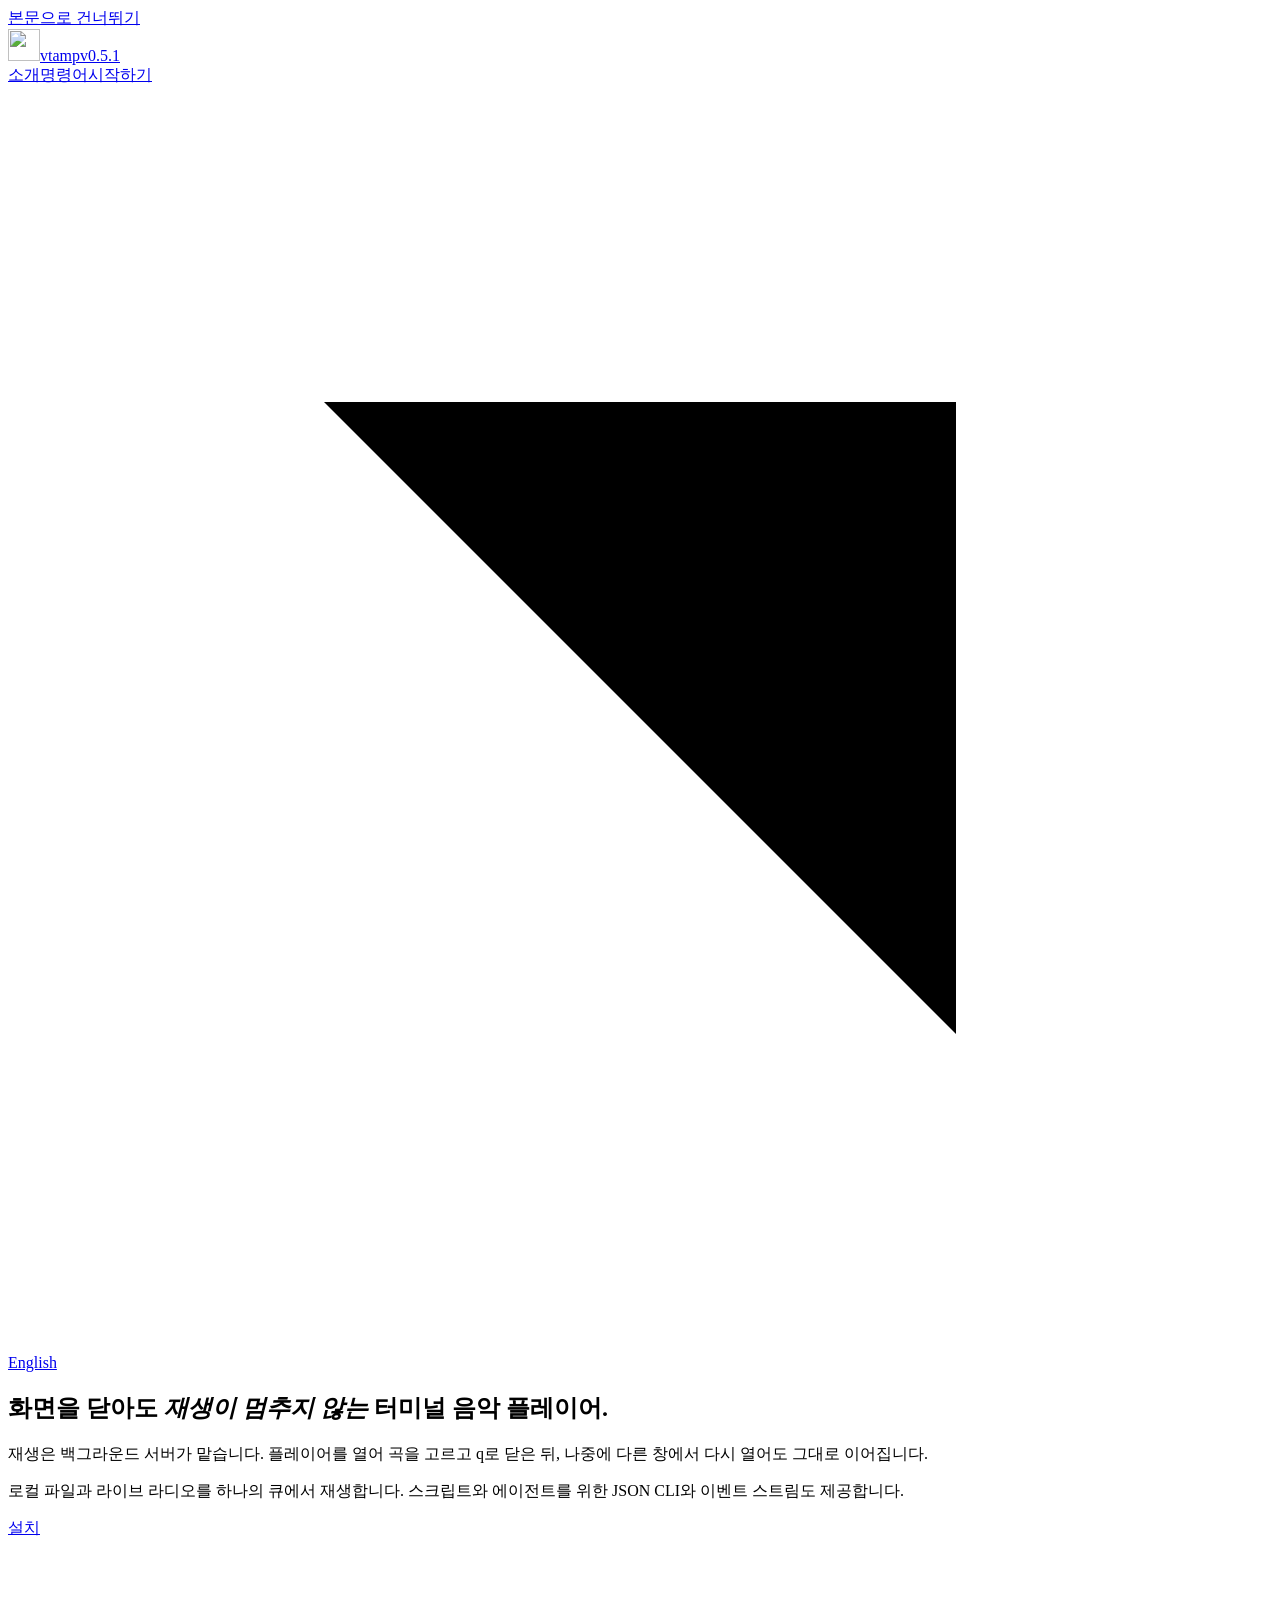
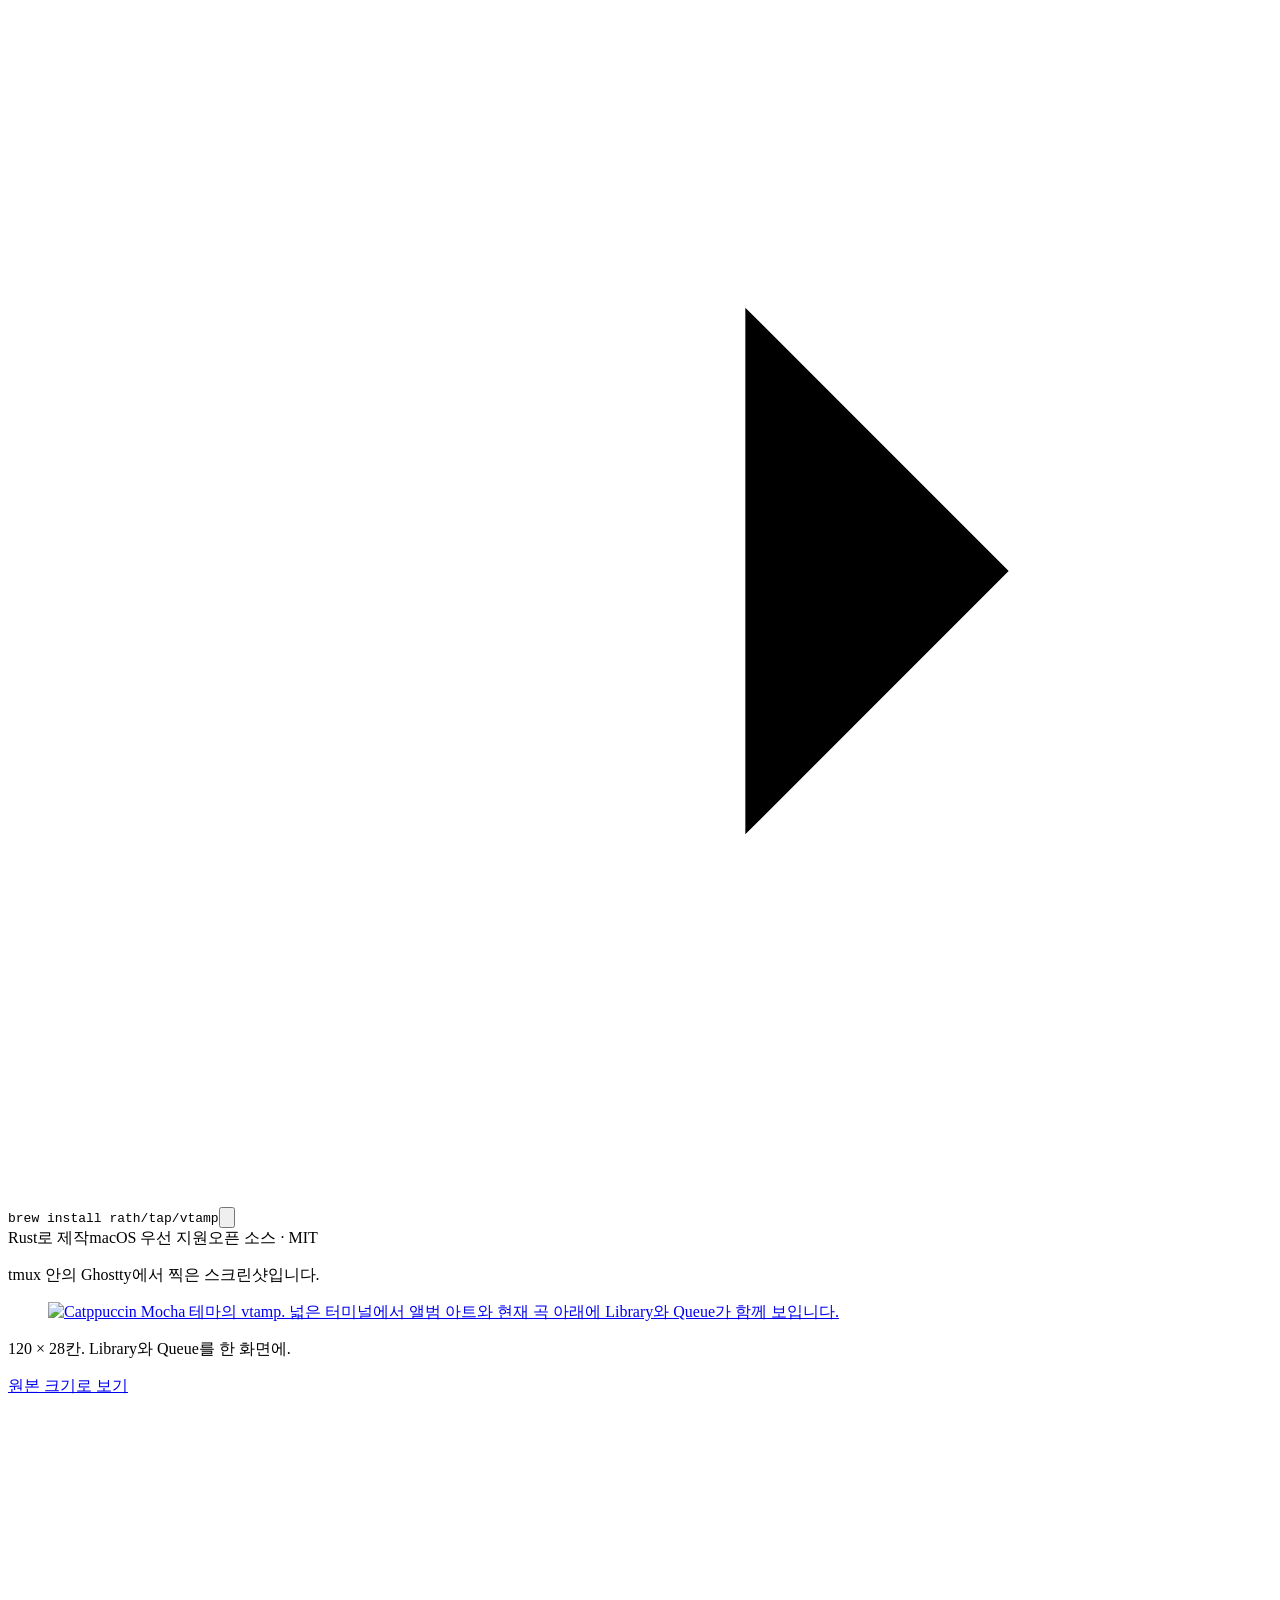
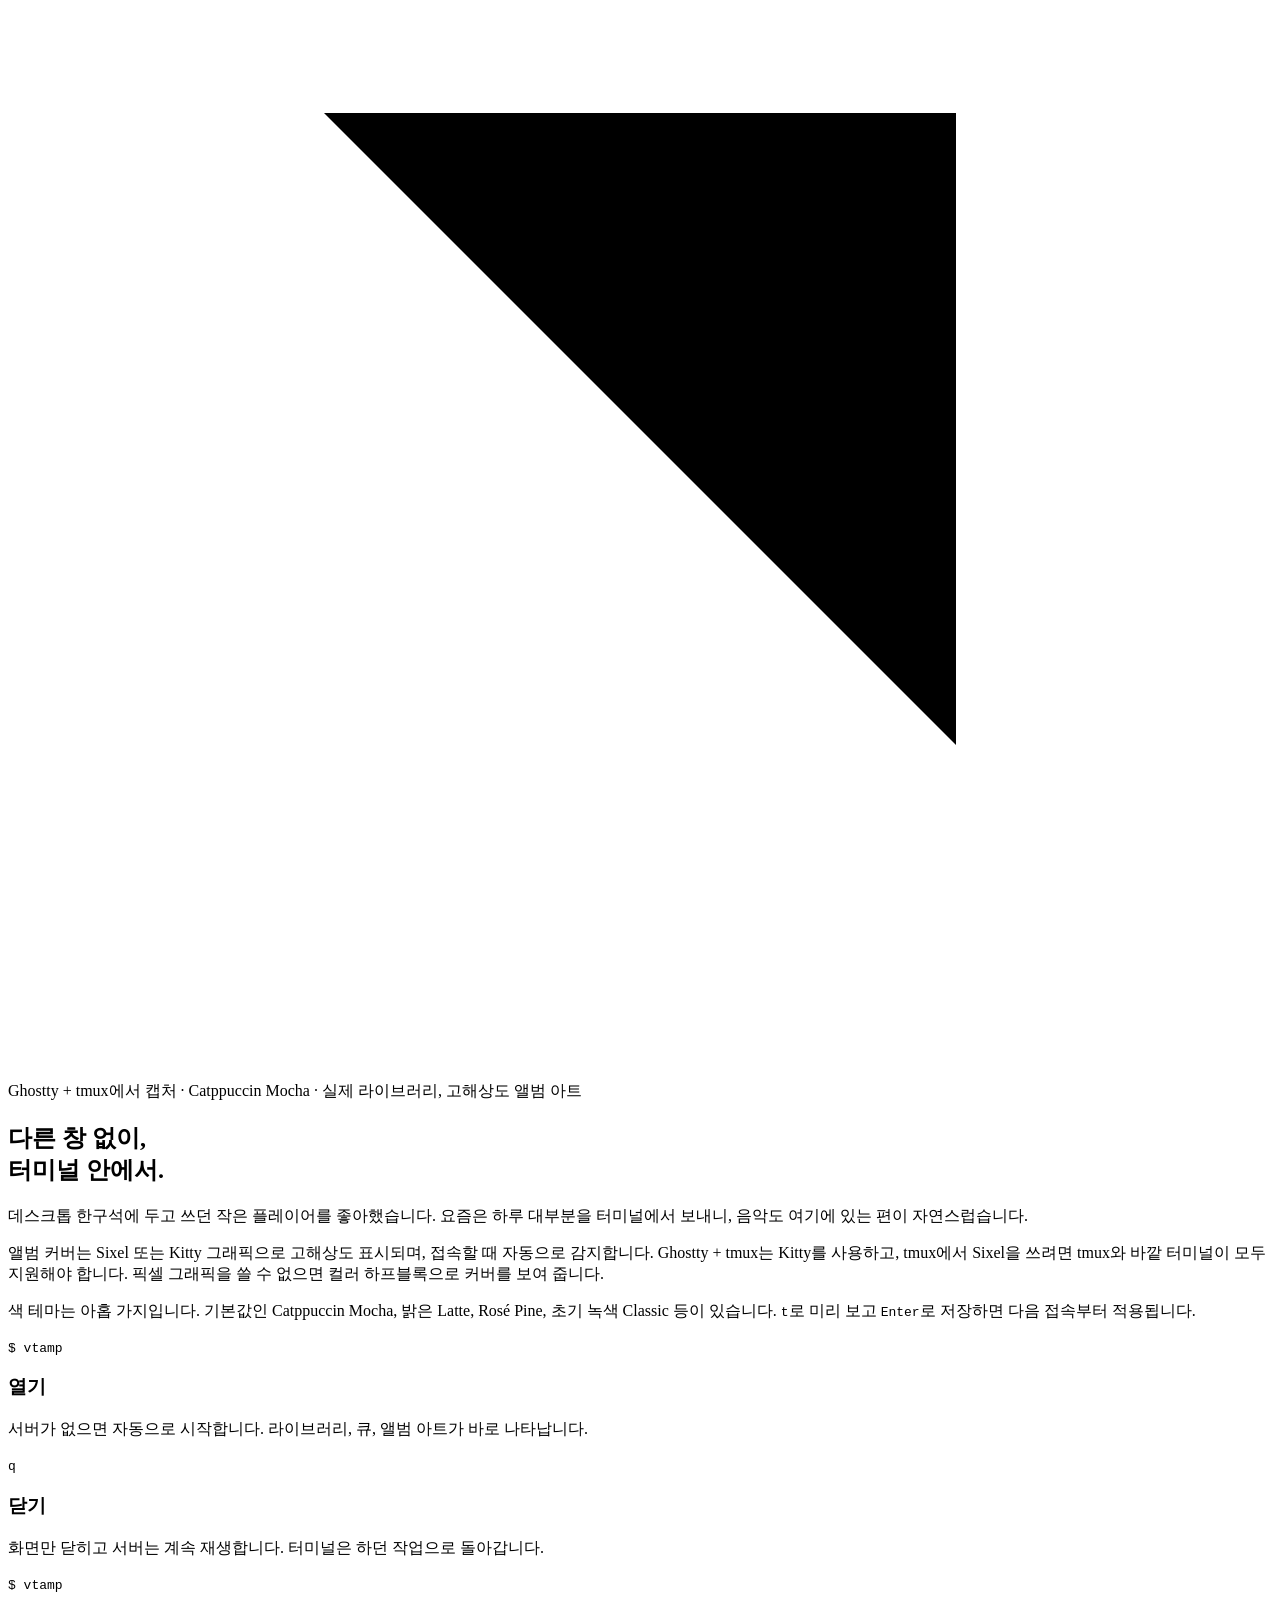
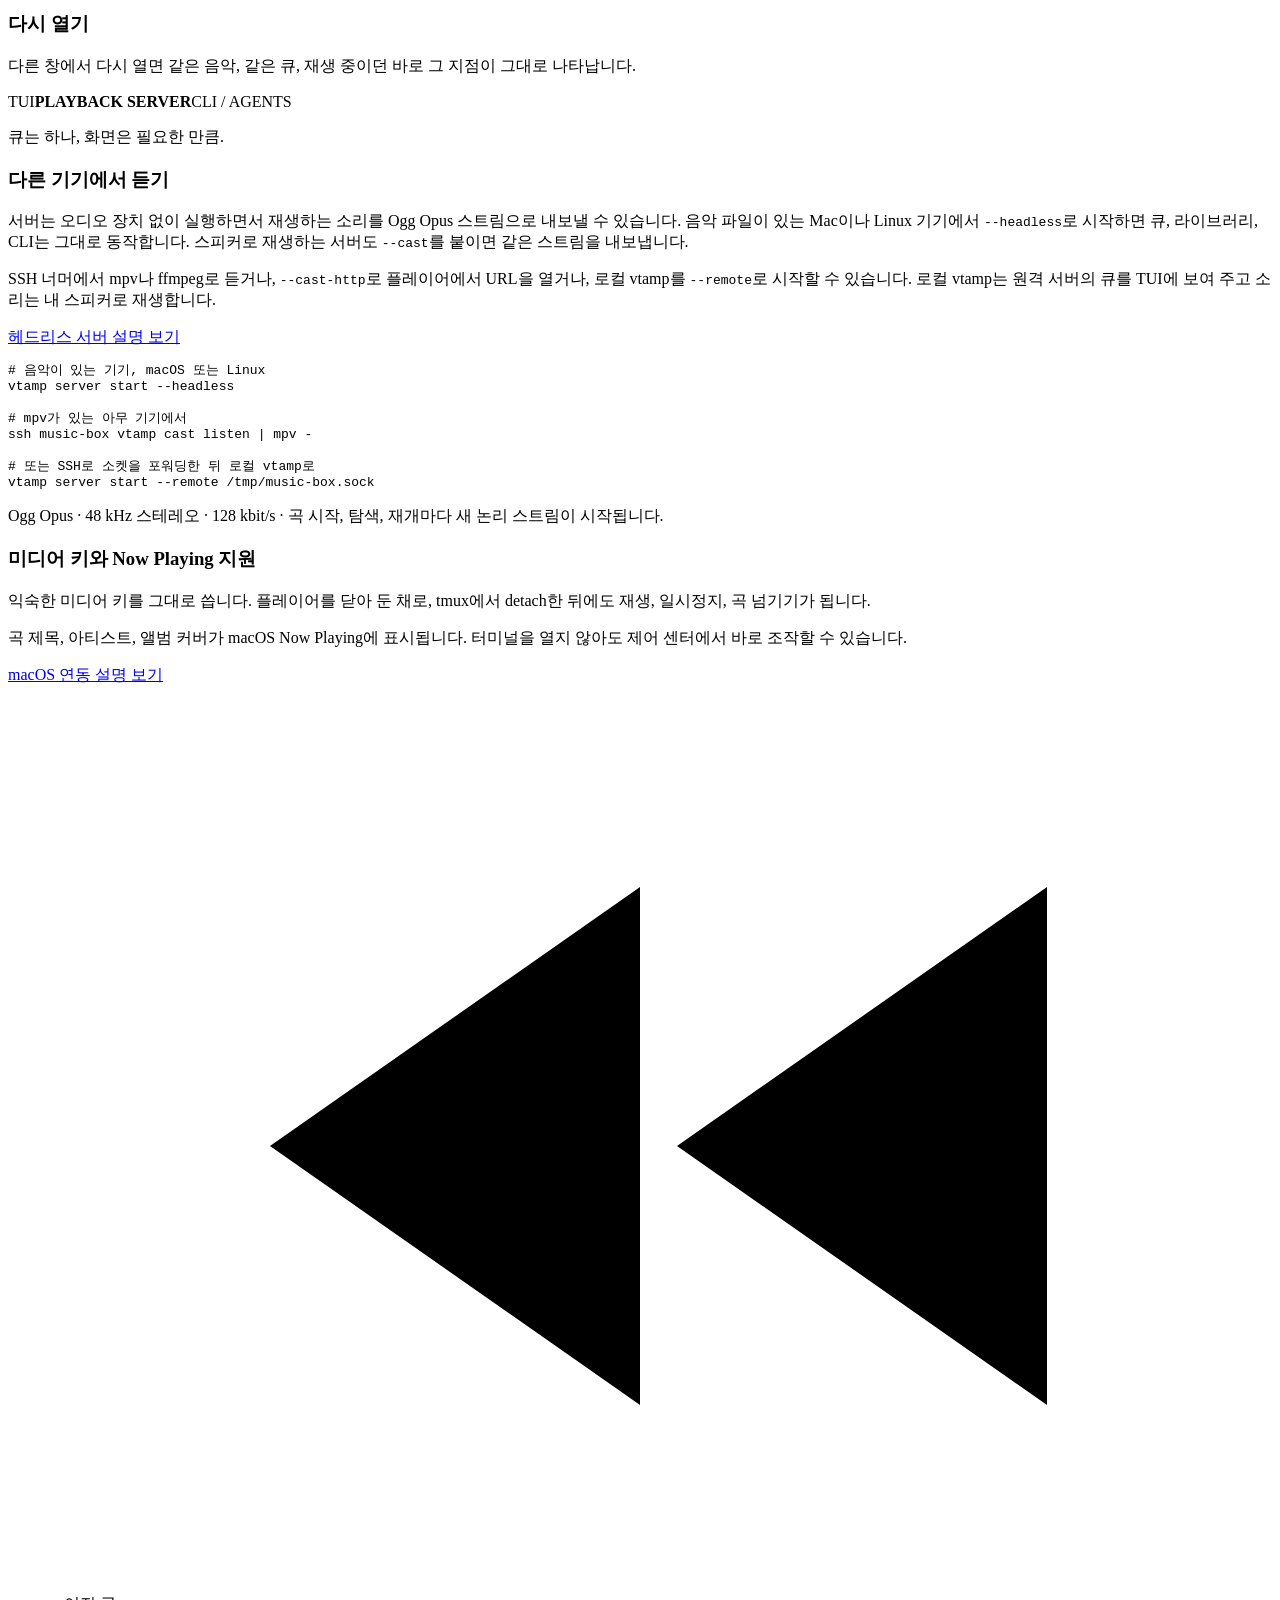
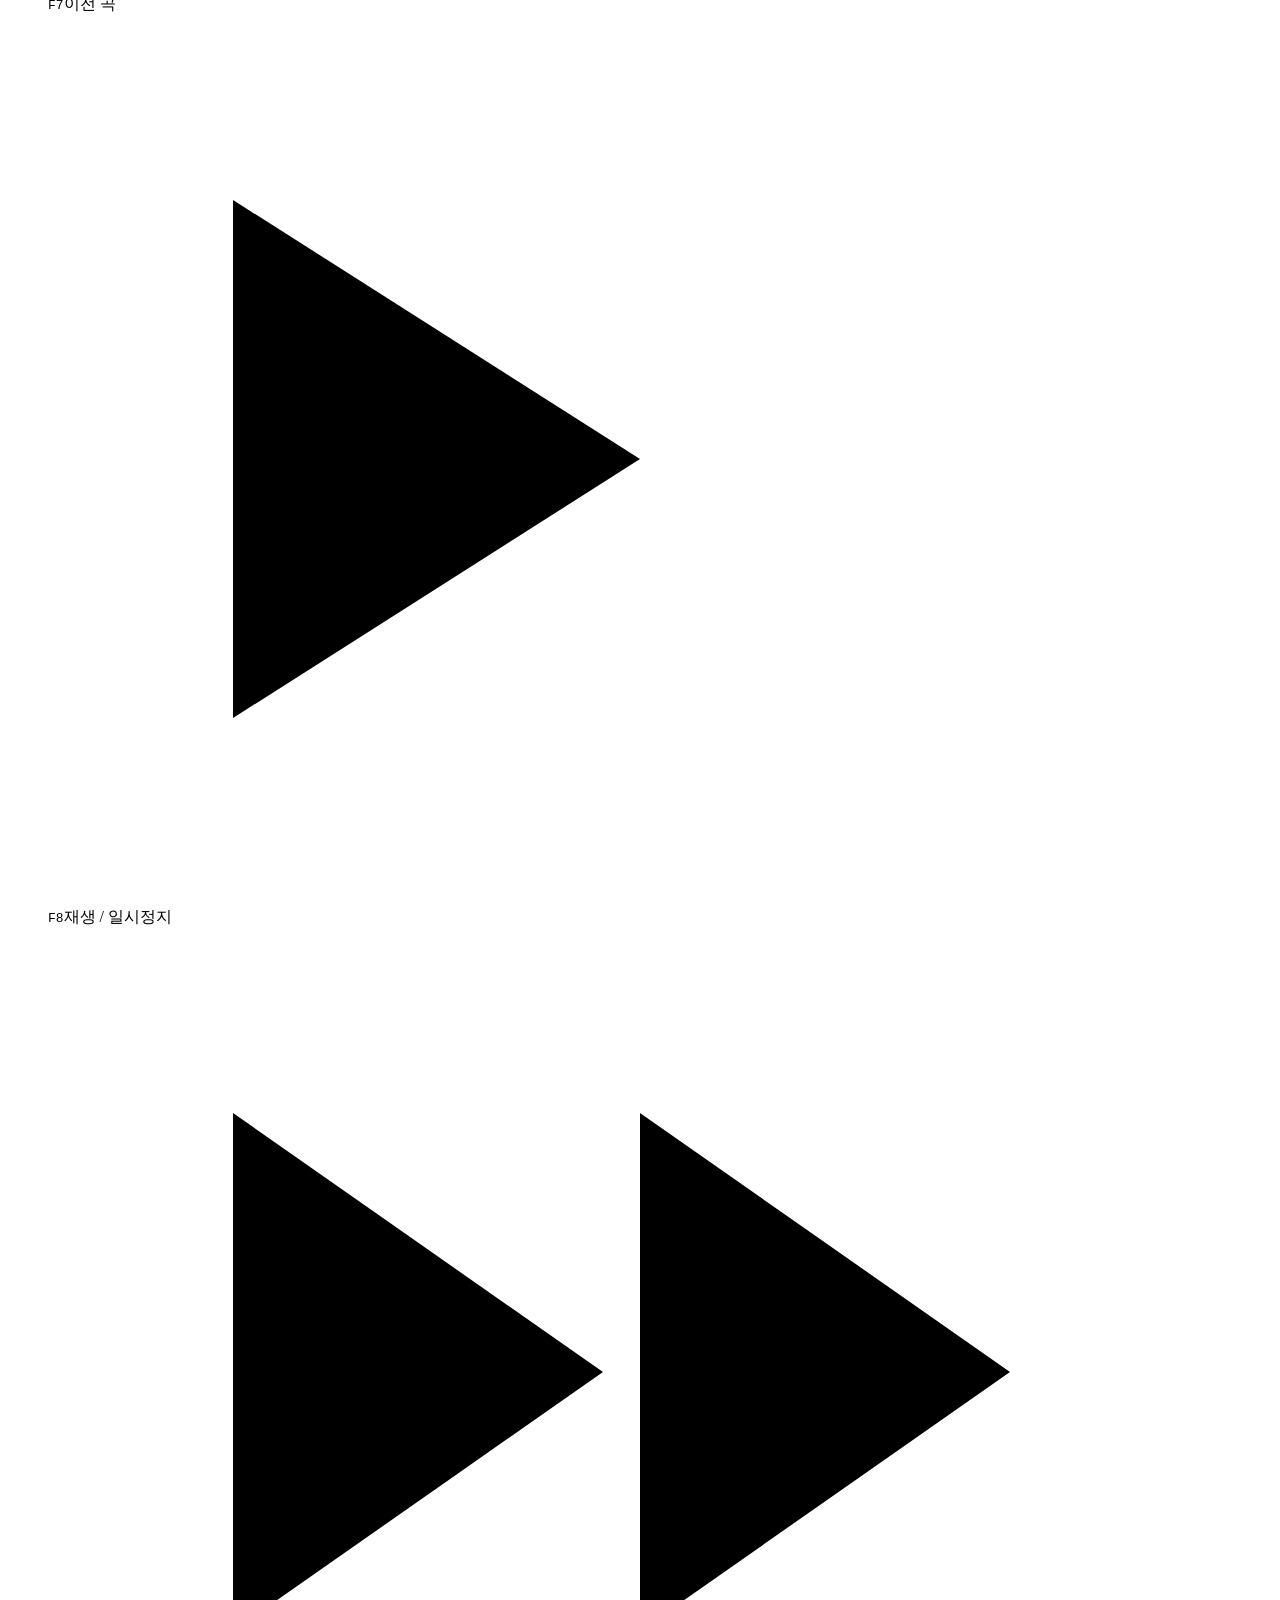
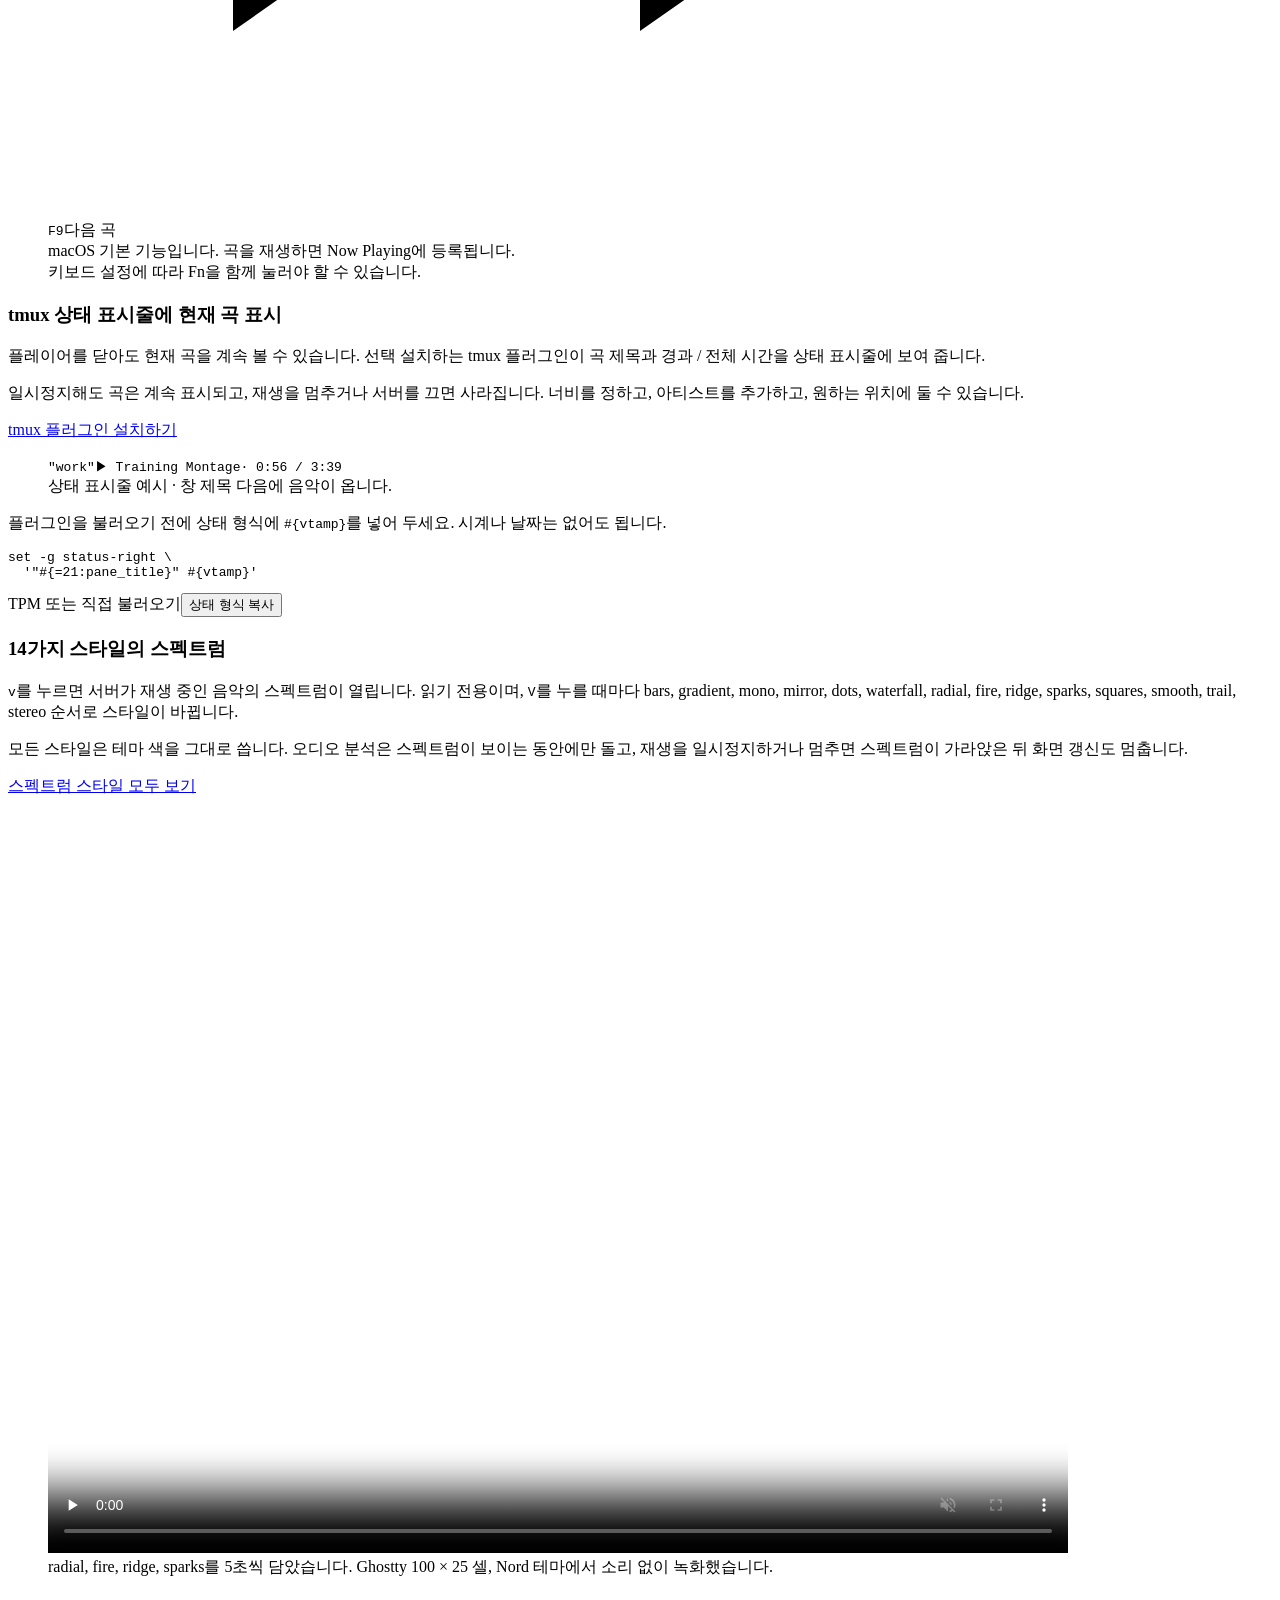
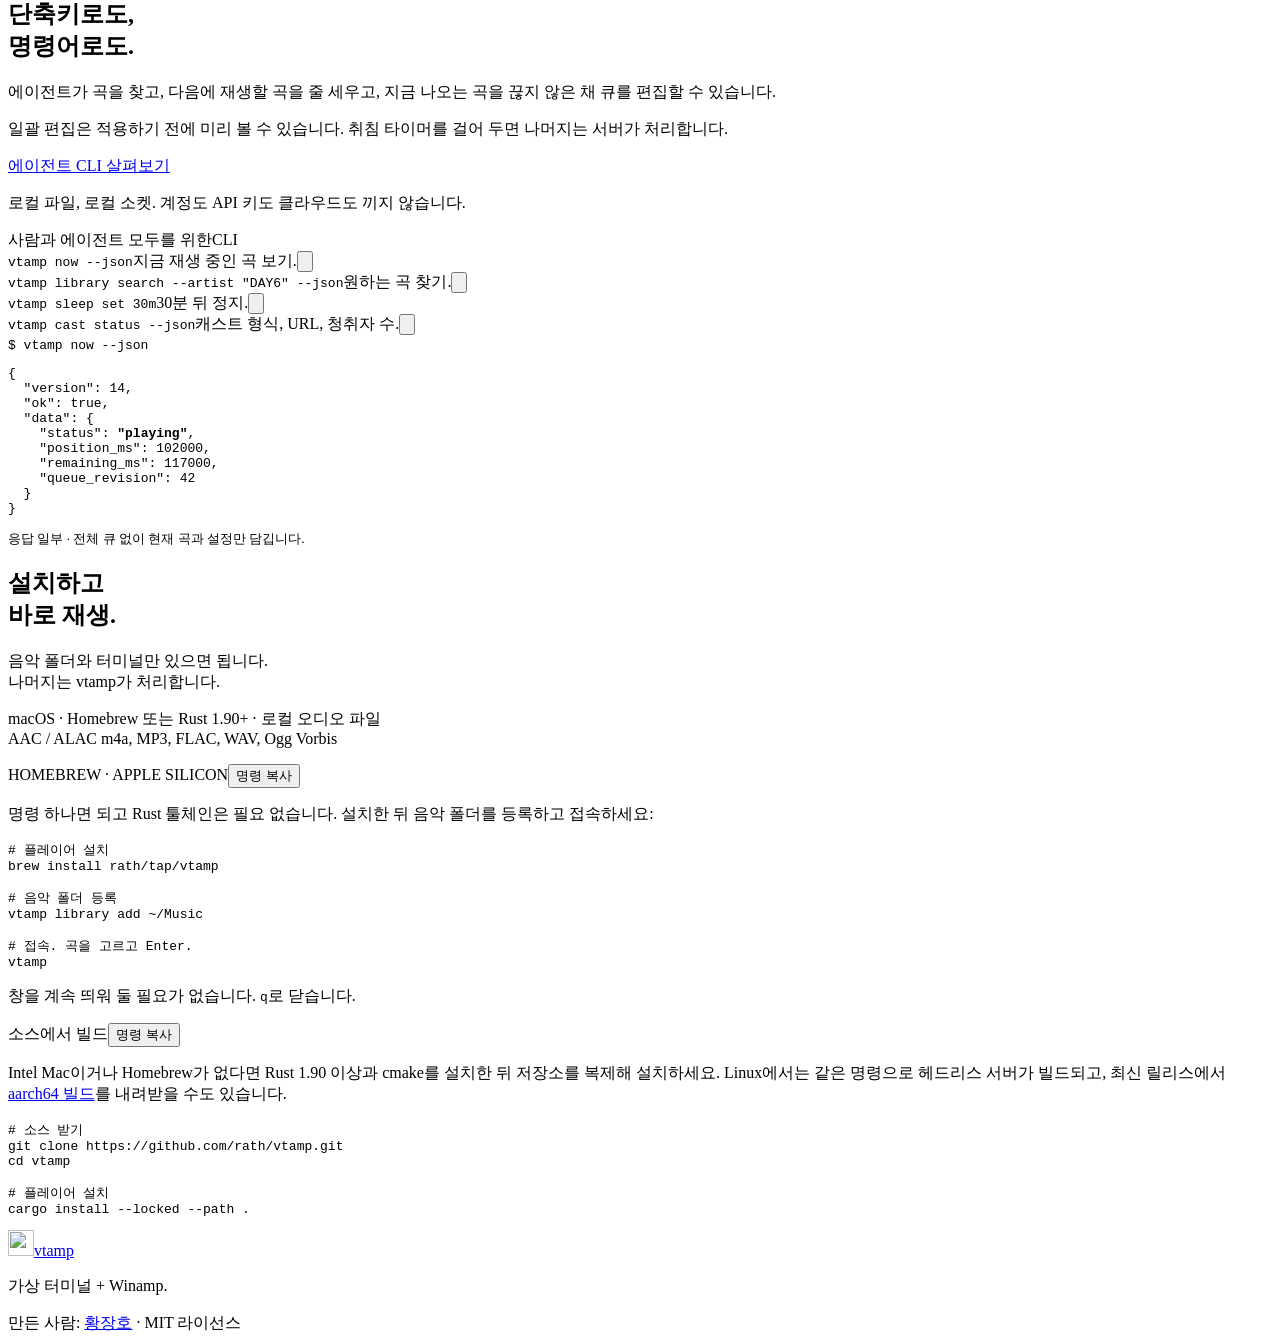
==== site/ko/index.html @ 2ec2e431 "chore(release): prepare vtamp 0.5.1 - Bump the crate, the site badges, and the JSON-LD softwareVersi" ====
<!doctype html>
<html lang="ko">
<head>
<meta charset="utf-8"><meta name="viewport" content="width=device-width, initial-scale=1"><meta name="theme-color" content="#171c18">
<meta name="description" content="vtamp는 터미널 음악 플레이어입니다. 화면을 닫아도 백그라운드 서버가 재생을 이어 가고, 로컬 음악과 라이브 라디오를 한 큐에서 재생하며, 스크립트와 에이전트를 위한 JSON CLI를 제공합니다. Rust로 만들었고 macOS를 먼저 지원합니다.">
<title>vtamp · 화면을 닫아도 재생이 멈추지 않는 터미널 음악 플레이어</title>
<link rel="canonical" href="https://vtamp.told.me/ko/"><link rel="alternate" hreflang="ko" href="https://vtamp.told.me/ko/"><link rel="alternate" hreflang="en" href="https://vtamp.told.me/"><link rel="alternate" hreflang="x-default" href="https://vtamp.told.me/">
<meta property="og:type" content="website"><meta property="og:site_name" content="vtamp"><meta property="og:locale" content="ko_KR"><meta property="og:locale:alternate" content="en_US"><meta property="og:url" content="https://vtamp.told.me/ko/"><meta property="og:title" content="vtamp · 화면을 닫아도 재생이 멈추지 않는 터미널 음악 플레이어"><meta property="og:description" content="vtamp는 터미널 음악 플레이어입니다. 화면을 닫아도 백그라운드 서버가 재생을 이어 가고, 로컬 음악과 라이브 라디오를 한 큐에서 재생하며, 스크립트와 에이전트를 위한 JSON CLI를 제공합니다. Rust로 만들었고 macOS를 먼저 지원합니다."><meta property="og:image" content="https://vtamp.told.me/og-ko.png"><meta property="og:image:type" content="image/png"><meta property="og:image:width" content="1200"><meta property="og:image:height" content="630"><meta property="og:image:alt" content="vtamp: 화면을 닫아도 재생이 멈추지 않는 터미널 음악 플레이어. Homebrew 설치 명령 아래에 앨범 아트와 현재 곡이 보이는 터미널 스크린샷."><meta name="twitter:card" content="summary_large_image">
<script type="application/ld+json">{"@context":"https://schema.org","@type":"SoftwareApplication","name":"vtamp","url":"https://vtamp.told.me/ko/","inLanguage":"ko","description":"vtamp는 터미널 음악 플레이어입니다. 화면을 닫아도 백그라운드 서버가 재생을 이어 가고, 로컬 음악과 라이브 라디오를 한 큐에서 재생하며, 스크립트와 에이전트를 위한 JSON CLI를 제공합니다. Rust로 만들었고 macOS를 먼저 지원합니다.","applicationCategory":"MultimediaApplication","operatingSystem":"macOS","softwareVersion":"0.5.1","license":"https://github.com/rath/vtamp/blob/main/LICENSE","isAccessibleForFree":true,"offers":{"@type":"Offer","price":"0","priceCurrency":"USD"},"image":"https://vtamp.told.me/og-ko.png","screenshot":"https://vtamp.told.me/screenshots/wide.png","downloadUrl":"https://github.com/rath/vtamp/releases/latest","installUrl":"https://vtamp.told.me/ko/#install","sameAs":["https://github.com/rath/vtamp"],"author":{"@type":"Person","name":"황장호","url":"https://xrath.com"}}</script>
<link rel="icon" type="image/png" sizes="32x32" href="../favicon-32.png"><link rel="icon" type="image/png" sizes="64x64" href="../favicon-64.png"><link rel="apple-touch-icon" sizes="180x180" href="../apple-touch-icon.png"><link rel="preload" href="../fonts/Pretendard-Regular.subset.woff2" as="font" type="font/woff2" crossorigin><link rel="preload" href="../fonts/Pretendard-Medium.subset.woff2" as="font" type="font/woff2" crossorigin><link rel="stylesheet" href="../style.css">
<script type="application/json" id="strings">{"pauseLabel":"자동 전환 멈추기","playLabel":"자동 전환 시작하기","pause":"일시정지","play":"재생","loading":"스크린샷을 아직 불러오는 중입니다. 잠시 후 다시 시도해 주세요.","unavailable":"스크린샷을 불러올 수 없습니다","unavailableReload":"스크린샷을 불러올 수 없습니다. 페이지를 새로 고쳐 주세요.","copied":"명령을 복사했습니다.","copyFallback":"직접 선택해 복사하세요: ","videoPauseLabel":"스펙트럼 영상 일시정지","videoPlayLabel":"스펙트럼 영상 재생"}</script><script src="../app.js" defer></script>
</head>
<body>
<a class="skip-link" href="#main">본문으로 건너뛰기</a>
<header class="masthead wrap">
<a class="brand" href="#main" aria-label="vtamp 홈"><img src="../mark.png" alt="" width="32" height="32">vtamp<span class="version">v0.5.1</span></a>
<nav aria-label="주 메뉴"><a href="#how-it-works">소개</a><a href="#commands">명령어</a><a class="nav-install" href="#install">시작하기 <svg viewBox="0 0 24 24" aria-hidden="true"><path d="M6 18 18 6M6 6h12v12"/></svg></a><a class="nav-lang" href="../" hreflang="en" lang="en">English</a></nav>
</header>
<main id="main">
<section class="hero wrap" aria-labelledby="headline">
<h1 id="headline">화면을 닫아도 <em>재생이 멈추지 않는</em> 터미널 음악 플레이어.</h1>
<div class="hero-copy">
<p class="lede">재생은 백그라운드 서버가 맡습니다. 플레이어를 열어 곡을 고르고 q로 닫은 뒤, 나중에 다른 창에서 다시 열어도 그대로 이어집니다.</p>
<p class="intro">로컬 파일과 라이브 라디오를 하나의 큐에서 재생합니다. 스크립트와 에이전트를 위한 JSON CLI와 이벤트 스트림도 제공합니다.</p>
<a class="button primary" href="#install">설치 <svg viewBox="0 0 24 24" aria-hidden="true"><path d="M5 12h14m-5-5 5 5-5 5"/></svg></a>
<div class="hero-install"><code>brew install rath/tap/vtamp</code><button class="copy-icon" data-copy="brew install rath/tap/vtamp" aria-label="Homebrew 설치 명령 복사"><svg viewBox="0 0 24 24" aria-hidden="true"><rect x="8" y="8" width="11" height="12" rx="1"/><path d="M15 8V4H4v12h4"/></svg></button></div>
<div class="hero-facts"><span>Rust로 제작</span><span>macOS 우선 지원</span><span>오픈 소스 · MIT</span></div>
</div>
<div class="gallery" id="gallery" role="region" aria-roledescription="carousel" aria-label="Ghostty와 tmux에서 실행한 vtamp">
<div class="gallery-toolbar">
<p>tmux 안의 Ghostty에서 찍은 스크린샷입니다.</p>
<div class="gallery-controls" hidden>
<div class="gallery-selectors" role="group" aria-label="레이아웃 선택">
<button type="button" data-slide="0" aria-pressed="true" aria-controls="shot-wide">와이드</button>
<button type="button" data-slide="1" aria-pressed="false" aria-controls="shot-library">컴팩트 Library</button>
<button type="button" data-slide="2" aria-pressed="false" aria-controls="shot-queue">컴팩트 Queue</button>
</div>
<button type="button" id="gallery-rotation" aria-label="자동 전환 멈추기"><svg viewBox="0 0 24 24" aria-hidden="true"><path d="M8 5v14M16 5v14"/></svg><span>일시정지</span></button>
</div>
</div>
<div class="gallery-stage">
<figure id="shot-wide" class="gallery-slide" role="group" aria-roledescription="slide" aria-label="슬라이드 1/3: 와이드" data-caption="120 × 28칸. Library와 Queue를 한 화면에.">
<a href="../screenshots/wide.png" target="_blank" rel="noopener" aria-label="와이드 스크린샷을 원본 크기로 열기"><img src="../screenshots/wide.png" width="2072" height="1048" fetchpriority="high" alt="Catppuccin Mocha 테마의 vtamp. 넓은 터미널에서 앨범 아트와 현재 곡 아래에 Library와 Queue가 함께 보입니다."></a>
</figure>
<figure id="shot-library" class="gallery-slide" role="group" aria-roledescription="slide" aria-label="슬라이드 2/3: 컴팩트 Library" data-caption="100 × 24칸. 높이가 낮아도 커버와 Library가 들어갑니다." hidden>
<a href="../screenshots/compact-library.png" target="_blank" rel="noopener" aria-label="컴팩트 Library 스크린샷을 원본 크기로 열기"><img data-src="../screenshots/compact-library.png" width="1732" height="912" alt="높이가 낮은 터미널 창. 왼쪽에 고해상도 앨범 커버와 현재 곡, 오른쪽에 Library가 보입니다."></a>
</figure>
<figure id="shot-queue" class="gallery-slide" role="group" aria-roledescription="slide" aria-label="슬라이드 3/3: 컴팩트 Queue" data-caption="100 × 24칸. Tab을 누르면 Queue가 음악 옆에 나타납니다." hidden>
<a href="../screenshots/compact-queue.png" target="_blank" rel="noopener" aria-label="컴팩트 Queue 스크린샷을 원본 크기로 열기"><img data-src="../screenshots/compact-queue.png" width="1732" height="912" alt="같은 창에서 오른쪽에 Queue를 띄운 모습. 앨범 커버와 재생 정보는 왼쪽에 그대로 있습니다."></a>
</figure>
</div>
<div class="gallery-caption">
<p id="gallery-description">120 × 28칸. Library와 Queue를 한 화면에.</p>
<a id="gallery-original" href="../screenshots/wide.png" target="_blank" rel="noopener">원본 크기로 보기 <svg viewBox="0 0 24 24" aria-hidden="true"><path d="M6 18 18 6M6 6h12v12"/></svg></a>
</div>
<p class="gallery-note">Ghostty + tmux에서 캡처 · Catppuccin Mocha · 실제 라이브러리, 고해상도 앨범 아트</p>
<p class="sr-only" id="gallery-status" role="status"></p>
</div>
</section>
<section id="how-it-works" class="idea wrap" aria-labelledby="idea-heading">
<div class="idea-title"><h2 id="idea-heading">다른 창 없이,<br>터미널 안에서.</h2><div><p>데스크톱 한구석에 두고 쓰던 작은 플레이어를 좋아했습니다. 요즘은 하루 대부분을 터미널에서 보내니, 음악도 여기에 있는 편이 자연스럽습니다.</p><p>앨범 커버는 Sixel 또는 Kitty 그래픽으로 고해상도 표시되며, 접속할 때 자동으로 감지합니다. Ghostty + tmux는 Kitty를 사용하고, tmux에서 Sixel을 쓰려면 tmux와 바깥 터미널이 모두 지원해야 합니다. 픽셀 그래픽을 쓸 수 없으면 컬러 하프블록으로 커버를 보여 줍니다.</p><p>색 테마는 아홉 가지입니다. 기본값인 Catppuccin Mocha, 밝은 Latte, Rosé Pine, 초기 녹색 Classic 등이 있습니다. <kbd>t</kbd>로 미리 보고 <kbd>Enter</kbd>로 저장하면 다음 접속부터 적용됩니다.</p></div></div>
<div class="lifecycle">
<div class="lifecycle-step"><code>$ vtamp</code><h3>열기</h3><p>서버가 없으면 자동으로 시작합니다. 라이브러리, 큐, 앨범 아트가 바로 나타납니다.</p></div>
<div class="lifecycle-step"><code>q</code><h3>닫기</h3><p>화면만 닫히고 서버는 계속 재생합니다. 터미널은 하던 작업으로 돌아갑니다.</p></div>
<div class="lifecycle-step"><code>$ vtamp</code><h3>다시 열기</h3><p>다른 창에서 다시 열면 같은 음악, 같은 큐, 재생 중이던 바로 그 지점이 그대로 나타납니다.</p></div>
</div>
<div class="architecture"><span>TUI</span><span class="connector" aria-hidden="true"></span><strong>PLAYBACK SERVER</strong><span class="connector" aria-hidden="true"></span><span>CLI / AGENTS</span><p>큐는 하나, 화면은 필요한 만큼.</p></div>
<div class="cast-feature" aria-labelledby="cast-heading">
<div>
<h3 id="cast-heading">다른 기기에서 듣기</h3>
<p>서버는 오디오 장치 없이 실행하면서 재생하는 소리를 Ogg Opus 스트림으로 내보낼 수 있습니다. 음악 파일이 있는 Mac이나 Linux 기기에서 <code>--headless</code>로 시작하면 큐, 라이브러리, CLI는 그대로 동작합니다. 스피커로 재생하는 서버도 <code>--cast</code>를 붙이면 같은 스트림을 내보냅니다.</p>
<p>SSH 너머에서 mpv나 ffmpeg로 듣거나, <code>--cast-http</code>로 플레이어에서 URL을 열거나, 로컬 vtamp를 <code>--remote</code>로 시작할 수 있습니다. 로컬 vtamp는 원격 서버의 큐를 TUI에 보여 주고 소리는 내 스피커로 재생합니다.</p>
<a class="feature-guide" href="https://github.com/rath/vtamp#headless-server">헤드리스 서버 설명 보기</a>
</div>
<div class="cast-example">
<pre><code><span class="comment"># 음악이 있는 기기, macOS 또는 Linux</span>
vtamp server start --headless

<span class="comment"># mpv가 있는 아무 기기에서</span>
ssh music-box vtamp cast listen | mpv -

<span class="comment"># 또는 SSH로 소켓을 포워딩한 뒤 로컬 vtamp로</span>
vtamp server start --remote /tmp/music-box.sock</code></pre>
<p class="cast-example-foot">Ogg Opus · 48 kHz 스테레오 · 128 kbit/s · 곡 시작, 탐색, 재개마다 새 논리 스트림이 시작됩니다.</p>
</div>
</div>
<div class="media-feature" aria-labelledby="media-heading">
<div>
<h3 id="media-heading">미디어 키와 Now Playing 지원</h3>
<p>익숙한 미디어 키를 그대로 씁니다. 플레이어를 닫아 둔 채로, tmux에서 detach한 뒤에도 재생, 일시정지, 곡 넘기기가 됩니다.</p>
<p>곡 제목, 아티스트, 앨범 커버가 macOS Now Playing에 표시됩니다. 터미널을 열지 않아도 제어 센터에서 바로 조작할 수 있습니다.</p>
<a class="feature-guide" href="https://github.com/rath/vtamp#macos-media-keys-and-now-playing">macOS 연동 설명 보기</a>
</div>
<figure class="media-keyboard">
<div class="media-keys">
<div><kbd><svg viewBox="0 0 32 24" aria-hidden="true"><path d="M5 5v14M16 5 6 12l10 7V5Zm11 0-10 7 10 7V5Z"/></svg>F7</kbd><span>이전 곡</span></div>
<div><kbd><svg viewBox="0 0 32 24" aria-hidden="true"><path d="m5 5 11 7-11 7V5Zm17 0v14m5-14v14"/></svg>F8</kbd><span>재생 / 일시정지</span></div>
<div><kbd><svg viewBox="0 0 32 24" aria-hidden="true"><path d="M27 5v14M16 5l10 7-10 7V5ZM5 5l10 7-10 7V5Z"/></svg>F9</kbd><span>다음 곡</span></div>
</div>
<figcaption>macOS 기본 기능입니다. 곡을 재생하면 Now Playing에 등록됩니다.<br>키보드 설정에 따라 Fn을 함께 눌러야 할 수 있습니다.</figcaption>
</figure>
</div>
<div class="tmux-feature" aria-labelledby="tmux-heading">
<div>
<h3 id="tmux-heading">tmux 상태 표시줄에 현재 곡 표시</h3>
<p>플레이어를 닫아도 현재 곡을 계속 볼 수 있습니다. 선택 설치하는 tmux 플러그인이 곡 제목과 경과 / 전체 시간을 상태 표시줄에 보여 줍니다.</p>
<p>일시정지해도 곡은 계속 표시되고, 재생을 멈추거나 서버를 끄면 사라집니다. 너비를 정하고, 아티스트를 추가하고, 원하는 위치에 둘 수 있습니다.</p>
<a class="tmux-guide" href="https://github.com/rath/vtamp#tmux-status-bar">tmux 플러그인 설치하기</a>
</div>
<div class="tmux-example">
<figure>
<div class="tmux-status" aria-label="예시: 창 제목 work, Training Montage 재생 중, 3분 39초 중 56초"><code class="tmux-pane">&quot;work&quot;</code><code class="tmux-track">▶ Training Montage</code><code class="tmux-time">· 0:56 / 3:39</code></div>
<figcaption>상태 표시줄 예시 · 창 제목 다음에 음악이 옵니다.</figcaption>
</figure>
<p>플러그인을 불러오기 전에 상태 형식에 <code>#{vtamp}</code>를 넣어 두세요. 시계나 날짜는 없어도 됩니다.</p>
<pre><code>set -g status-right \
  '&quot;#{=21:pane_title}&quot; #{vtamp}'</code></pre>
<div class="tmux-example-foot"><span>TPM 또는 직접 불러오기</span><button type="button" class="copy-text" data-copy="set -g status-right '&quot;#{=21:pane_title}&quot; #{vtamp}'" aria-label="tmux 상태 형식 복사">상태 형식 복사</button></div>
</div>
</div>
<div class="spectrum-feature" aria-labelledby="spectrum-heading">
<div>
<h3 id="spectrum-heading">14가지 스타일의 스펙트럼</h3>
<p><code>v</code>를 누르면 서버가 재생 중인 음악의 스펙트럼이 열립니다. 읽기 전용이며, <code>V</code>를 누를 때마다 bars, gradient, mono, mirror, dots, waterfall, radial, fire, ridge, sparks, squares, smooth, trail, stereo 순서로 스타일이 바뀝니다.</p>
<p>모든 스타일은 테마 색을 그대로 씁니다. 오디오 분석은 스펙트럼이 보이는 동안에만 돌고, 재생을 일시정지하거나 멈추면 스펙트럼이 가라앉은 뒤 화면 갱신도 멈춥니다.</p>
<a class="feature-guide" href="https://github.com/rath/vtamp#see-the-music">스펙트럼 스타일 모두 보기</a>
</div>
<figure class="spectrum-example">
<video id="spectrum-video" width="1020" height="740" poster="../media/spectrum-styles.webp" preload="none" muted loop playsinline controls aria-label="스펙트럼 패널이 radial에서 fire, ridge, sparks로 바뀌는 녹화 영상"><source src="../media/spectrum-styles.mp4" type="video/mp4"></video>
<button type="button" id="spectrum-toggle" aria-label="스펙트럼 영상 일시정지" hidden><svg viewBox="0 0 24 24" aria-hidden="true"><path d="M8 5v14M16 5v14"/></svg><span>일시정지</span></button>
<figcaption>radial, fire, ridge, sparks를 5초씩 담았습니다. Ghostty 100 × 25 셀, Nord 테마에서 소리 없이 녹화했습니다.</figcaption>
</figure>
</div>
</section>
<section id="commands" class="commands wrap" aria-labelledby="commands-heading">
<div class="commands-copy"><h2 id="commands-heading">단축키로도,<br>명령어로도.</h2><p>에이전트가 곡을 찾고, 다음에 재생할 곡을 줄 세우고, 지금 나오는 곡을 끊지 않은 채 큐를 편집할 수 있습니다.</p><p>일괄 편집은 적용하기 전에 미리 볼 수 있습니다. 취침 타이머를 걸어 두면 나머지는 서버가 처리합니다.</p><a class="feature-guide" href="https://github.com/rath/vtamp#for-scripts-and-agents">에이전트 CLI 살펴보기</a><p class="aside">로컬 파일, 로컬 소켓. 계정도 API 키도 클라우드도 끼지 않습니다.</p></div>
<div class="command-sheet">
<div class="sheet-heading"><span>사람과 에이전트 모두를 위한</span><span>CLI</span></div>
<div class="command-row"><code>vtamp now --json</code><span>지금 재생 중인 곡 보기.</span><button class="copy-icon" data-copy="vtamp now --json" aria-label="vtamp now --json 복사"><svg viewBox="0 0 24 24" aria-hidden="true"><rect x="8" y="8" width="11" height="12" rx="1"/><path d="M15 8V4H4v12h4"/></svg></button></div>
<div class="command-row"><code>vtamp library search --artist &quot;DAY6&quot; --json</code><span>원하는 곡 찾기.</span><button class="copy-icon" data-copy="vtamp library search --artist &quot;DAY6&quot; --json" aria-label="vtamp library search --artist &quot;DAY6&quot; --json 복사"><svg viewBox="0 0 24 24" aria-hidden="true"><rect x="8" y="8" width="11" height="12" rx="1"/><path d="M15 8V4H4v12h4"/></svg></button></div>
<div class="command-row"><code>vtamp sleep set 30m</code><span>30분 뒤 정지.</span><button class="copy-icon" data-copy="vtamp sleep set 30m" aria-label="vtamp sleep set 30m 복사"><svg viewBox="0 0 24 24" aria-hidden="true"><rect x="8" y="8" width="11" height="12" rx="1"/><path d="M15 8V4H4v12h4"/></svg></button></div>
<div class="command-row"><code>vtamp cast status --json</code><span>캐스트 형식, URL, 청취자 수.</span><button class="copy-icon" data-copy="vtamp cast status --json" aria-label="vtamp cast status --json 복사"><svg viewBox="0 0 24 24" aria-hidden="true"><rect x="8" y="8" width="11" height="12" rx="1"/><path d="M15 8V4H4v12h4"/></svg></button></div>
<div class="json-example"><code>$ vtamp now --json</code><pre aria-label="축약한 JSON 응답 예시">{
  <span>"version"</span>: 14,
  <span>"ok"</span>: true,
  <span>"data"</span>: {
    <span>"status"</span>: <b>"playing"</b>,
    <span>"position_ms"</span>: 102000,
    <span>"remaining_ms"</span>: 117000,
    <span>"queue_revision"</span>: 42
  }
}</pre><small>응답 일부 · 전체 큐 없이 현재 곡과 설정만 담깁니다.</small></div>
</div>
</section>
<section id="install" class="install wrap" aria-labelledby="install-heading">
<div><h2 id="install-heading">설치하고<br>바로 재생.</h2><p>음악 폴더와 터미널만 있으면 됩니다.<br>나머지는 vtamp가 처리합니다.</p><p class="requirements">macOS · Homebrew 또는 Rust 1.90+ · 로컬 오디오 파일<br>AAC / ALAC m4a, MP3, FLAC, WAV, Ogg Vorbis</p></div>
<div class="install-options">
<div class="install-code"><div class="install-heading"><span>HOMEBREW · APPLE SILICON</span><button class="copy-text" data-copy="brew install rath/tap/vtamp" aria-label="Homebrew 설치 명령 복사">명령 복사</button></div><p>명령 하나면 되고 Rust 툴체인은 필요 없습니다. 설치한 뒤 음악 폴더를 등록하고 접속하세요:</p><pre><code><span class="comment"># 플레이어 설치</span>
brew install rath/tap/vtamp

<span class="comment"># 음악 폴더 등록</span>
vtamp library add ~/Music

<span class="comment"># 접속. 곡을 고르고 Enter.</span>
vtamp</code></pre><p class="install-foot">창을 계속 띄워 둘 필요가 없습니다. <kbd>q</kbd>로 닫습니다.</p></div>
<div class="install-code"><div class="install-heading"><span>소스에서 빌드</span><button class="copy-text" data-copy="git clone https://github.com/rath/vtamp.git&#10;cd vtamp&#10;cargo install --locked --path ." aria-label="소스 빌드 명령 복사">명령 복사</button></div><p>Intel Mac이거나 Homebrew가 없다면 Rust 1.90 이상과 cmake를 설치한 뒤 저장소를 복제해 설치하세요. Linux에서는 같은 명령으로 헤드리스 서버가 빌드되고, 최신 릴리스에서 <a href="https://github.com/rath/vtamp/releases/latest">aarch64 빌드</a>를 내려받을 수도 있습니다.</p><pre><code><span class="comment"># 소스 받기</span>
git clone https://github.com/rath/vtamp.git
cd vtamp

<span class="comment"># 플레이어 설치</span>
cargo install --locked --path .</code></pre></div>
</div>
</section>
</main>
<footer class="footer wrap"><a class="brand" href="#main"><img src="../mark.png" alt="" width="26" height="26">vtamp</a><p>가상 터미널 + Winamp.</p><span>만든 사람: <a href="https://xrath.com">황장호</a> · MIT 라이선스</span></footer>
<div class="copy-feedback" id="copy-feedback" role="status" aria-live="polite"></div>
</body>
</html>
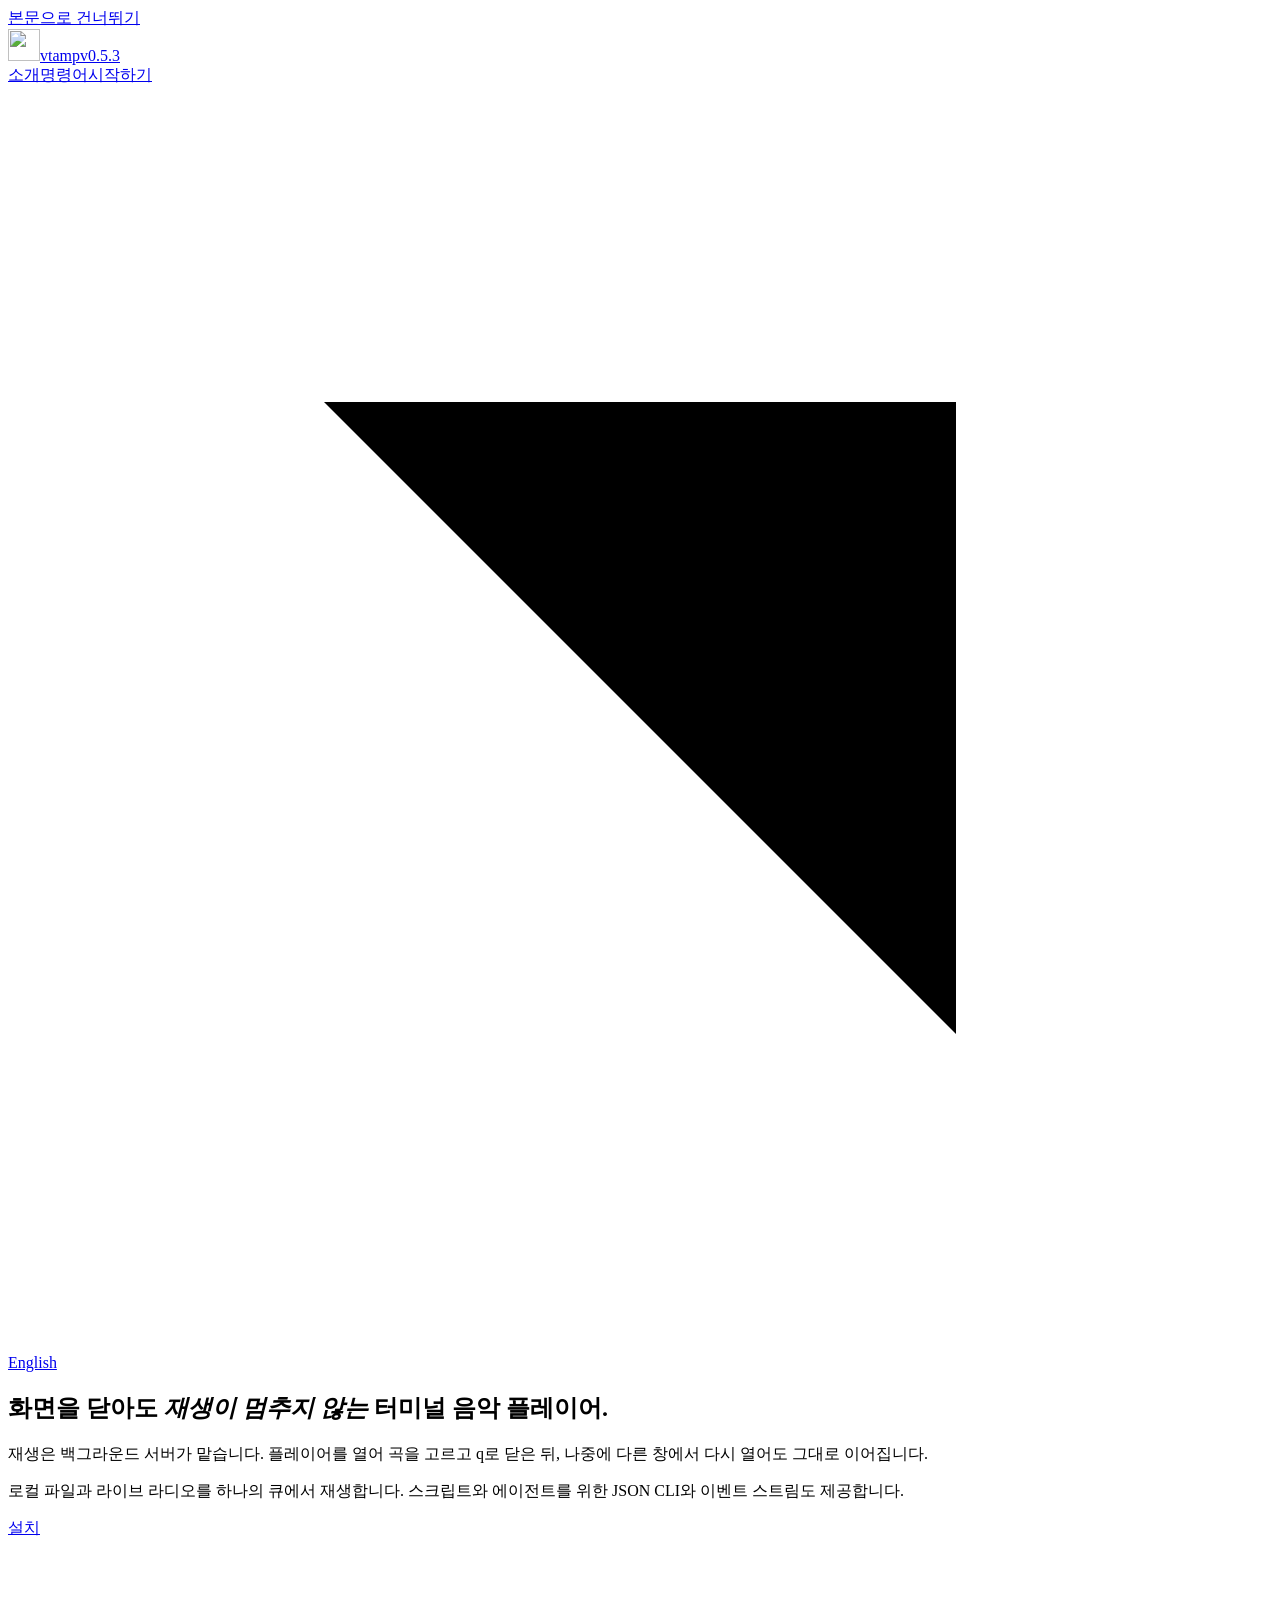
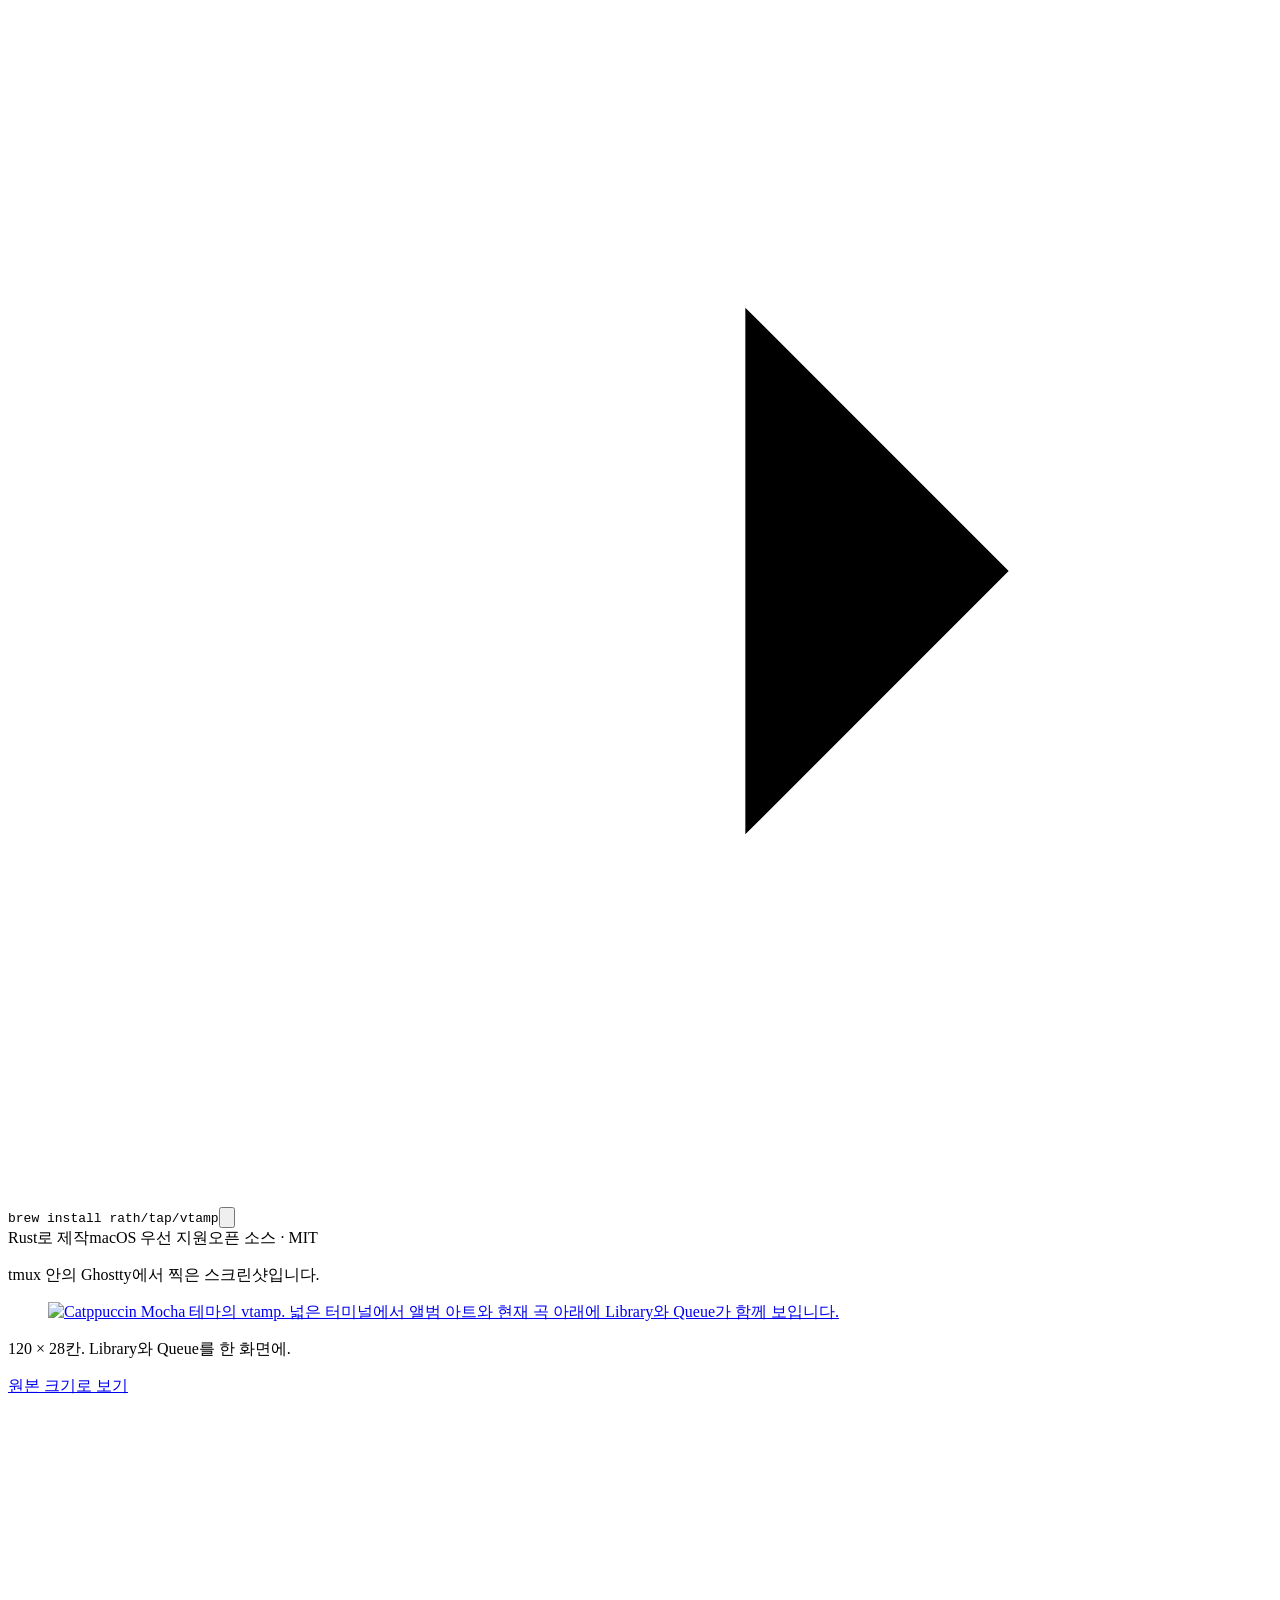
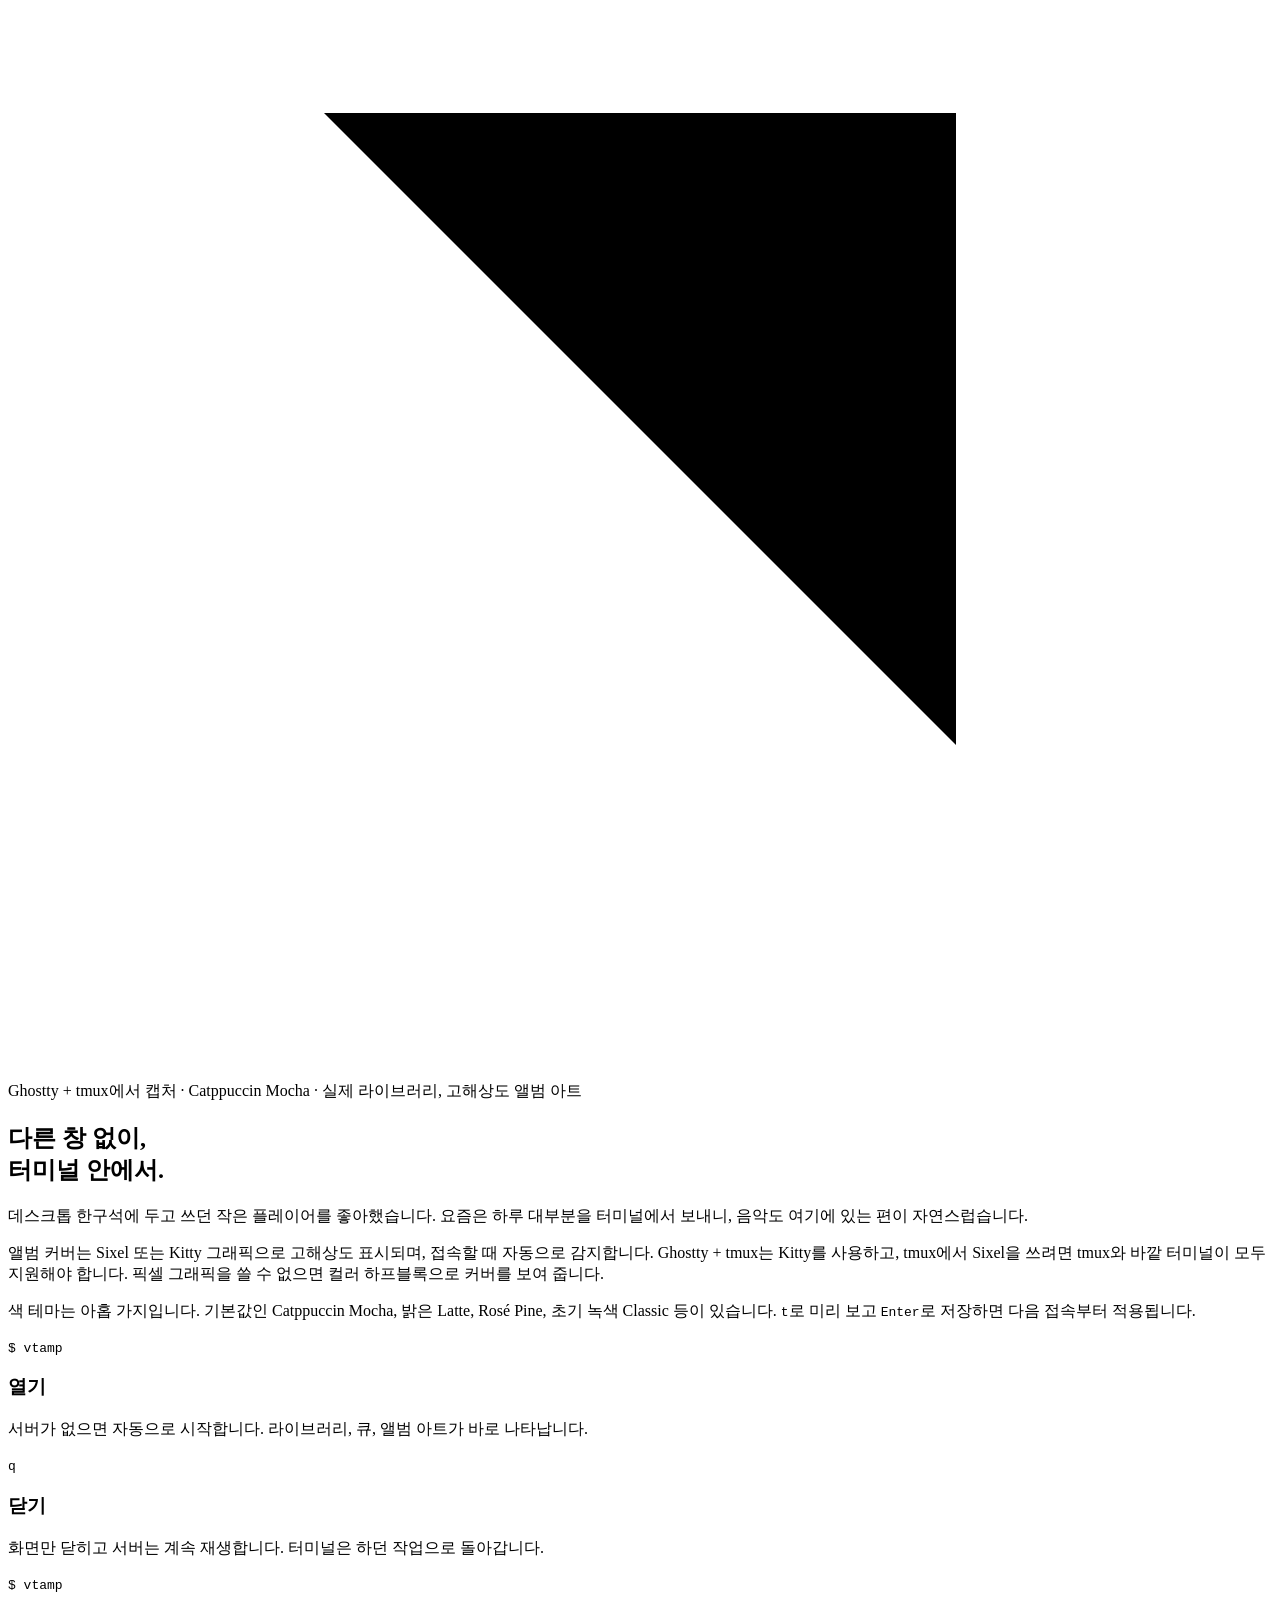
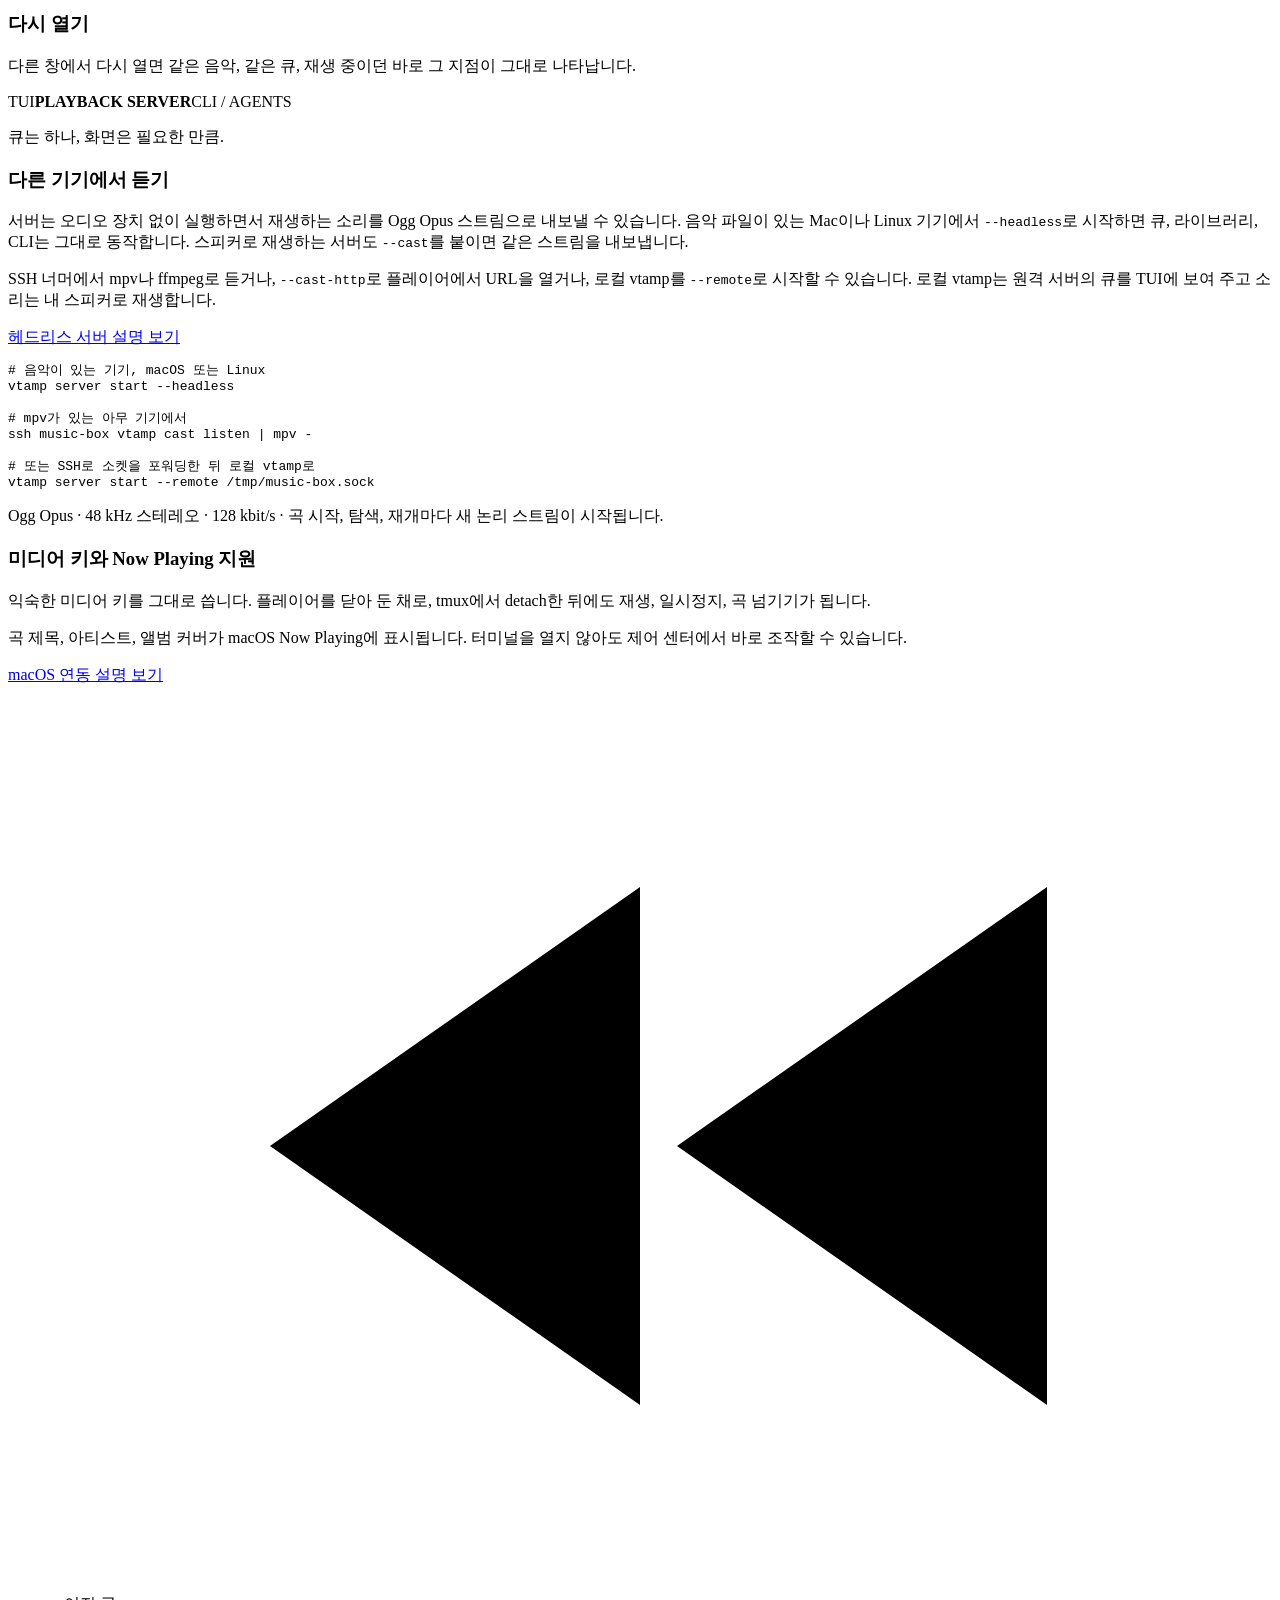
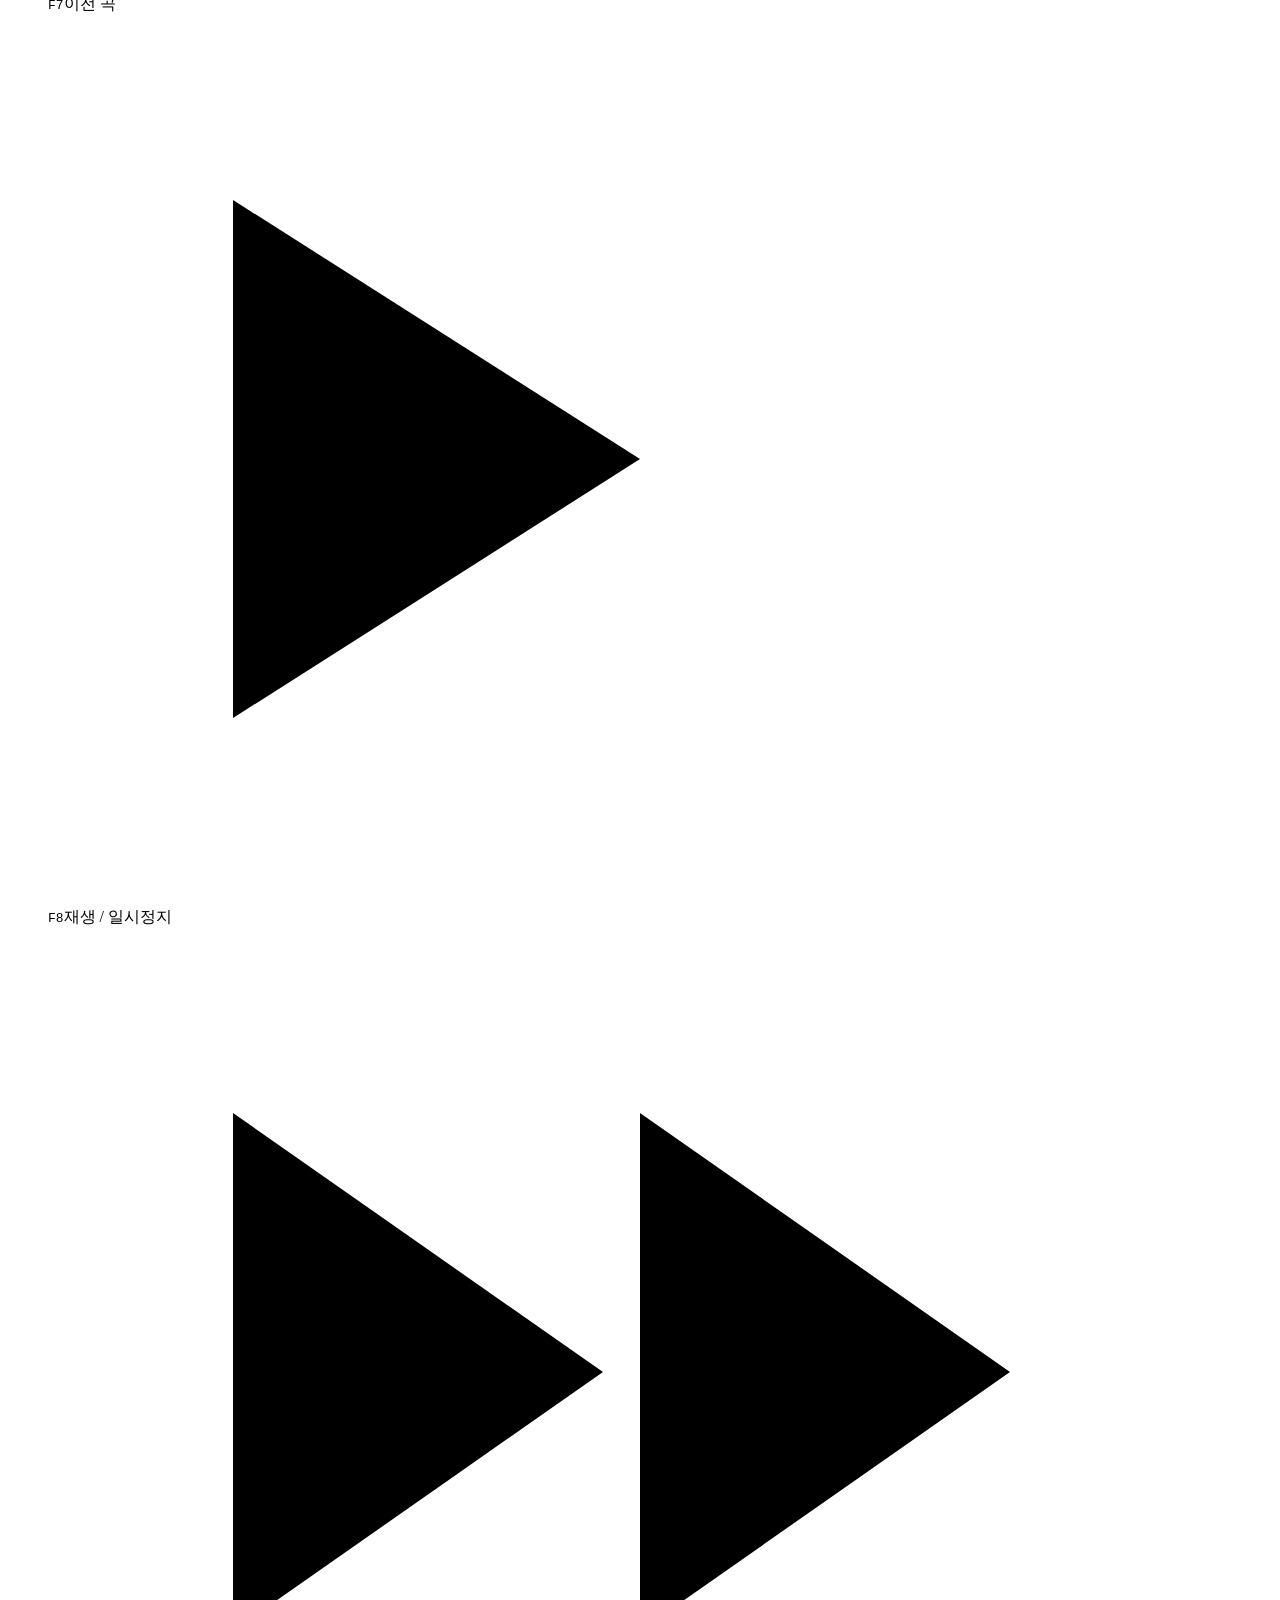
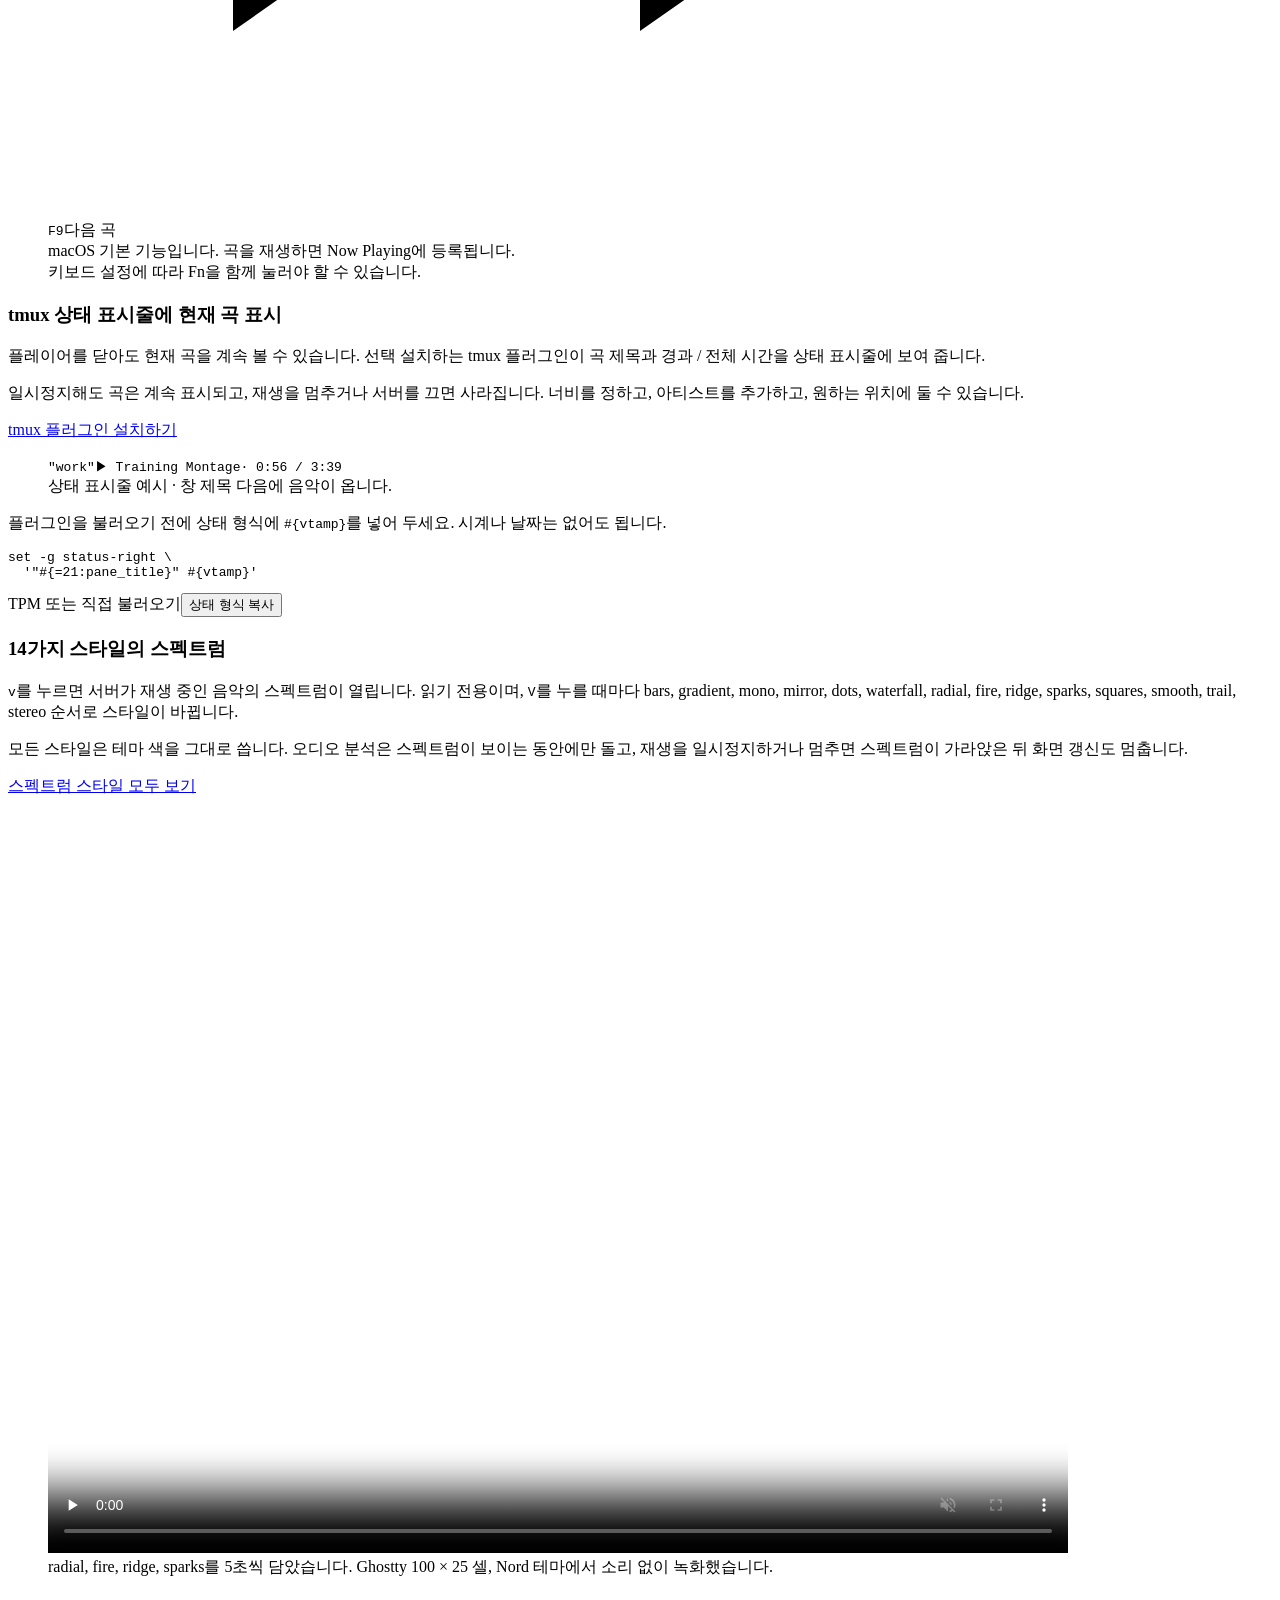
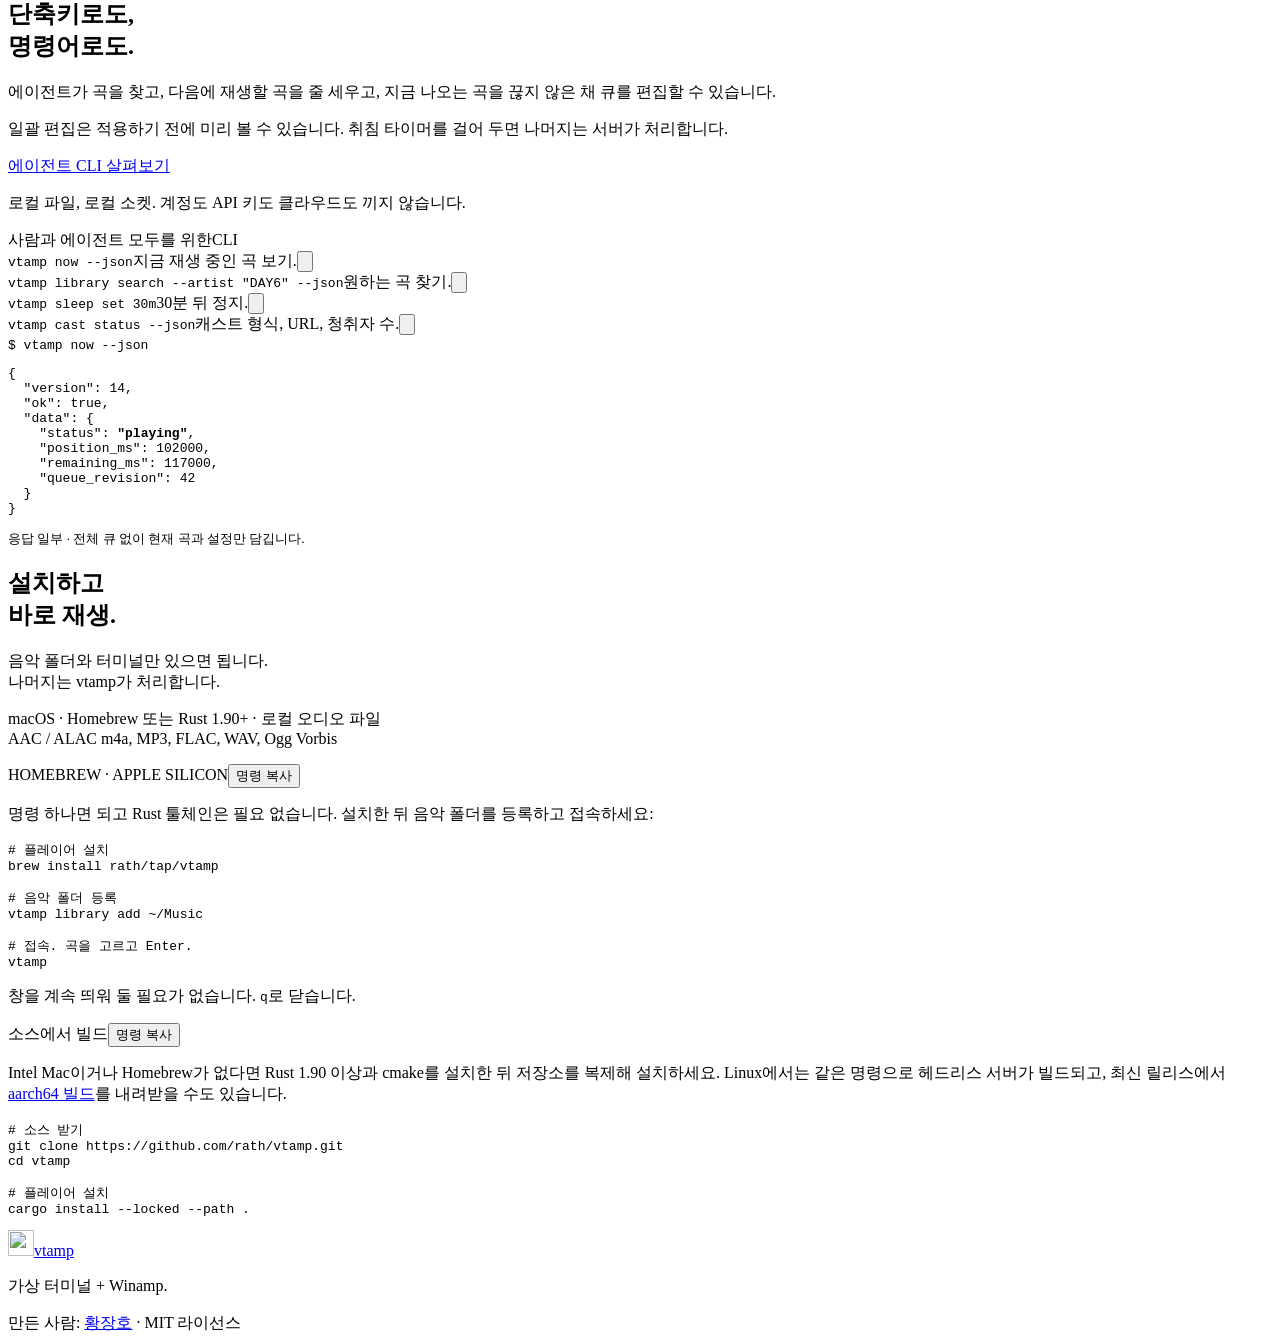
==== commit d1df6470: "chore(release): prepare vtamp 0.5.3 - Bump the crate, lockfile, site badges, and JSON-LD versions to" ====
--- a/site/ko/index.html
+++ b/site/ko/index.html
@@ -6,14 +6,14 @@
 <title>vtamp · 화면을 닫아도 재생이 멈추지 않는 터미널 음악 플레이어</title>
 <link rel="canonical" href="https://vtamp.told.me/ko/"><link rel="alternate" hreflang="ko" href="https://vtamp.told.me/ko/"><link rel="alternate" hreflang="en" href="https://vtamp.told.me/"><link rel="alternate" hreflang="x-default" href="https://vtamp.told.me/">
 <meta property="og:type" content="website"><meta property="og:site_name" content="vtamp"><meta property="og:locale" content="ko_KR"><meta property="og:locale:alternate" content="en_US"><meta property="og:url" content="https://vtamp.told.me/ko/"><meta property="og:title" content="vtamp · 화면을 닫아도 재생이 멈추지 않는 터미널 음악 플레이어"><meta property="og:description" content="vtamp는 터미널 음악 플레이어입니다. 화면을 닫아도 백그라운드 서버가 재생을 이어 가고, 로컬 음악과 라이브 라디오를 한 큐에서 재생하며, 스크립트와 에이전트를 위한 JSON CLI를 제공합니다. Rust로 만들었고 macOS를 먼저 지원합니다."><meta property="og:image" content="https://vtamp.told.me/og-ko.png"><meta property="og:image:type" content="image/png"><meta property="og:image:width" content="1200"><meta property="og:image:height" content="630"><meta property="og:image:alt" content="vtamp: 화면을 닫아도 재생이 멈추지 않는 터미널 음악 플레이어. Homebrew 설치 명령 아래에 앨범 아트와 현재 곡이 보이는 터미널 스크린샷."><meta name="twitter:card" content="summary_large_image">
-<script type="application/ld+json">{"@context":"https://schema.org","@type":"SoftwareApplication","name":"vtamp","url":"https://vtamp.told.me/ko/","inLanguage":"ko","description":"vtamp는 터미널 음악 플레이어입니다. 화면을 닫아도 백그라운드 서버가 재생을 이어 가고, 로컬 음악과 라이브 라디오를 한 큐에서 재생하며, 스크립트와 에이전트를 위한 JSON CLI를 제공합니다. Rust로 만들었고 macOS를 먼저 지원합니다.","applicationCategory":"MultimediaApplication","operatingSystem":"macOS","softwareVersion":"0.5.1","license":"https://github.com/rath/vtamp/blob/main/LICENSE","isAccessibleForFree":true,"offers":{"@type":"Offer","price":"0","priceCurrency":"USD"},"image":"https://vtamp.told.me/og-ko.png","screenshot":"https://vtamp.told.me/screenshots/wide.png","downloadUrl":"https://github.com/rath/vtamp/releases/latest","installUrl":"https://vtamp.told.me/ko/#install","sameAs":["https://github.com/rath/vtamp"],"author":{"@type":"Person","name":"황장호","url":"https://xrath.com"}}</script>
+<script type="application/ld+json">{"@context":"https://schema.org","@type":"SoftwareApplication","name":"vtamp","url":"https://vtamp.told.me/ko/","inLanguage":"ko","description":"vtamp는 터미널 음악 플레이어입니다. 화면을 닫아도 백그라운드 서버가 재생을 이어 가고, 로컬 음악과 라이브 라디오를 한 큐에서 재생하며, 스크립트와 에이전트를 위한 JSON CLI를 제공합니다. Rust로 만들었고 macOS를 먼저 지원합니다.","applicationCategory":"MultimediaApplication","operatingSystem":"macOS","softwareVersion":"0.5.3","license":"https://github.com/rath/vtamp/blob/main/LICENSE","isAccessibleForFree":true,"offers":{"@type":"Offer","price":"0","priceCurrency":"USD"},"image":"https://vtamp.told.me/og-ko.png","screenshot":"https://vtamp.told.me/screenshots/wide.png","downloadUrl":"https://github.com/rath/vtamp/releases/latest","installUrl":"https://vtamp.told.me/ko/#install","sameAs":["https://github.com/rath/vtamp"],"author":{"@type":"Person","name":"황장호","url":"https://xrath.com"}}</script>
 <link rel="icon" type="image/png" sizes="32x32" href="../favicon-32.png"><link rel="icon" type="image/png" sizes="64x64" href="../favicon-64.png"><link rel="apple-touch-icon" sizes="180x180" href="../apple-touch-icon.png"><link rel="preload" href="../fonts/Pretendard-Regular.subset.woff2" as="font" type="font/woff2" crossorigin><link rel="preload" href="../fonts/Pretendard-Medium.subset.woff2" as="font" type="font/woff2" crossorigin><link rel="stylesheet" href="../style.css">
 <script type="application/json" id="strings">{"pauseLabel":"자동 전환 멈추기","playLabel":"자동 전환 시작하기","pause":"일시정지","play":"재생","loading":"스크린샷을 아직 불러오는 중입니다. 잠시 후 다시 시도해 주세요.","unavailable":"스크린샷을 불러올 수 없습니다","unavailableReload":"스크린샷을 불러올 수 없습니다. 페이지를 새로 고쳐 주세요.","copied":"명령을 복사했습니다.","copyFallback":"직접 선택해 복사하세요: ","videoPauseLabel":"스펙트럼 영상 일시정지","videoPlayLabel":"스펙트럼 영상 재생"}</script><script src="../app.js" defer></script>
 </head>
 <body>
 <a class="skip-link" href="#main">본문으로 건너뛰기</a>
 <header class="masthead wrap">
-<a class="brand" href="#main" aria-label="vtamp 홈"><img src="../mark.png" alt="" width="32" height="32">vtamp<span class="version">v0.5.1</span></a>
+<a class="brand" href="#main" aria-label="vtamp 홈"><img src="../mark.png" alt="" width="32" height="32">vtamp<span class="version">v0.5.3</span></a>
 <nav aria-label="주 메뉴"><a href="#how-it-works">소개</a><a href="#commands">명령어</a><a class="nav-install" href="#install">시작하기 <svg viewBox="0 0 24 24" aria-hidden="true"><path d="M6 18 18 6M6 6h12v12"/></svg></a><a class="nav-lang" href="../" hreflang="en" lang="en">English</a></nav>
 </header>
 <main id="main">
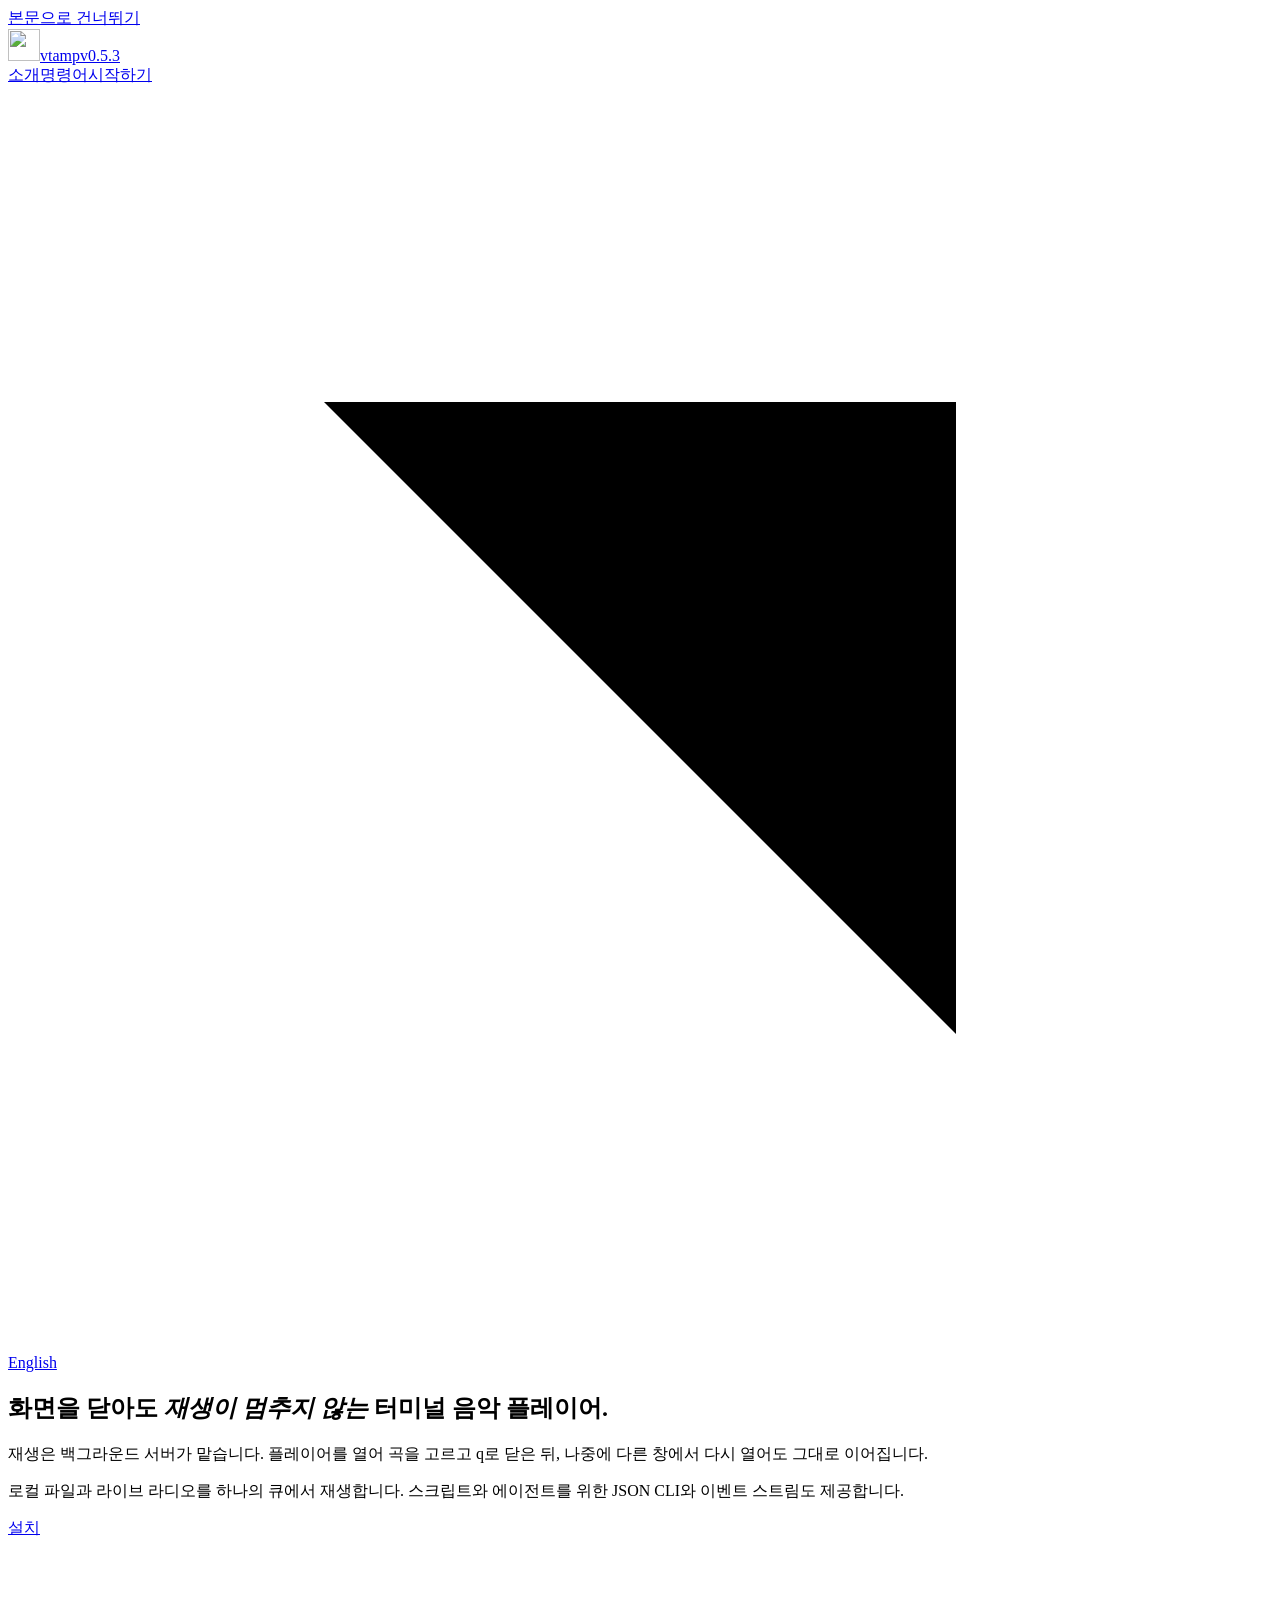
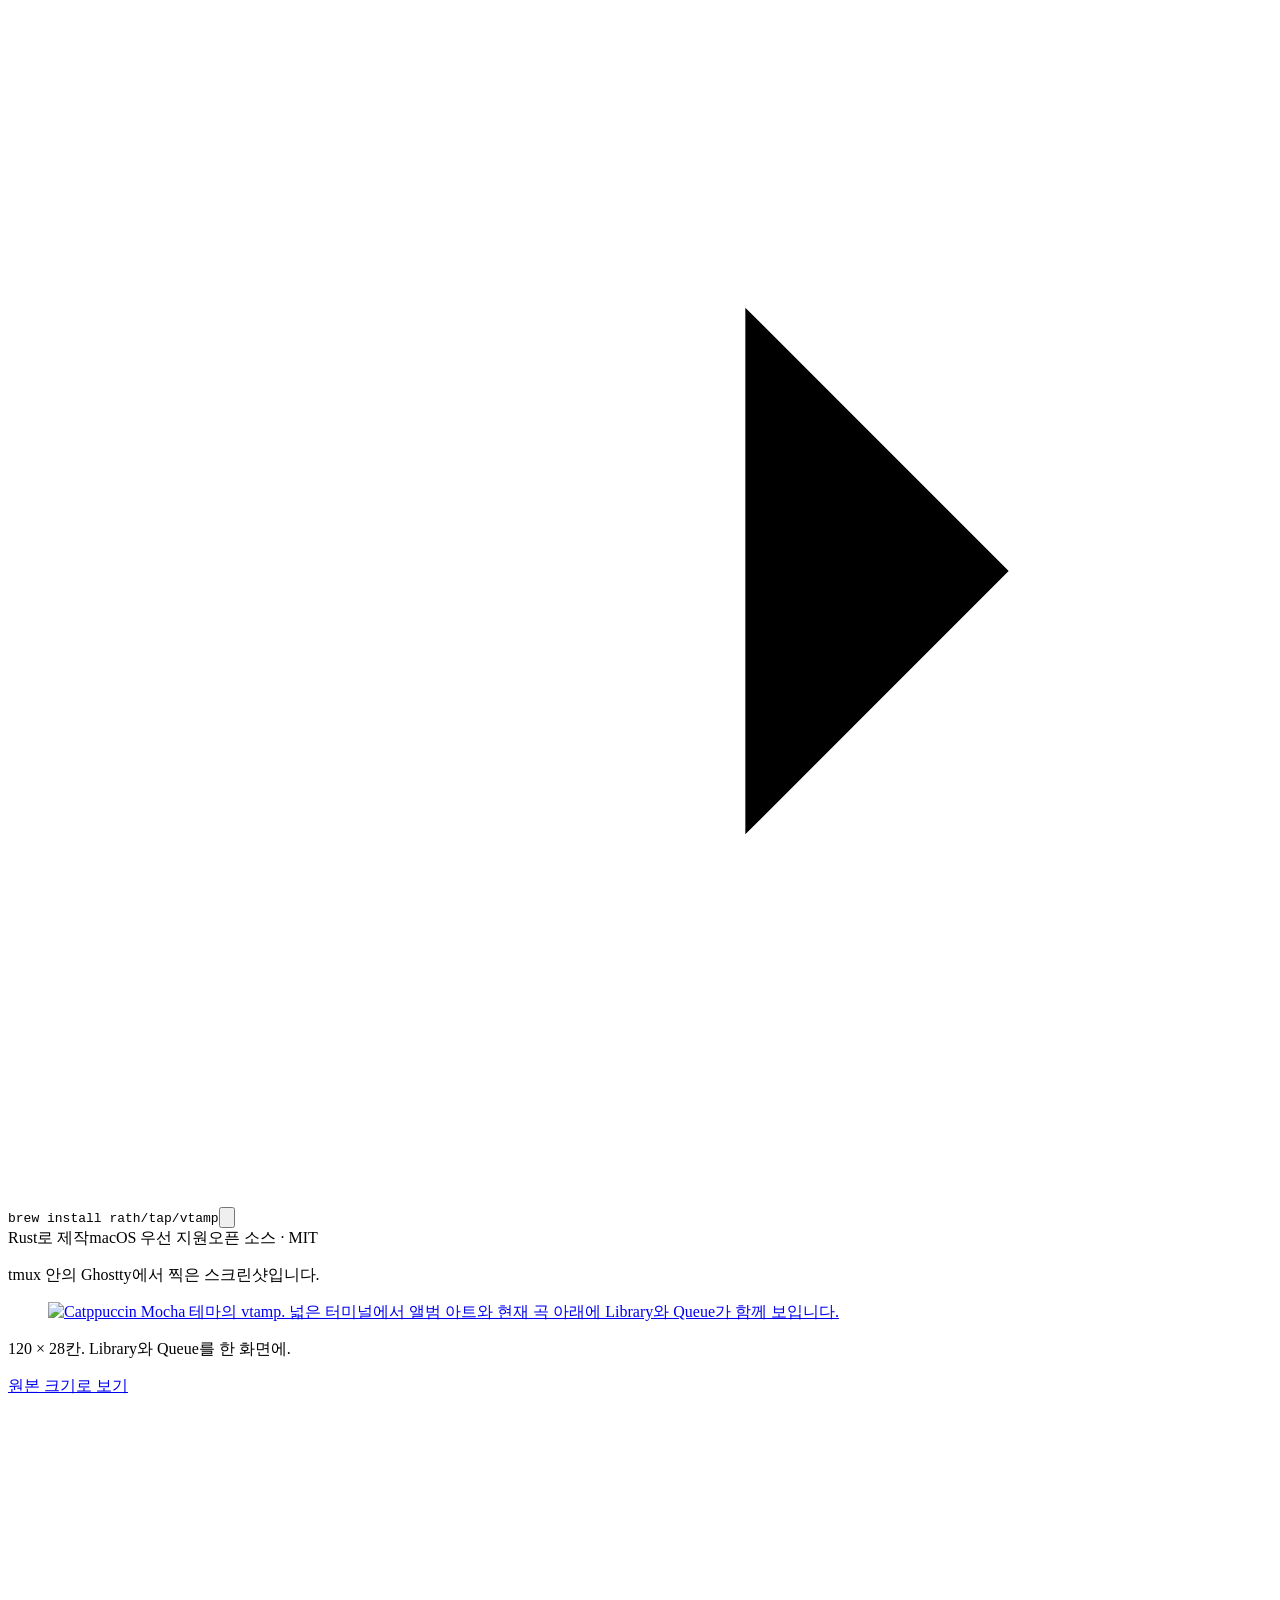
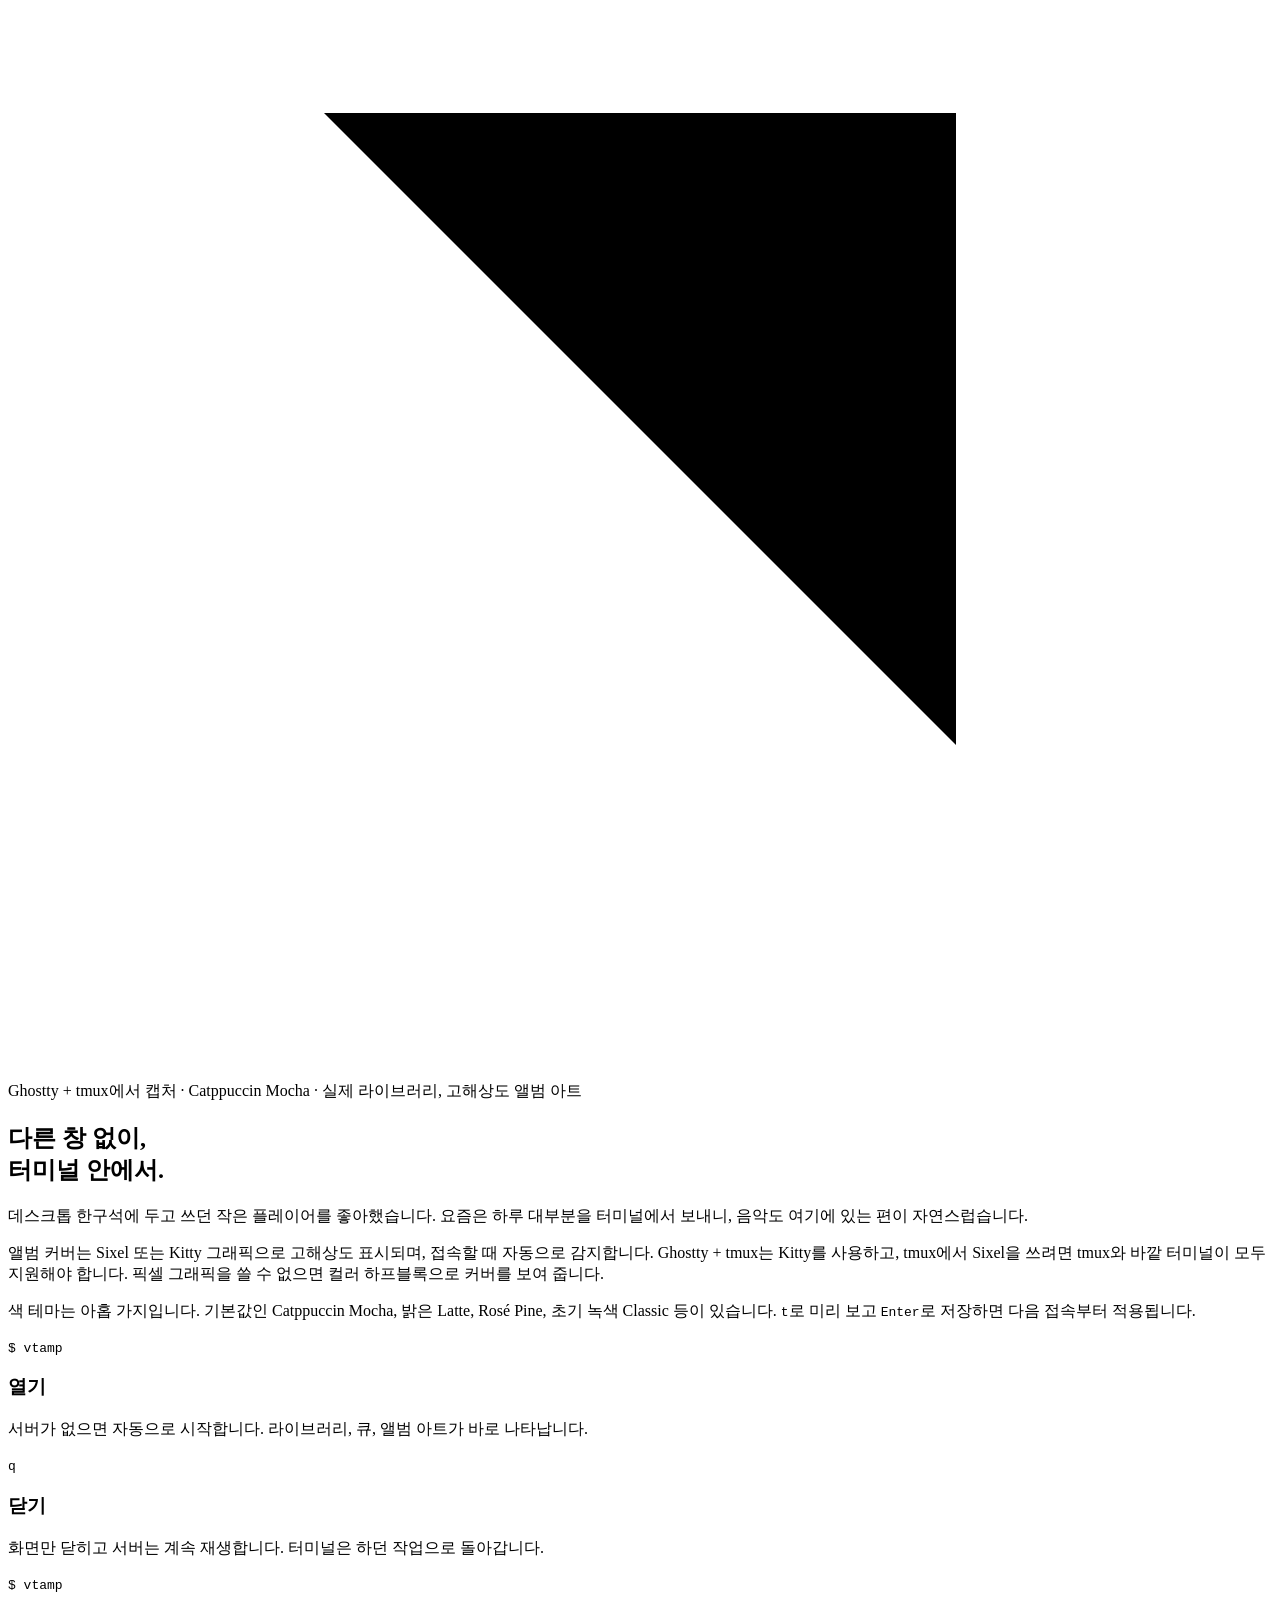
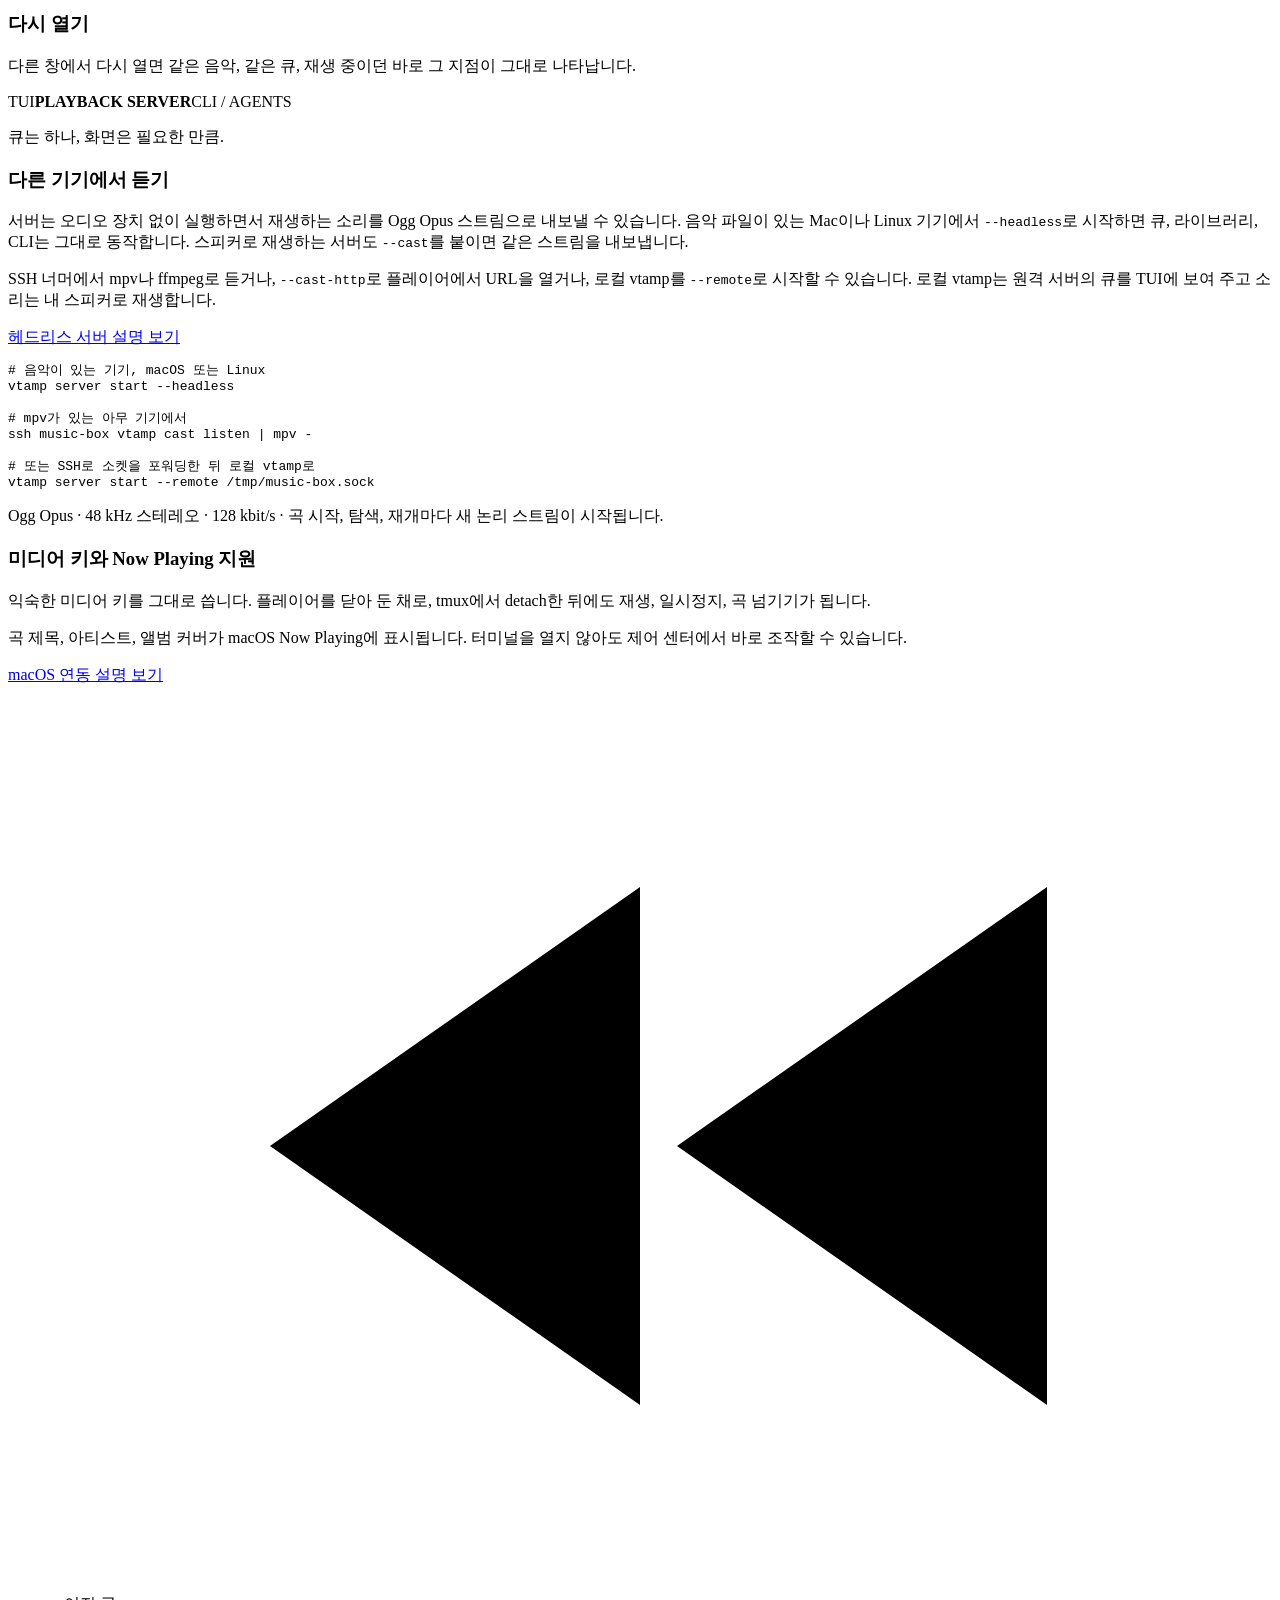
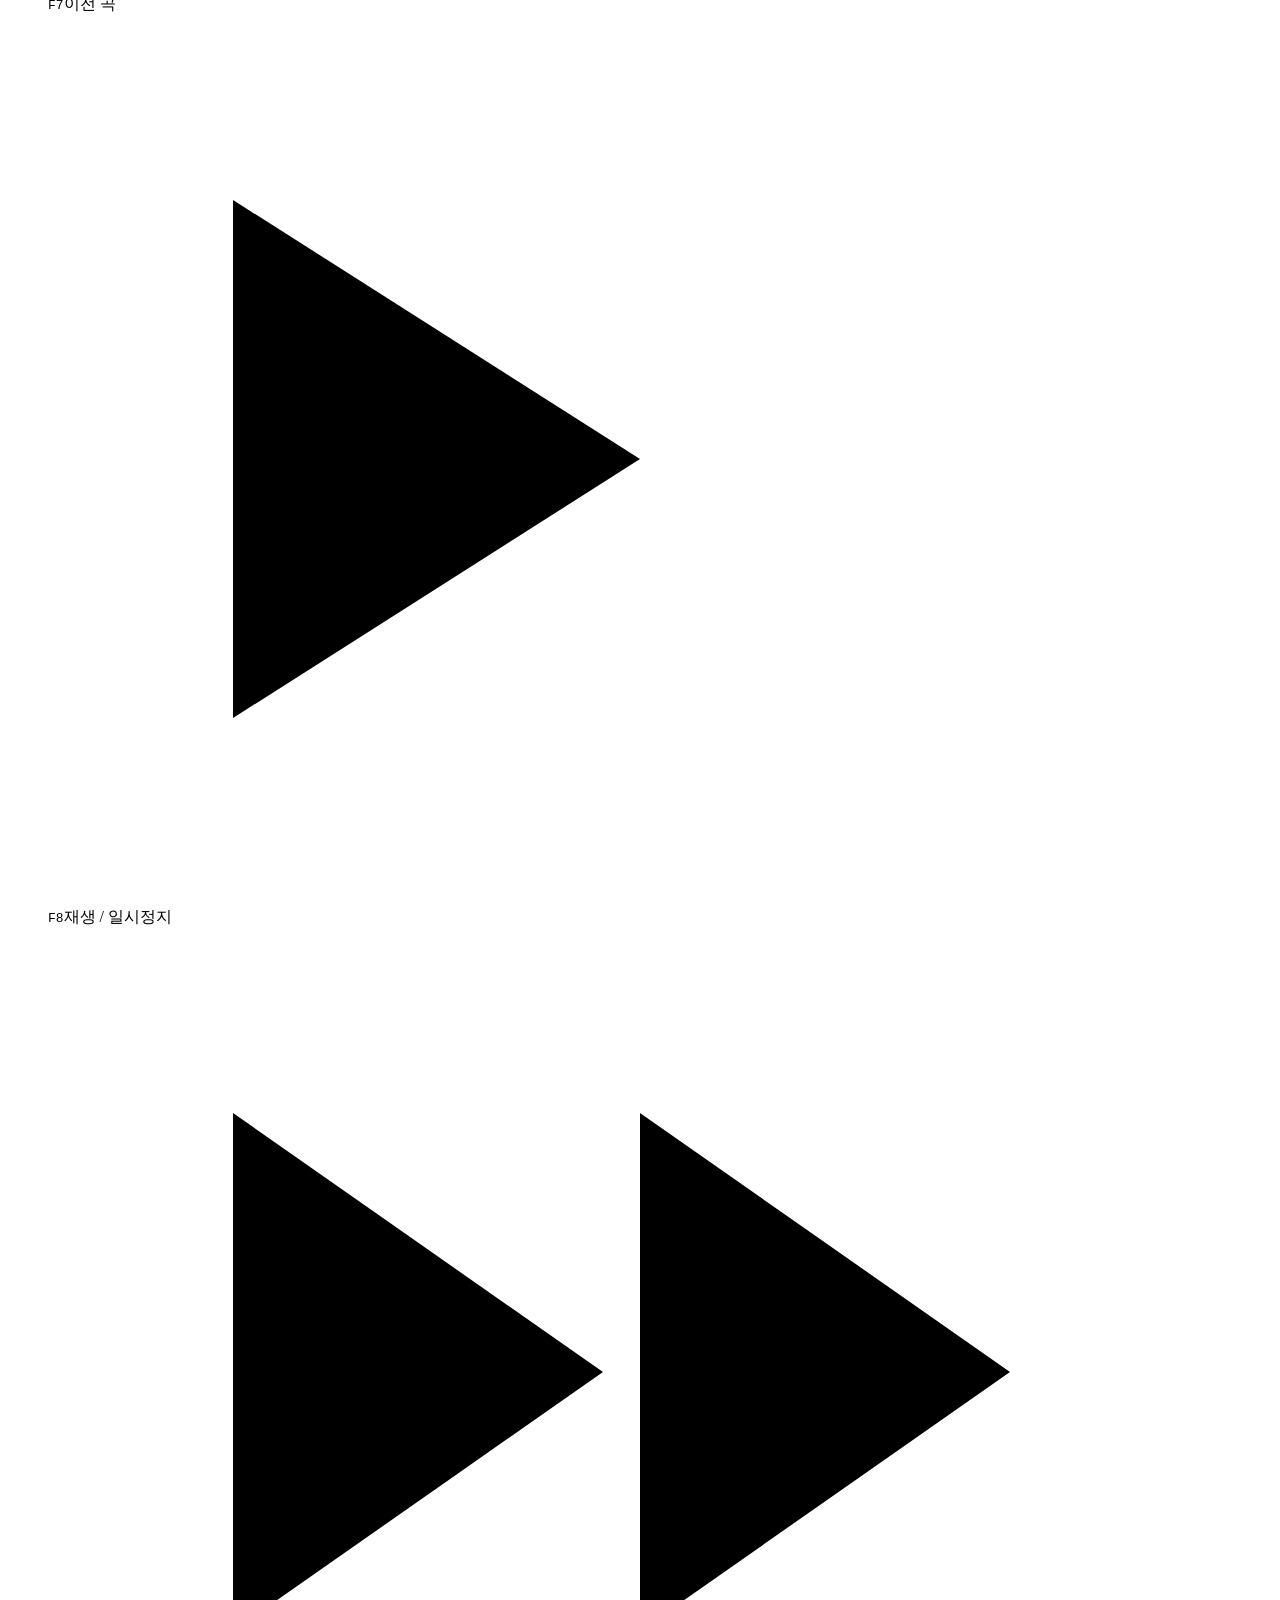
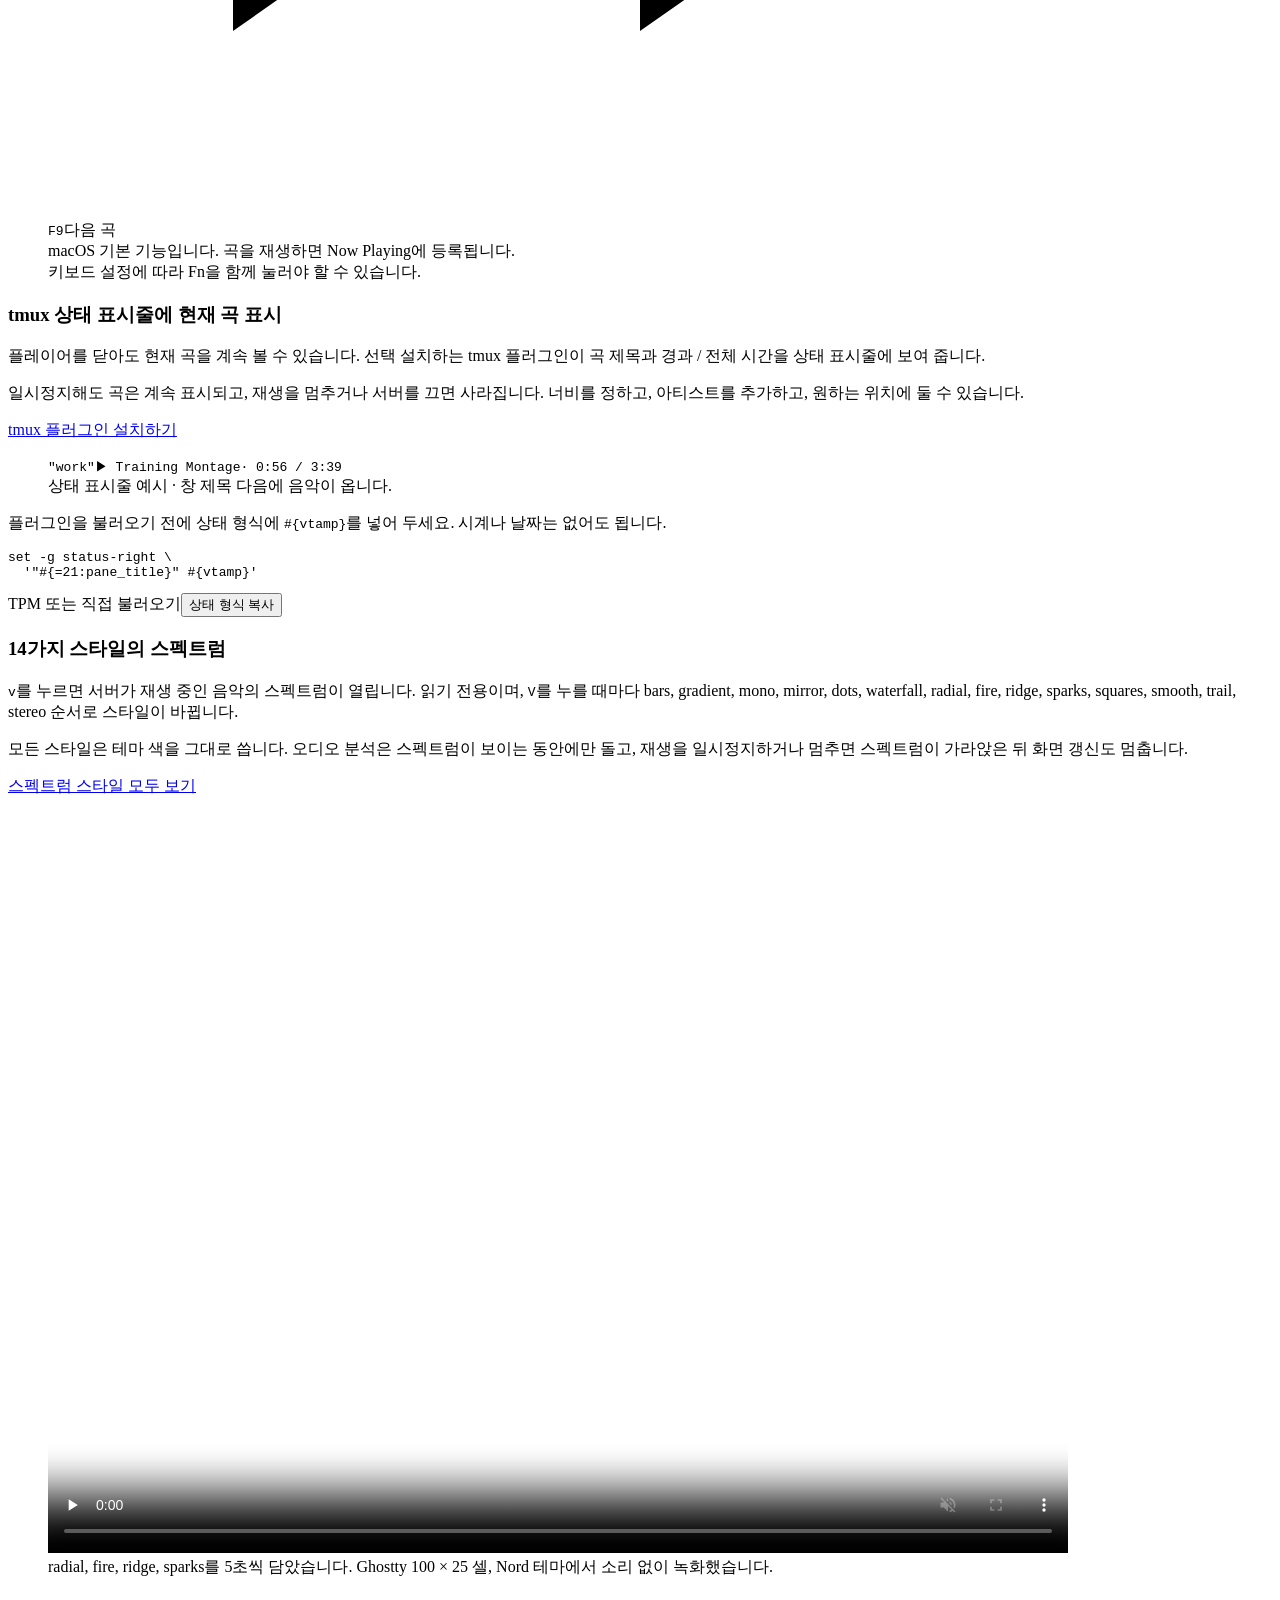
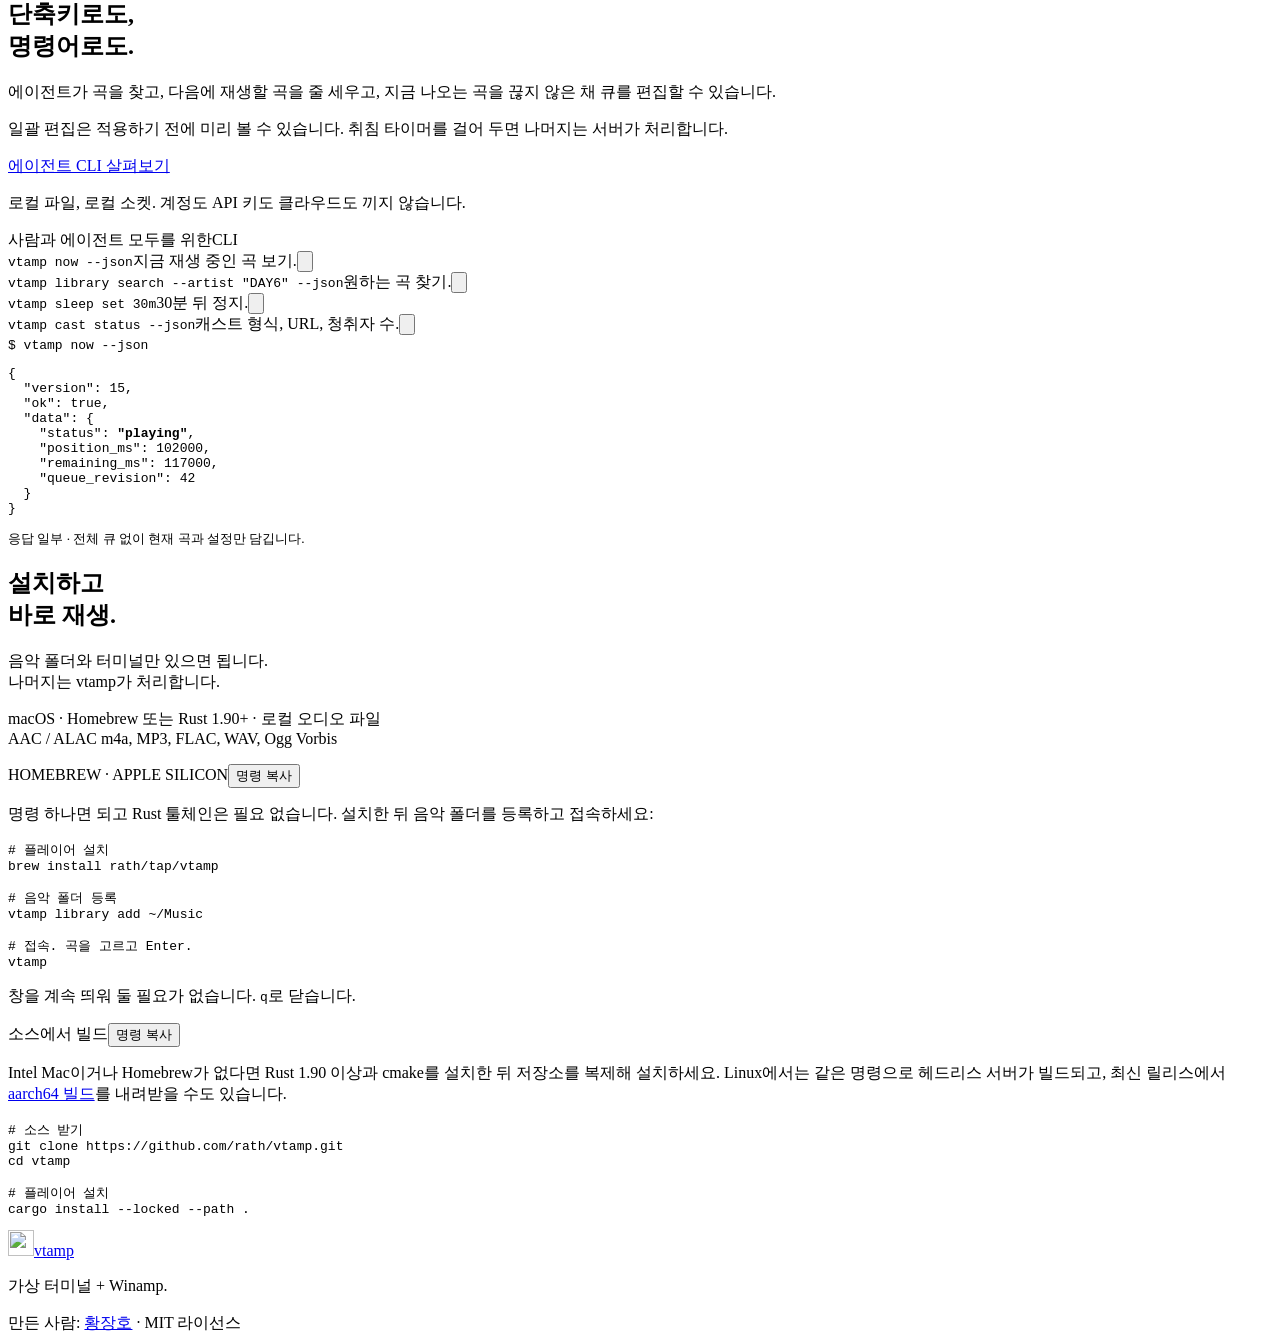
==== commit e4133ca6: "feat(model): tag track sources by provider and add local imports - Replace the YouTube-only Track so" ====
--- a/site/ko/index.html
+++ b/site/ko/index.html
@@ -141,7 +141,7 @@
 <div class="command-row"><code>vtamp sleep set 30m</code><span>30분 뒤 정지.</span><button class="copy-icon" data-copy="vtamp sleep set 30m" aria-label="vtamp sleep set 30m 복사"><svg viewBox="0 0 24 24" aria-hidden="true"><rect x="8" y="8" width="11" height="12" rx="1"/><path d="M15 8V4H4v12h4"/></svg></button></div>
 <div class="command-row"><code>vtamp cast status --json</code><span>캐스트 형식, URL, 청취자 수.</span><button class="copy-icon" data-copy="vtamp cast status --json" aria-label="vtamp cast status --json 복사"><svg viewBox="0 0 24 24" aria-hidden="true"><rect x="8" y="8" width="11" height="12" rx="1"/><path d="M15 8V4H4v12h4"/></svg></button></div>
 <div class="json-example"><code>$ vtamp now --json</code><pre aria-label="축약한 JSON 응답 예시">{
-  <span>"version"</span>: 14,
+  <span>"version"</span>: 15,
   <span>"ok"</span>: true,
   <span>"data"</span>: {
     <span>"status"</span>: <b>"playing"</b>,
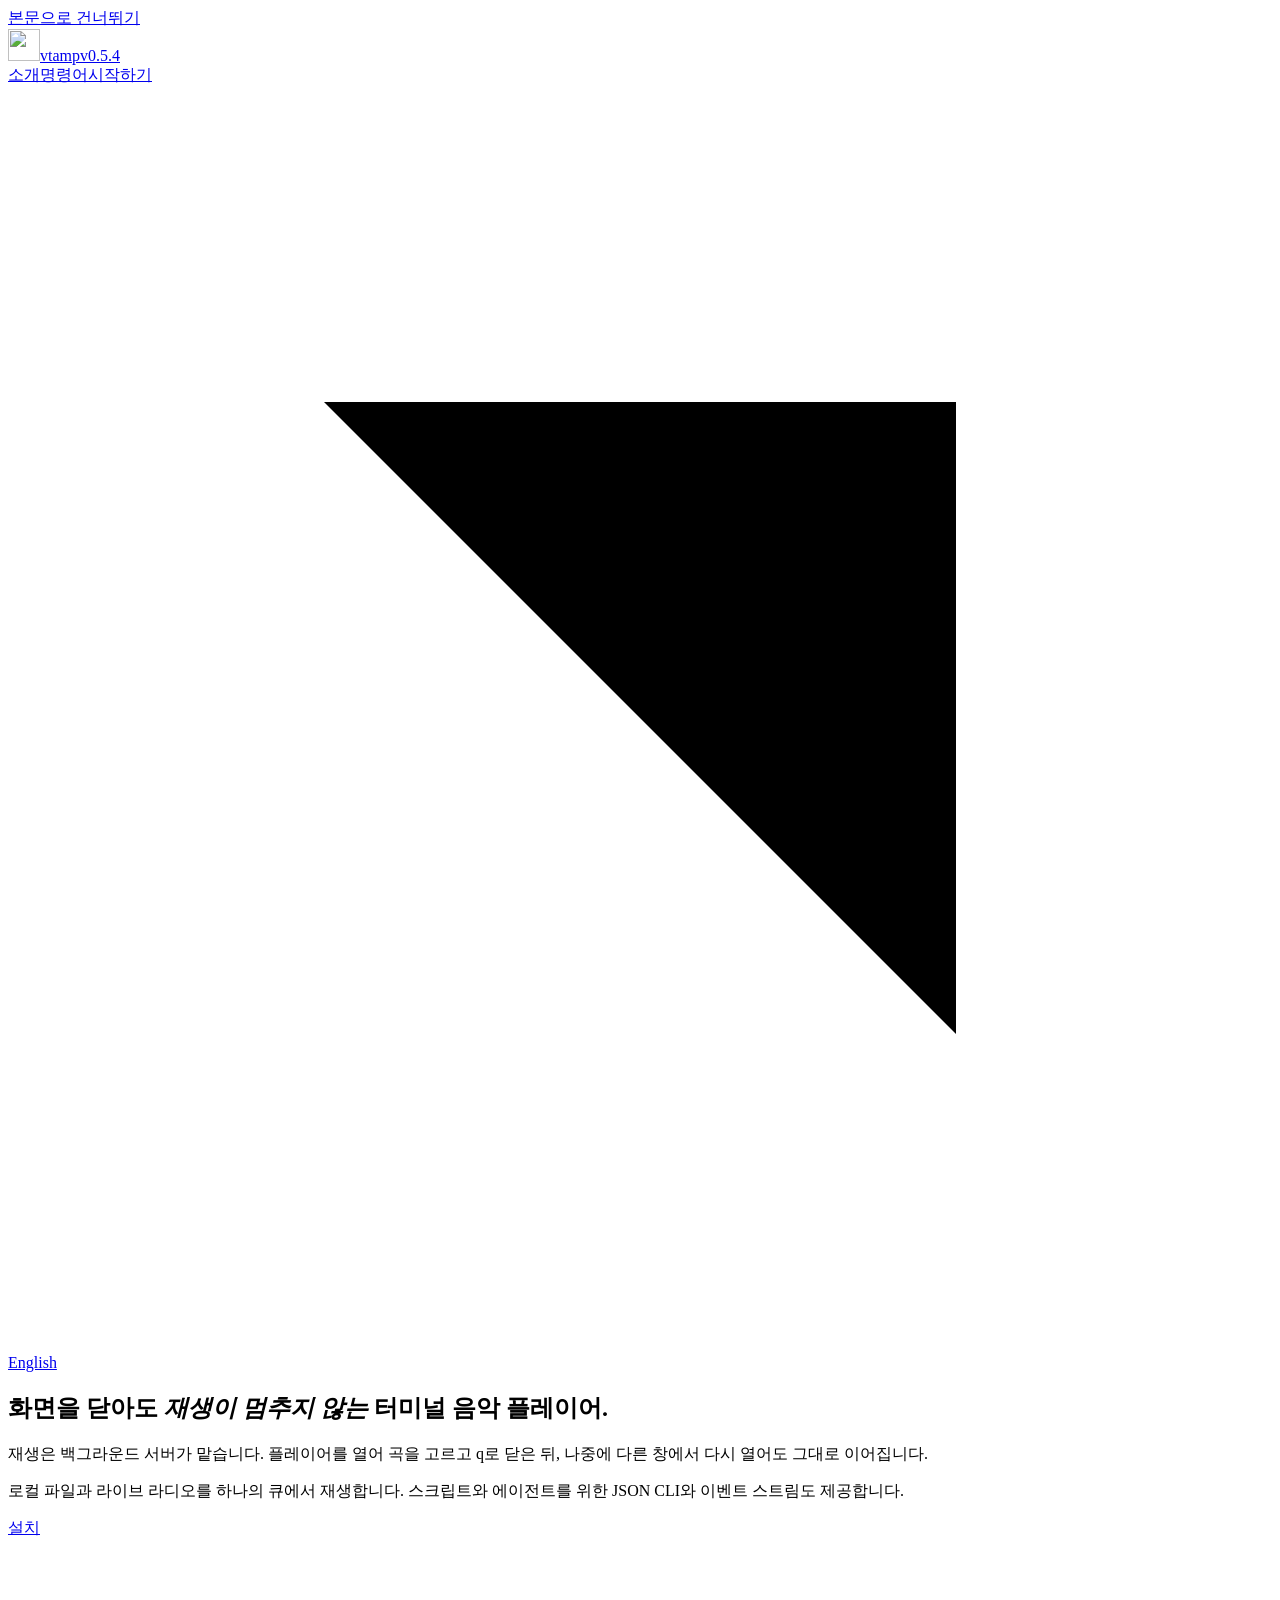
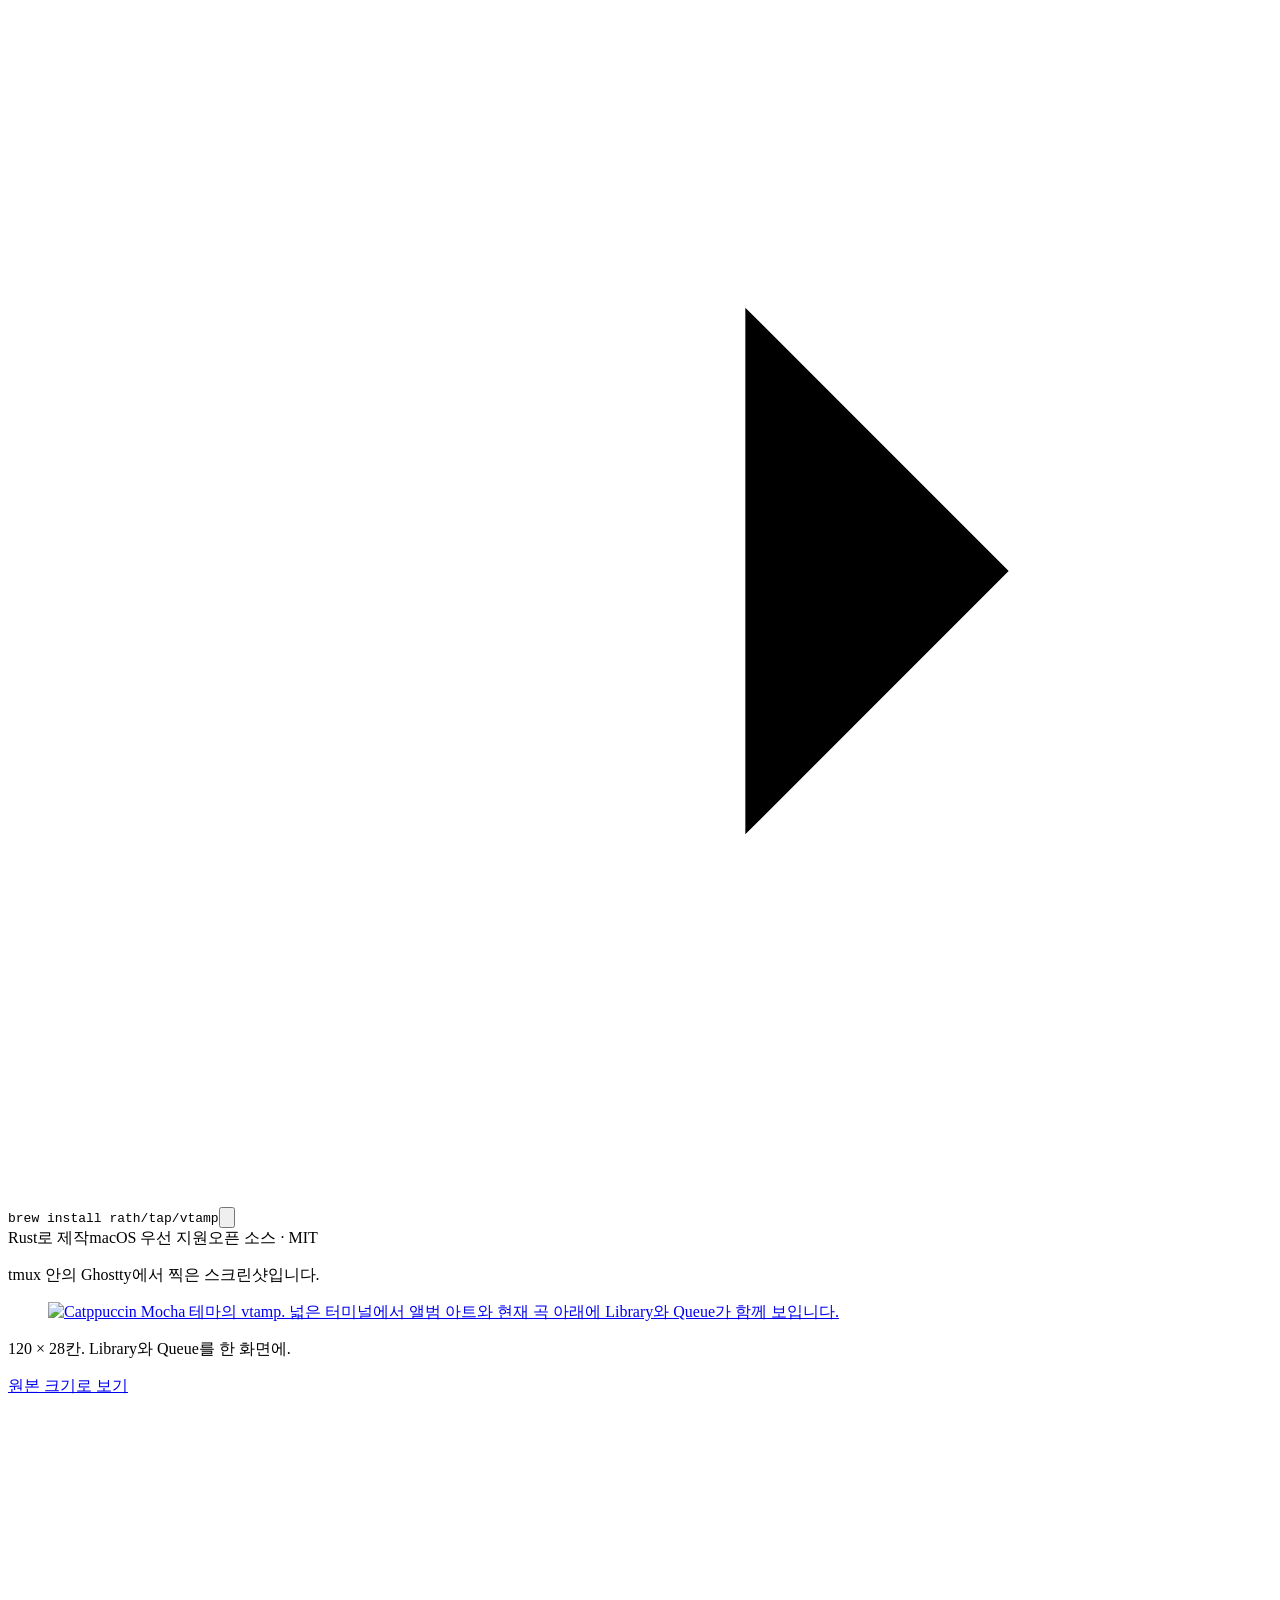
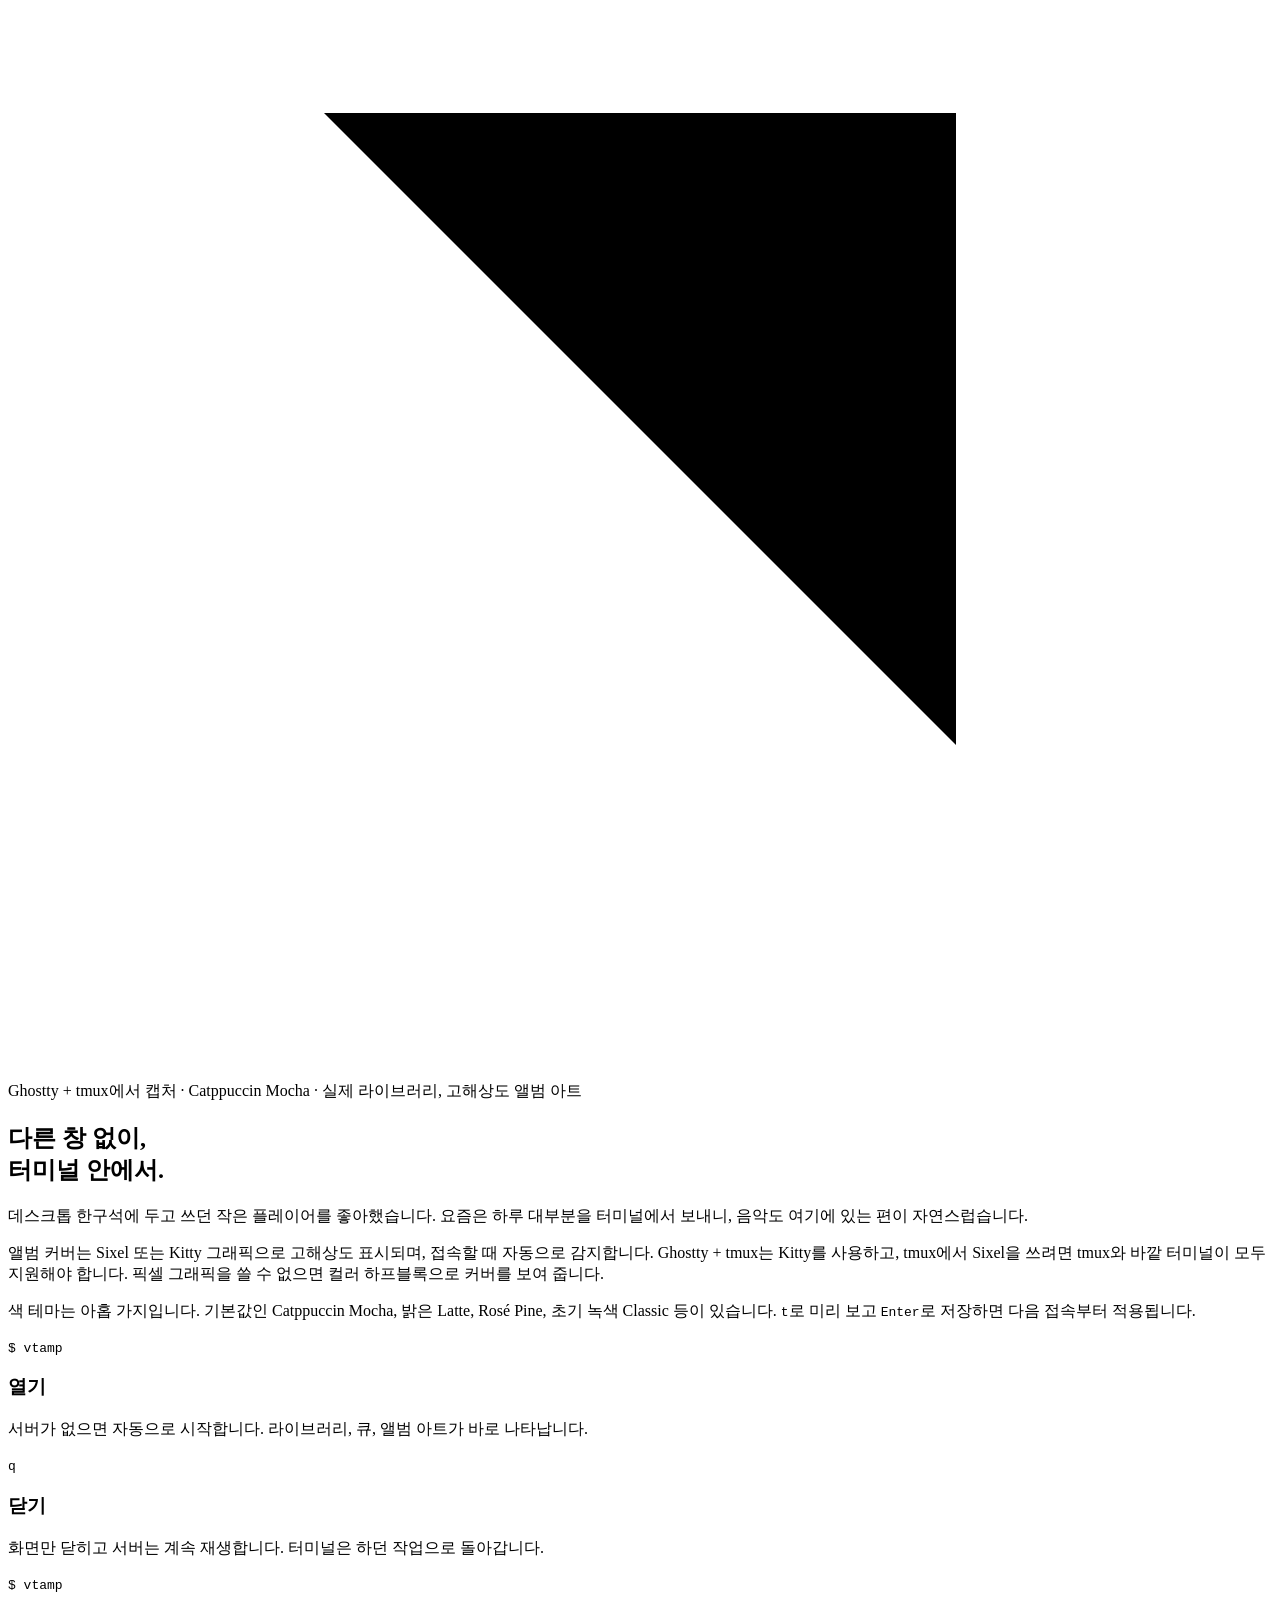
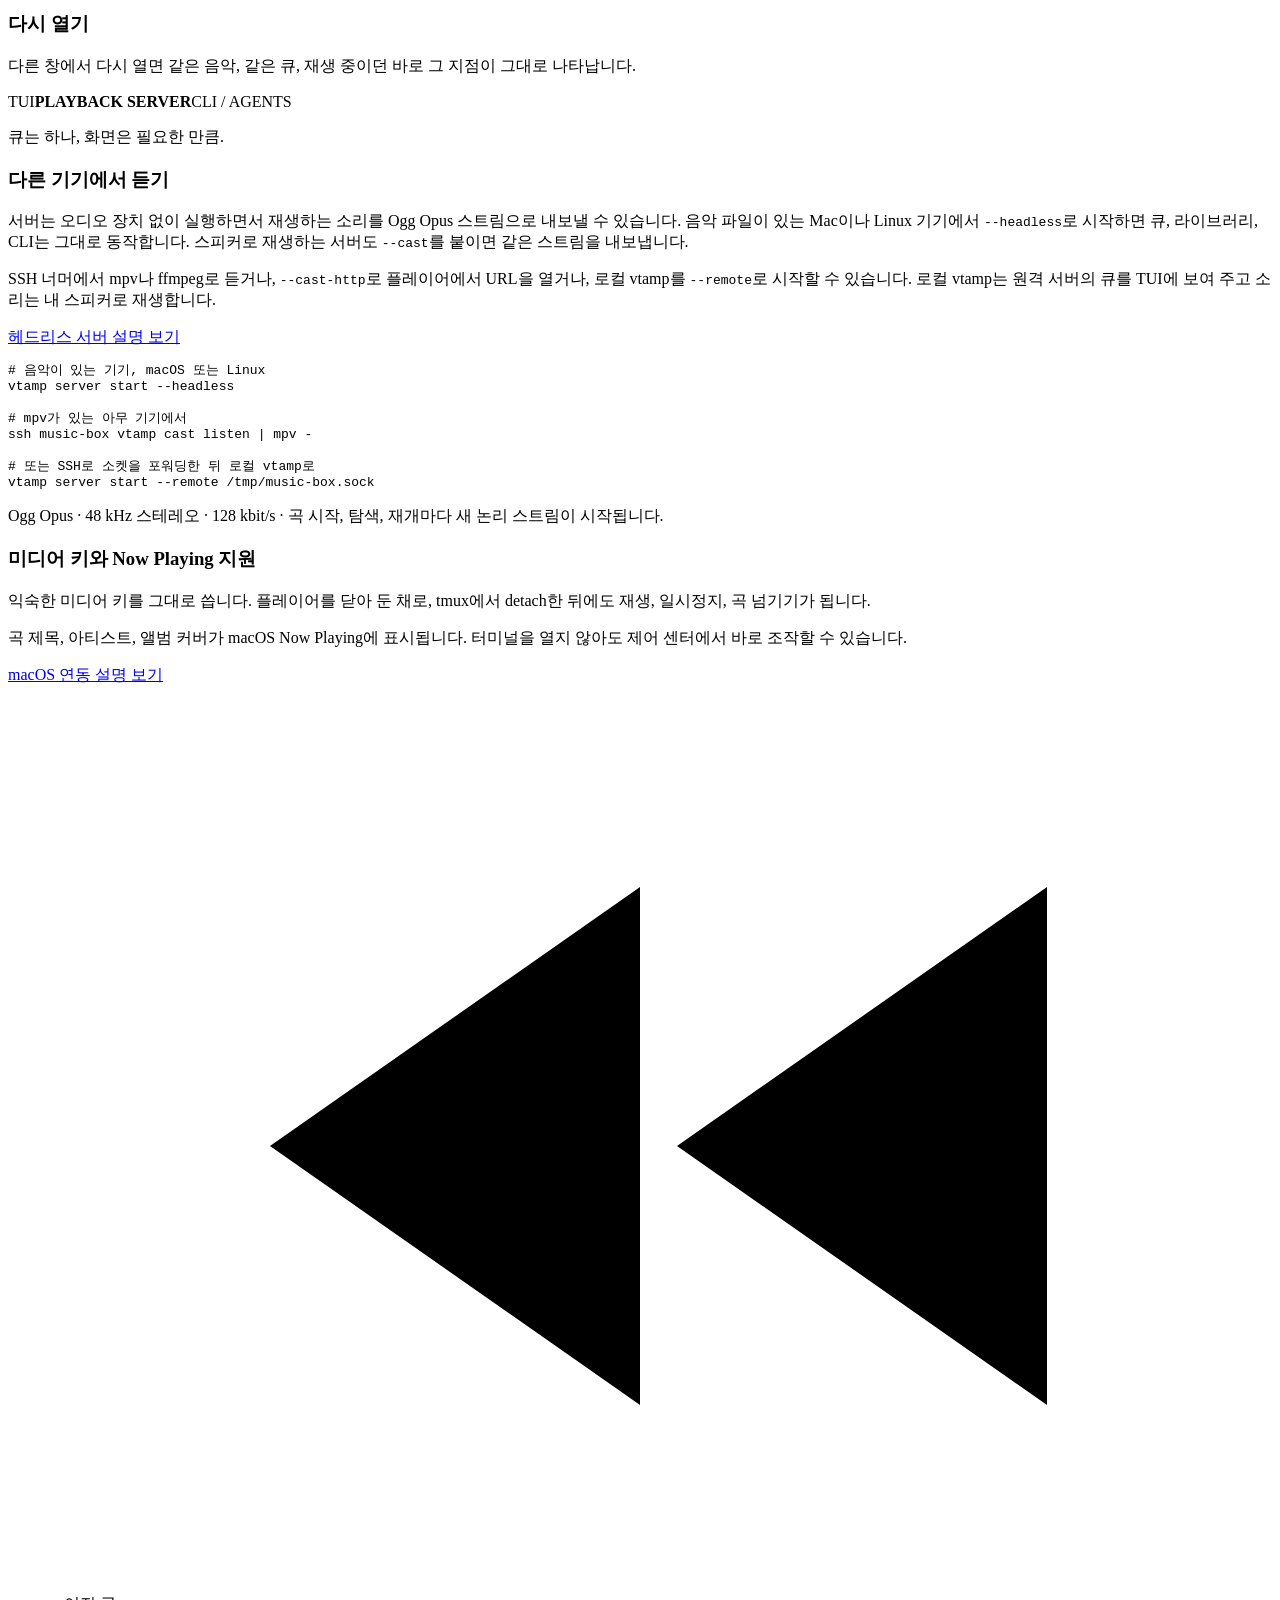
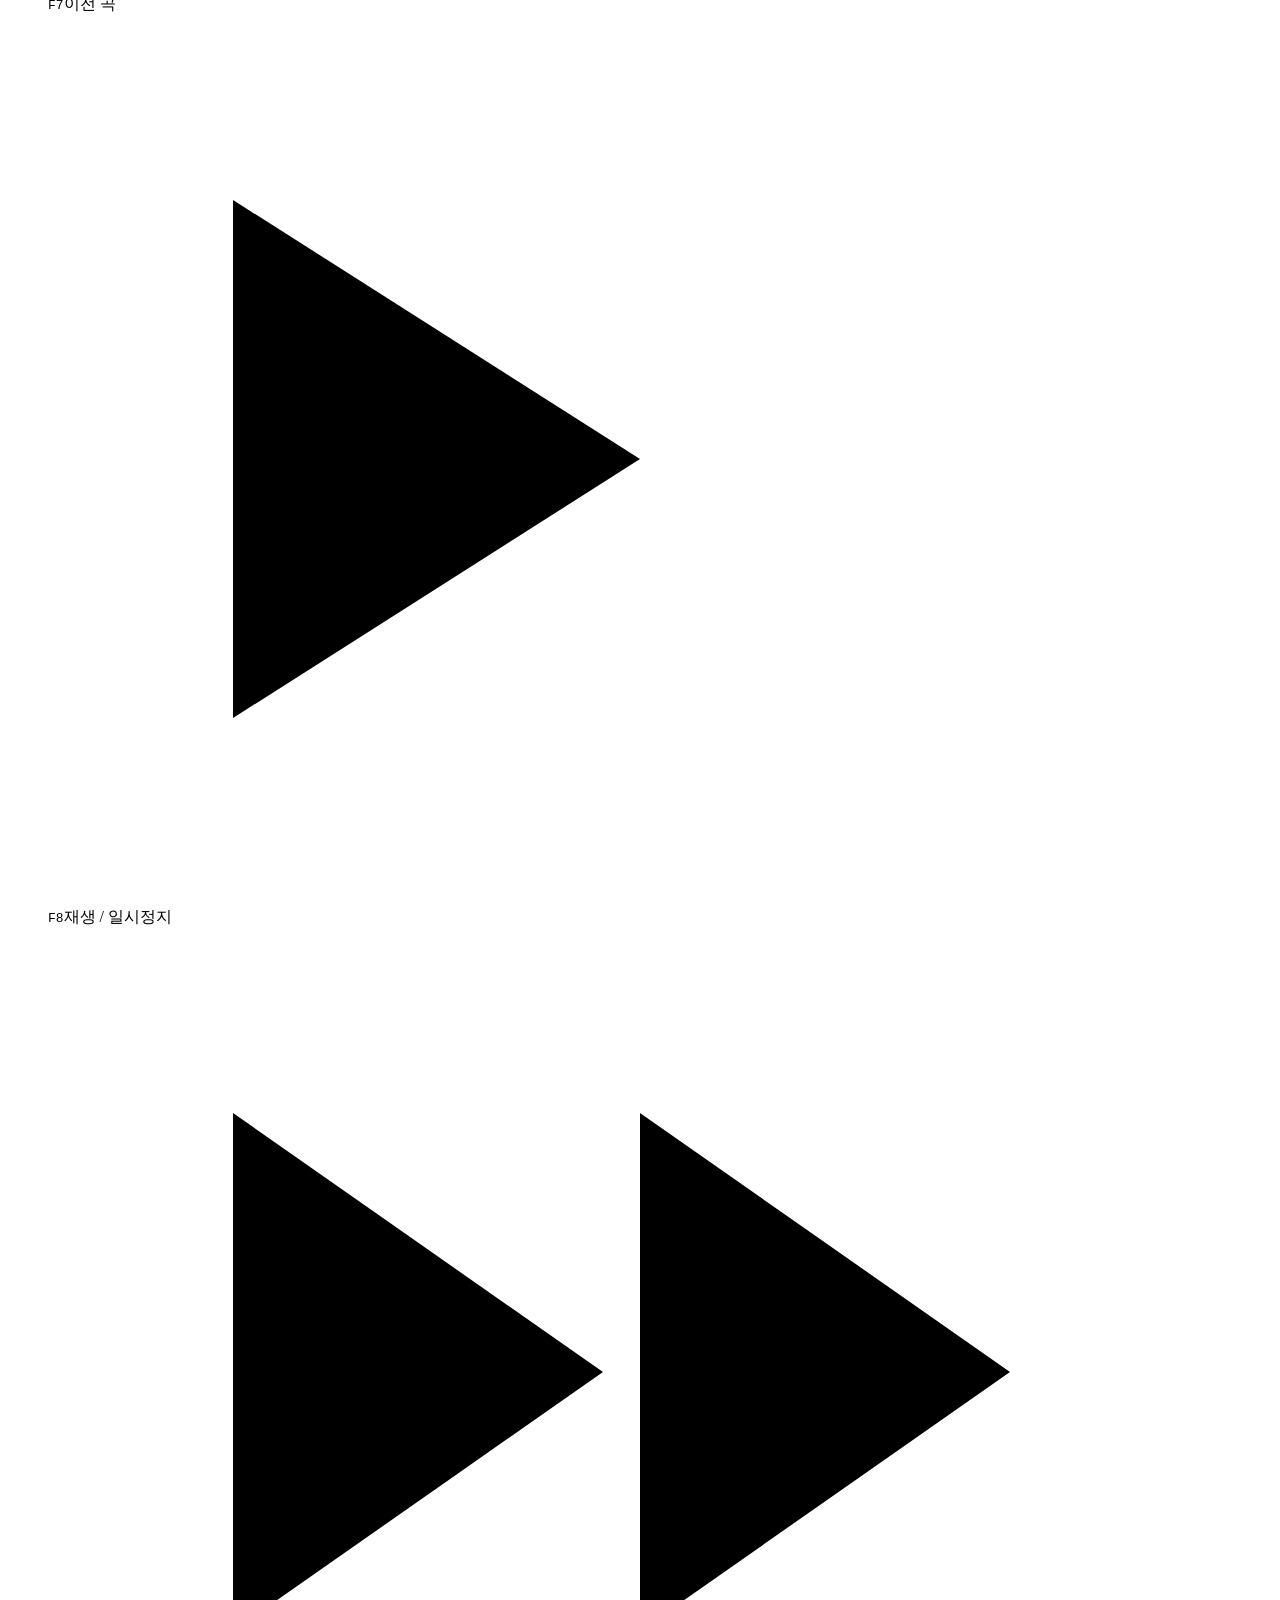
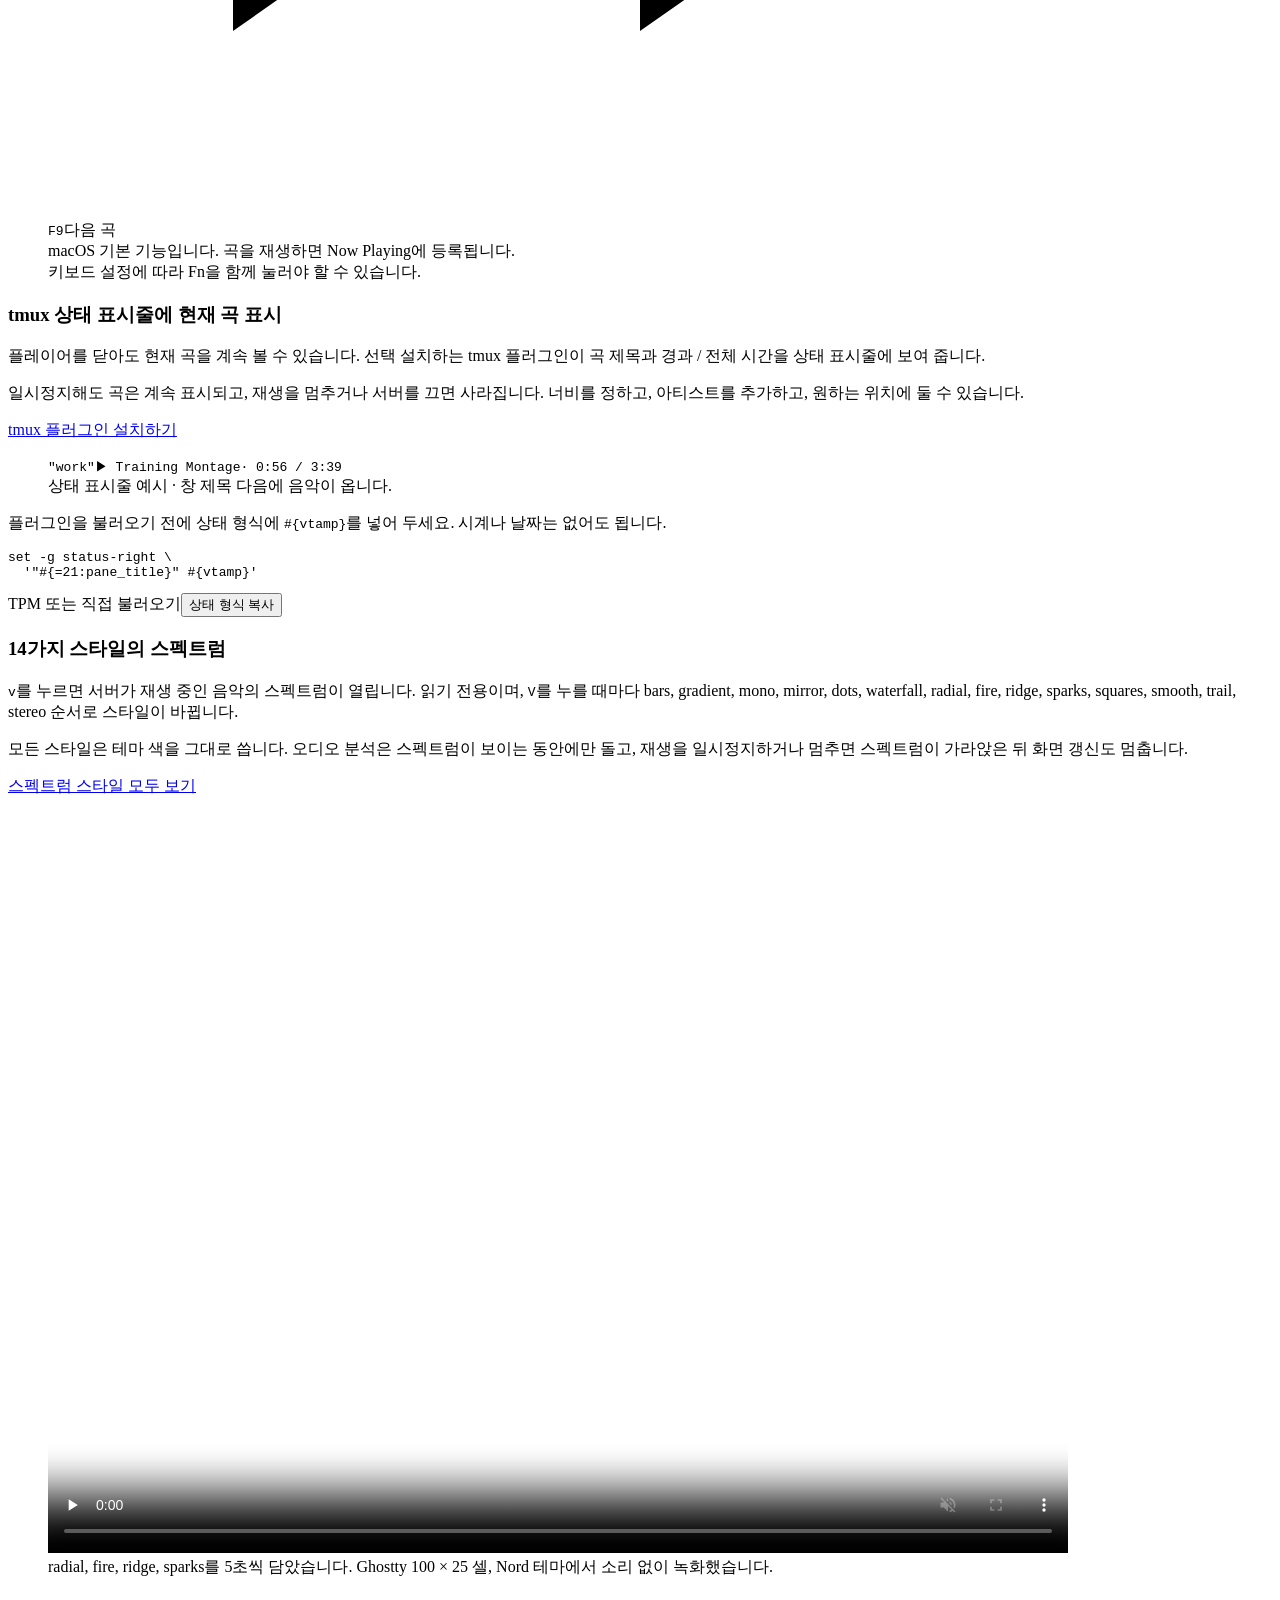
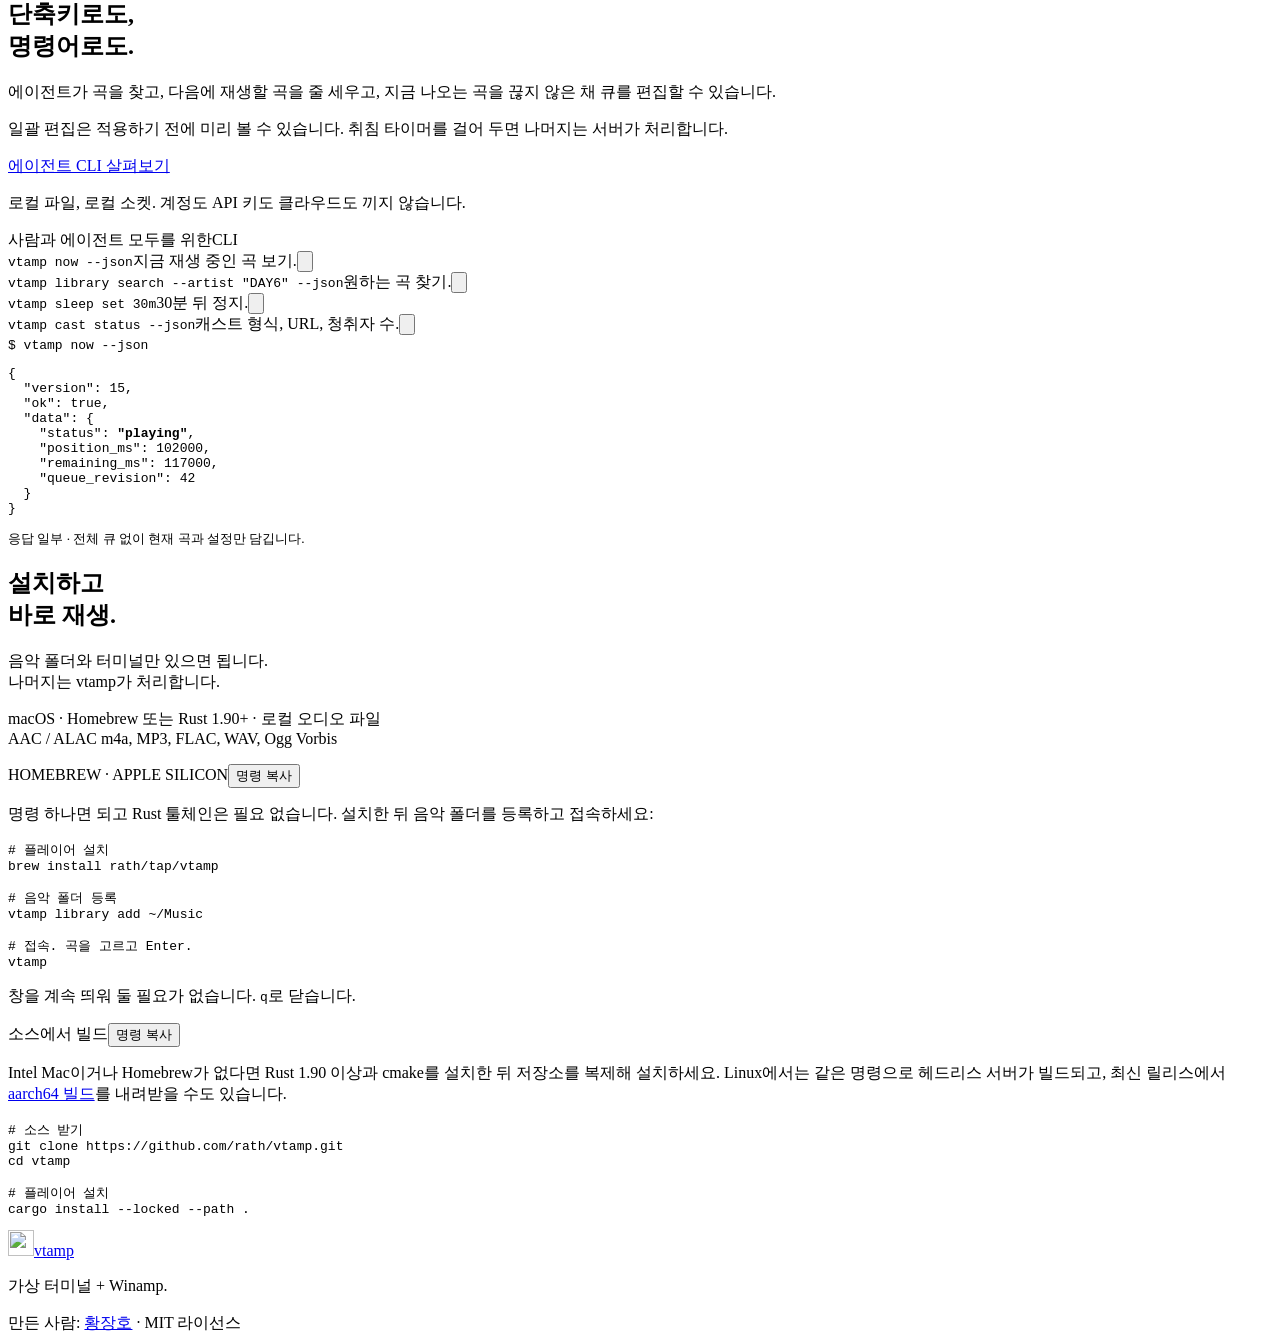
==== commit 29b9ff8e: "chore(release): prepare vtamp 0.5.4 - Bump the crate, lockfile, site badges, and JSON-LD versions to" ====
--- a/site/ko/index.html
+++ b/site/ko/index.html
@@ -6,14 +6,14 @@
 <title>vtamp · 화면을 닫아도 재생이 멈추지 않는 터미널 음악 플레이어</title>
 <link rel="canonical" href="https://vtamp.told.me/ko/"><link rel="alternate" hreflang="ko" href="https://vtamp.told.me/ko/"><link rel="alternate" hreflang="en" href="https://vtamp.told.me/"><link rel="alternate" hreflang="x-default" href="https://vtamp.told.me/">
 <meta property="og:type" content="website"><meta property="og:site_name" content="vtamp"><meta property="og:locale" content="ko_KR"><meta property="og:locale:alternate" content="en_US"><meta property="og:url" content="https://vtamp.told.me/ko/"><meta property="og:title" content="vtamp · 화면을 닫아도 재생이 멈추지 않는 터미널 음악 플레이어"><meta property="og:description" content="vtamp는 터미널 음악 플레이어입니다. 화면을 닫아도 백그라운드 서버가 재생을 이어 가고, 로컬 음악과 라이브 라디오를 한 큐에서 재생하며, 스크립트와 에이전트를 위한 JSON CLI를 제공합니다. Rust로 만들었고 macOS를 먼저 지원합니다."><meta property="og:image" content="https://vtamp.told.me/og-ko.png"><meta property="og:image:type" content="image/png"><meta property="og:image:width" content="1200"><meta property="og:image:height" content="630"><meta property="og:image:alt" content="vtamp: 화면을 닫아도 재생이 멈추지 않는 터미널 음악 플레이어. Homebrew 설치 명령 아래에 앨범 아트와 현재 곡이 보이는 터미널 스크린샷."><meta name="twitter:card" content="summary_large_image">
-<script type="application/ld+json">{"@context":"https://schema.org","@type":"SoftwareApplication","name":"vtamp","url":"https://vtamp.told.me/ko/","inLanguage":"ko","description":"vtamp는 터미널 음악 플레이어입니다. 화면을 닫아도 백그라운드 서버가 재생을 이어 가고, 로컬 음악과 라이브 라디오를 한 큐에서 재생하며, 스크립트와 에이전트를 위한 JSON CLI를 제공합니다. Rust로 만들었고 macOS를 먼저 지원합니다.","applicationCategory":"MultimediaApplication","operatingSystem":"macOS","softwareVersion":"0.5.3","license":"https://github.com/rath/vtamp/blob/main/LICENSE","isAccessibleForFree":true,"offers":{"@type":"Offer","price":"0","priceCurrency":"USD"},"image":"https://vtamp.told.me/og-ko.png","screenshot":"https://vtamp.told.me/screenshots/wide.png","downloadUrl":"https://github.com/rath/vtamp/releases/latest","installUrl":"https://vtamp.told.me/ko/#install","sameAs":["https://github.com/rath/vtamp"],"author":{"@type":"Person","name":"황장호","url":"https://xrath.com"}}</script>
+<script type="application/ld+json">{"@context":"https://schema.org","@type":"SoftwareApplication","name":"vtamp","url":"https://vtamp.told.me/ko/","inLanguage":"ko","description":"vtamp는 터미널 음악 플레이어입니다. 화면을 닫아도 백그라운드 서버가 재생을 이어 가고, 로컬 음악과 라이브 라디오를 한 큐에서 재생하며, 스크립트와 에이전트를 위한 JSON CLI를 제공합니다. Rust로 만들었고 macOS를 먼저 지원합니다.","applicationCategory":"MultimediaApplication","operatingSystem":"macOS","softwareVersion":"0.5.4","license":"https://github.com/rath/vtamp/blob/main/LICENSE","isAccessibleForFree":true,"offers":{"@type":"Offer","price":"0","priceCurrency":"USD"},"image":"https://vtamp.told.me/og-ko.png","screenshot":"https://vtamp.told.me/screenshots/wide.png","downloadUrl":"https://github.com/rath/vtamp/releases/latest","installUrl":"https://vtamp.told.me/ko/#install","sameAs":["https://github.com/rath/vtamp"],"author":{"@type":"Person","name":"황장호","url":"https://xrath.com"}}</script>
 <link rel="icon" type="image/png" sizes="32x32" href="../favicon-32.png"><link rel="icon" type="image/png" sizes="64x64" href="../favicon-64.png"><link rel="apple-touch-icon" sizes="180x180" href="../apple-touch-icon.png"><link rel="preload" href="../fonts/Pretendard-Regular.subset.woff2" as="font" type="font/woff2" crossorigin><link rel="preload" href="../fonts/Pretendard-Medium.subset.woff2" as="font" type="font/woff2" crossorigin><link rel="stylesheet" href="../style.css">
 <script type="application/json" id="strings">{"pauseLabel":"자동 전환 멈추기","playLabel":"자동 전환 시작하기","pause":"일시정지","play":"재생","loading":"스크린샷을 아직 불러오는 중입니다. 잠시 후 다시 시도해 주세요.","unavailable":"스크린샷을 불러올 수 없습니다","unavailableReload":"스크린샷을 불러올 수 없습니다. 페이지를 새로 고쳐 주세요.","copied":"명령을 복사했습니다.","copyFallback":"직접 선택해 복사하세요: ","videoPauseLabel":"스펙트럼 영상 일시정지","videoPlayLabel":"스펙트럼 영상 재생"}</script><script src="../app.js" defer></script>
 </head>
 <body>
 <a class="skip-link" href="#main">본문으로 건너뛰기</a>
 <header class="masthead wrap">
-<a class="brand" href="#main" aria-label="vtamp 홈"><img src="../mark.png" alt="" width="32" height="32">vtamp<span class="version">v0.5.3</span></a>
+<a class="brand" href="#main" aria-label="vtamp 홈"><img src="../mark.png" alt="" width="32" height="32">vtamp<span class="version">v0.5.4</span></a>
 <nav aria-label="주 메뉴"><a href="#how-it-works">소개</a><a href="#commands">명령어</a><a class="nav-install" href="#install">시작하기 <svg viewBox="0 0 24 24" aria-hidden="true"><path d="M6 18 18 6M6 6h12v12"/></svg></a><a class="nav-lang" href="../" hreflang="en" lang="en">English</a></nav>
 </header>
 <main id="main">
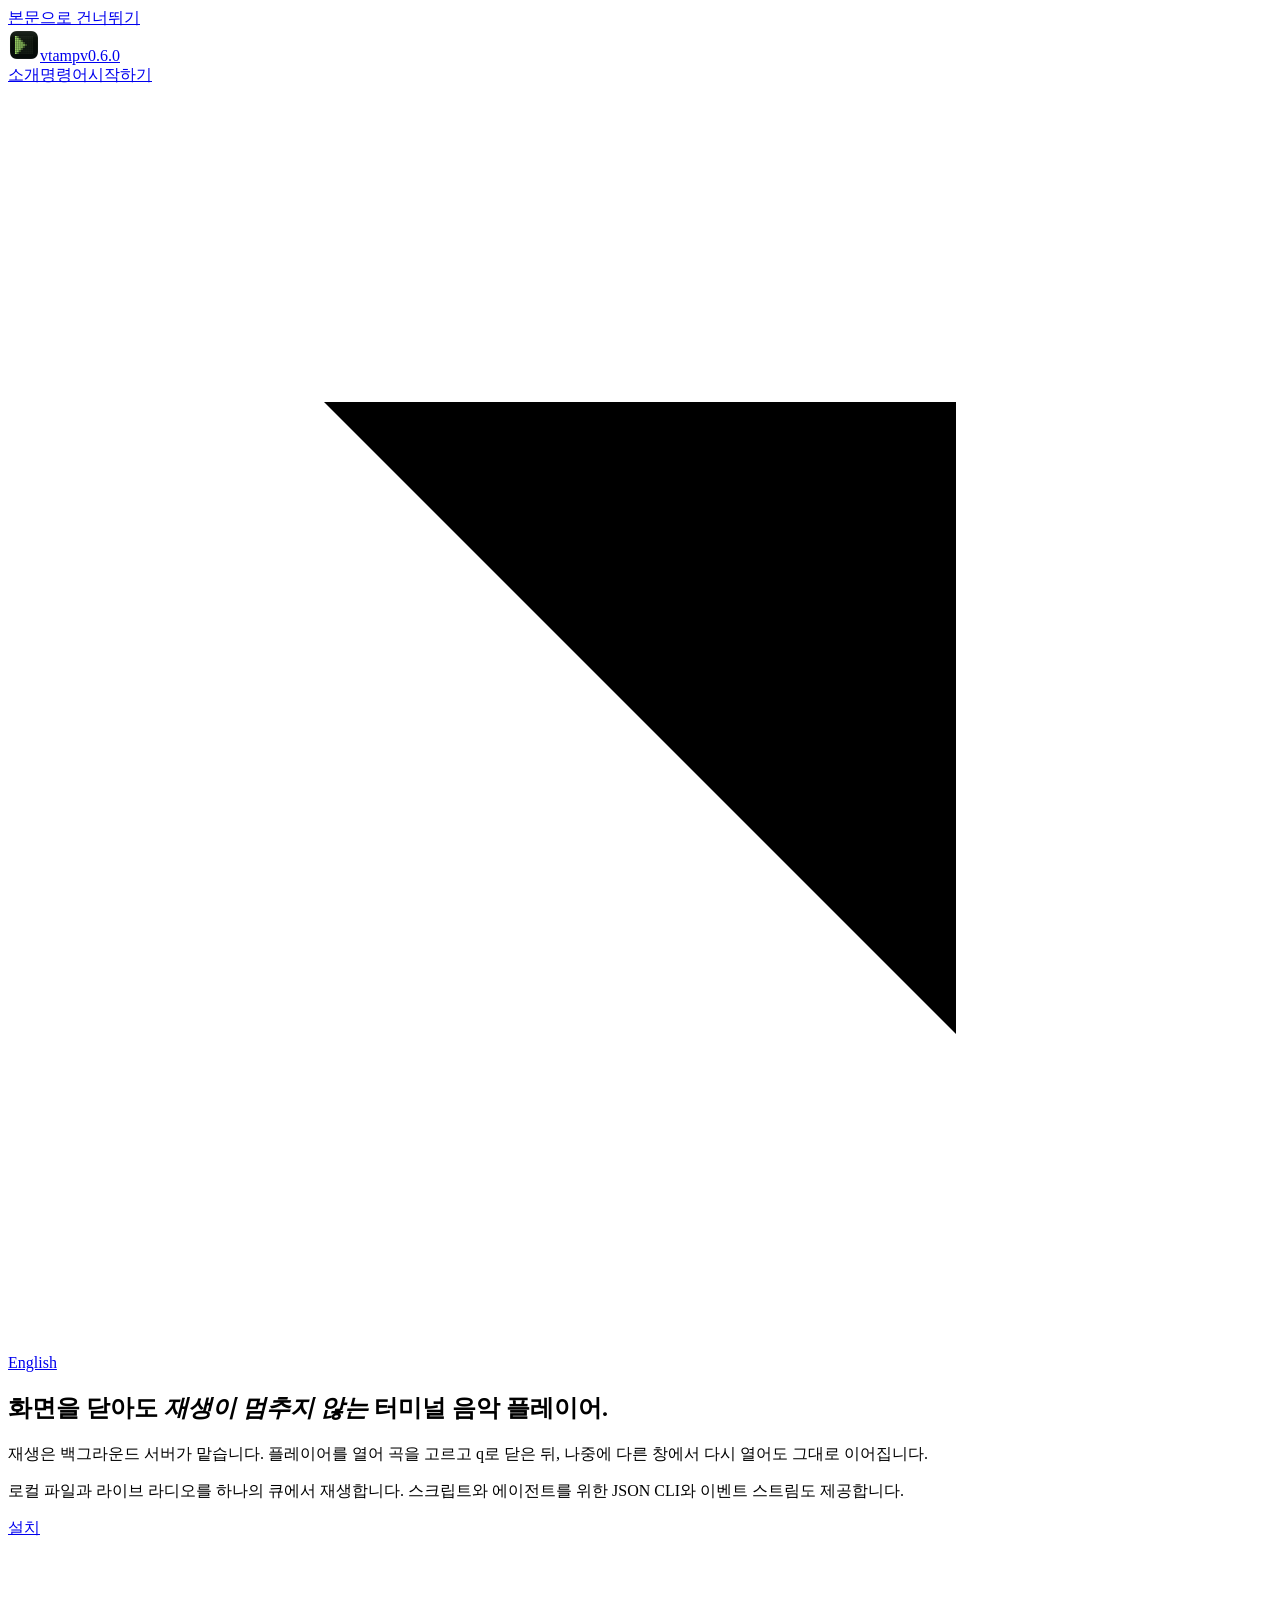
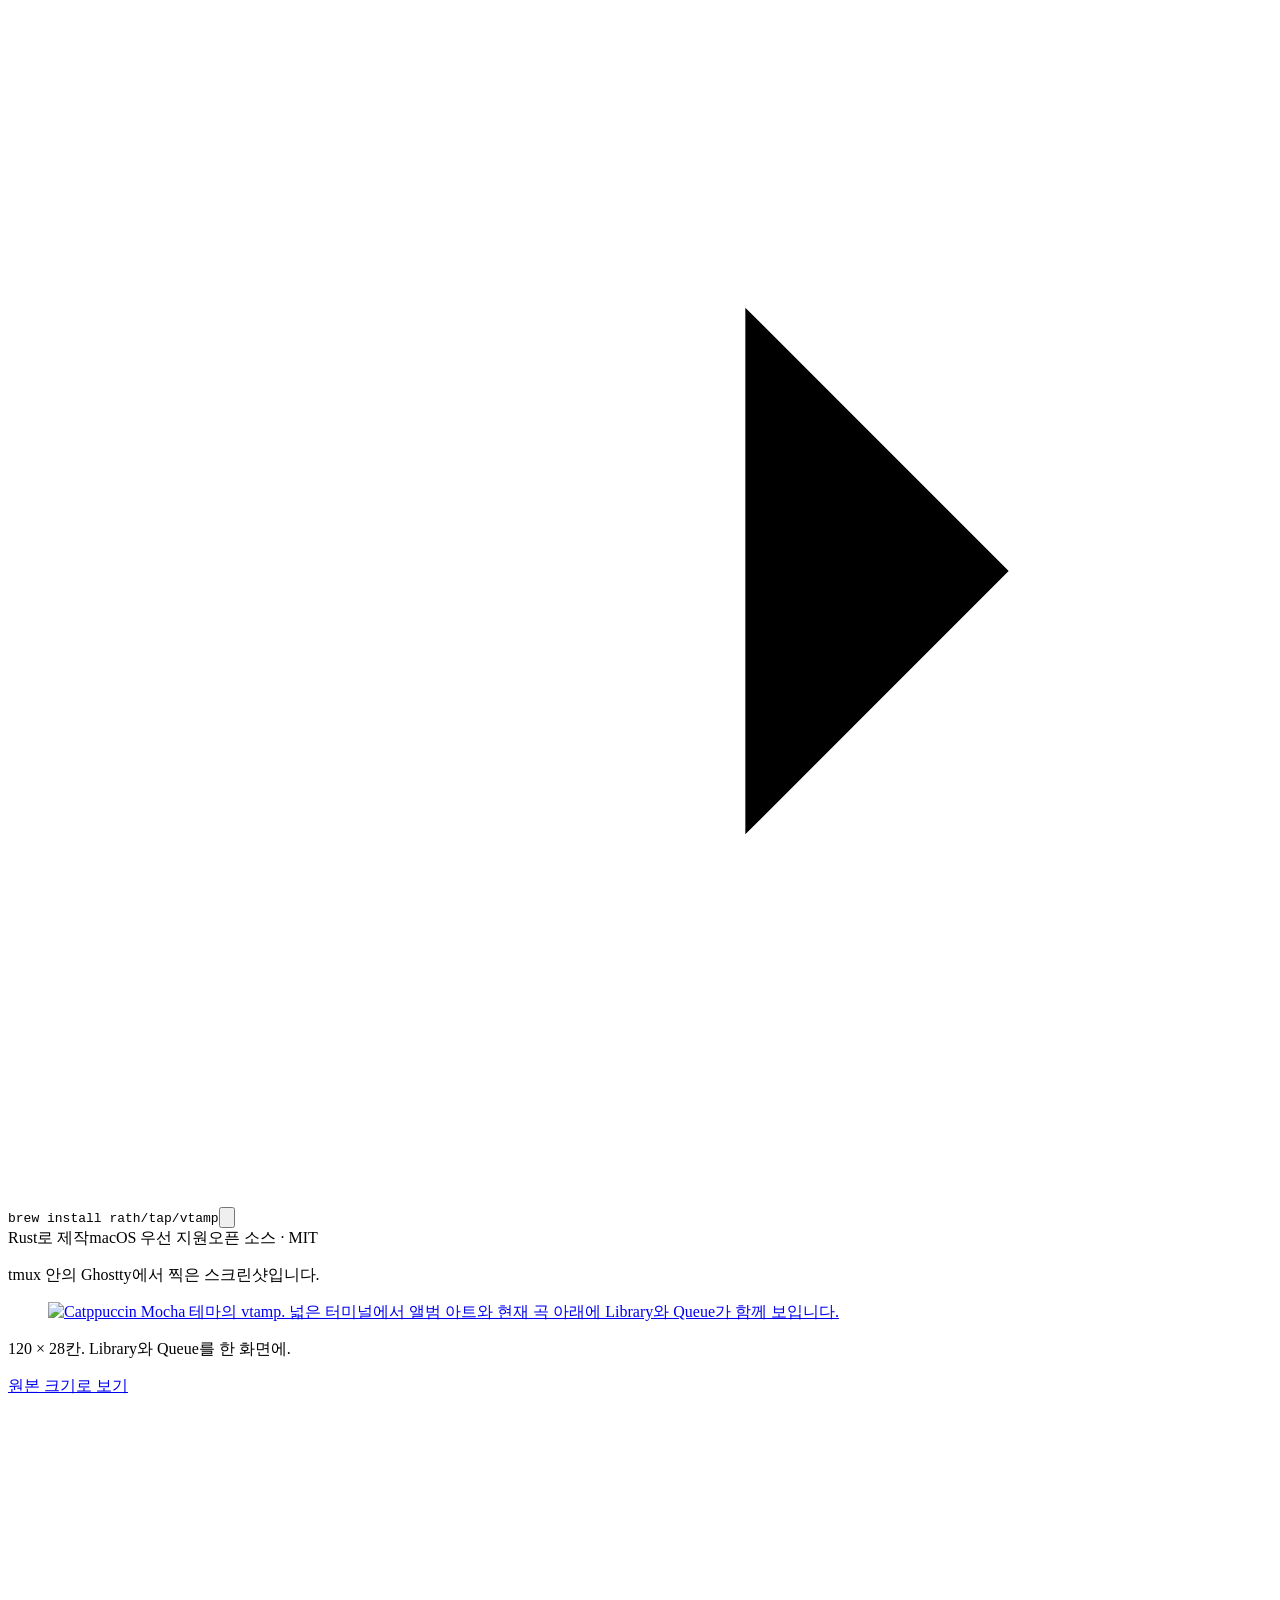
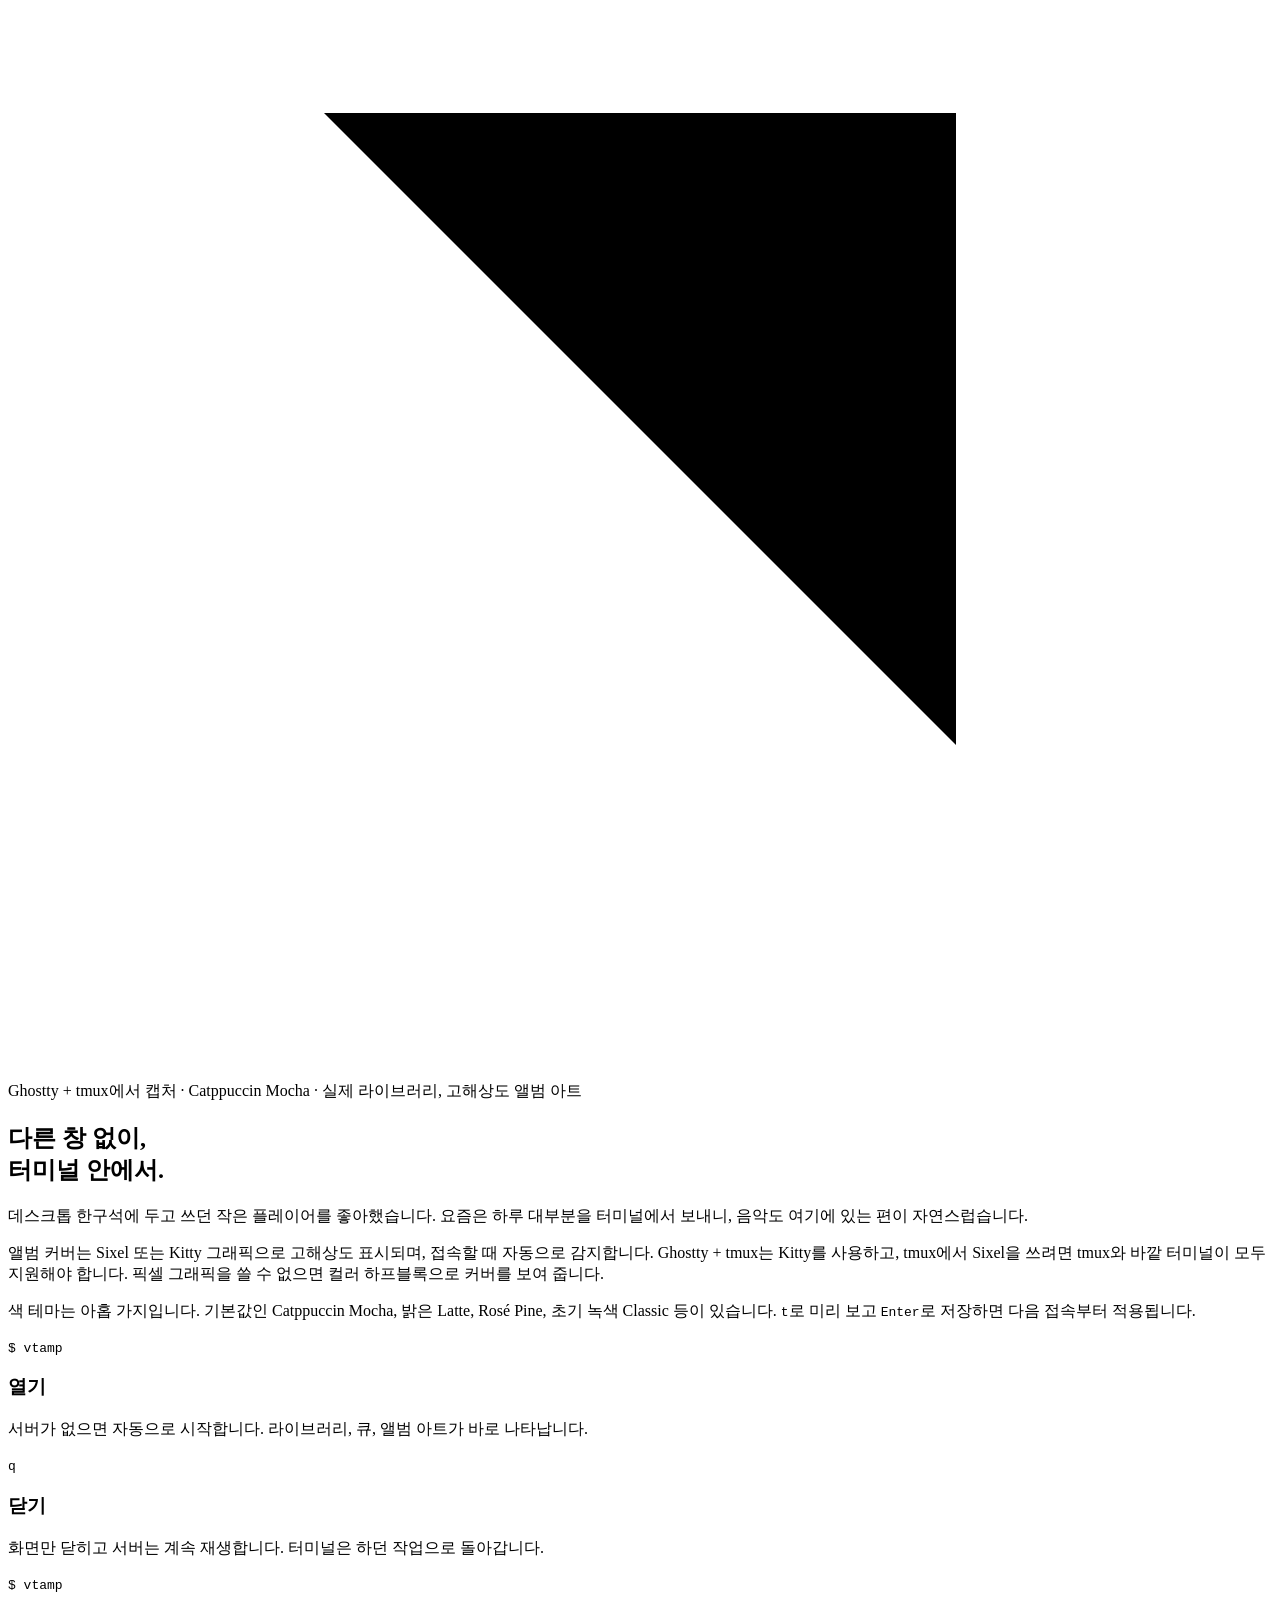
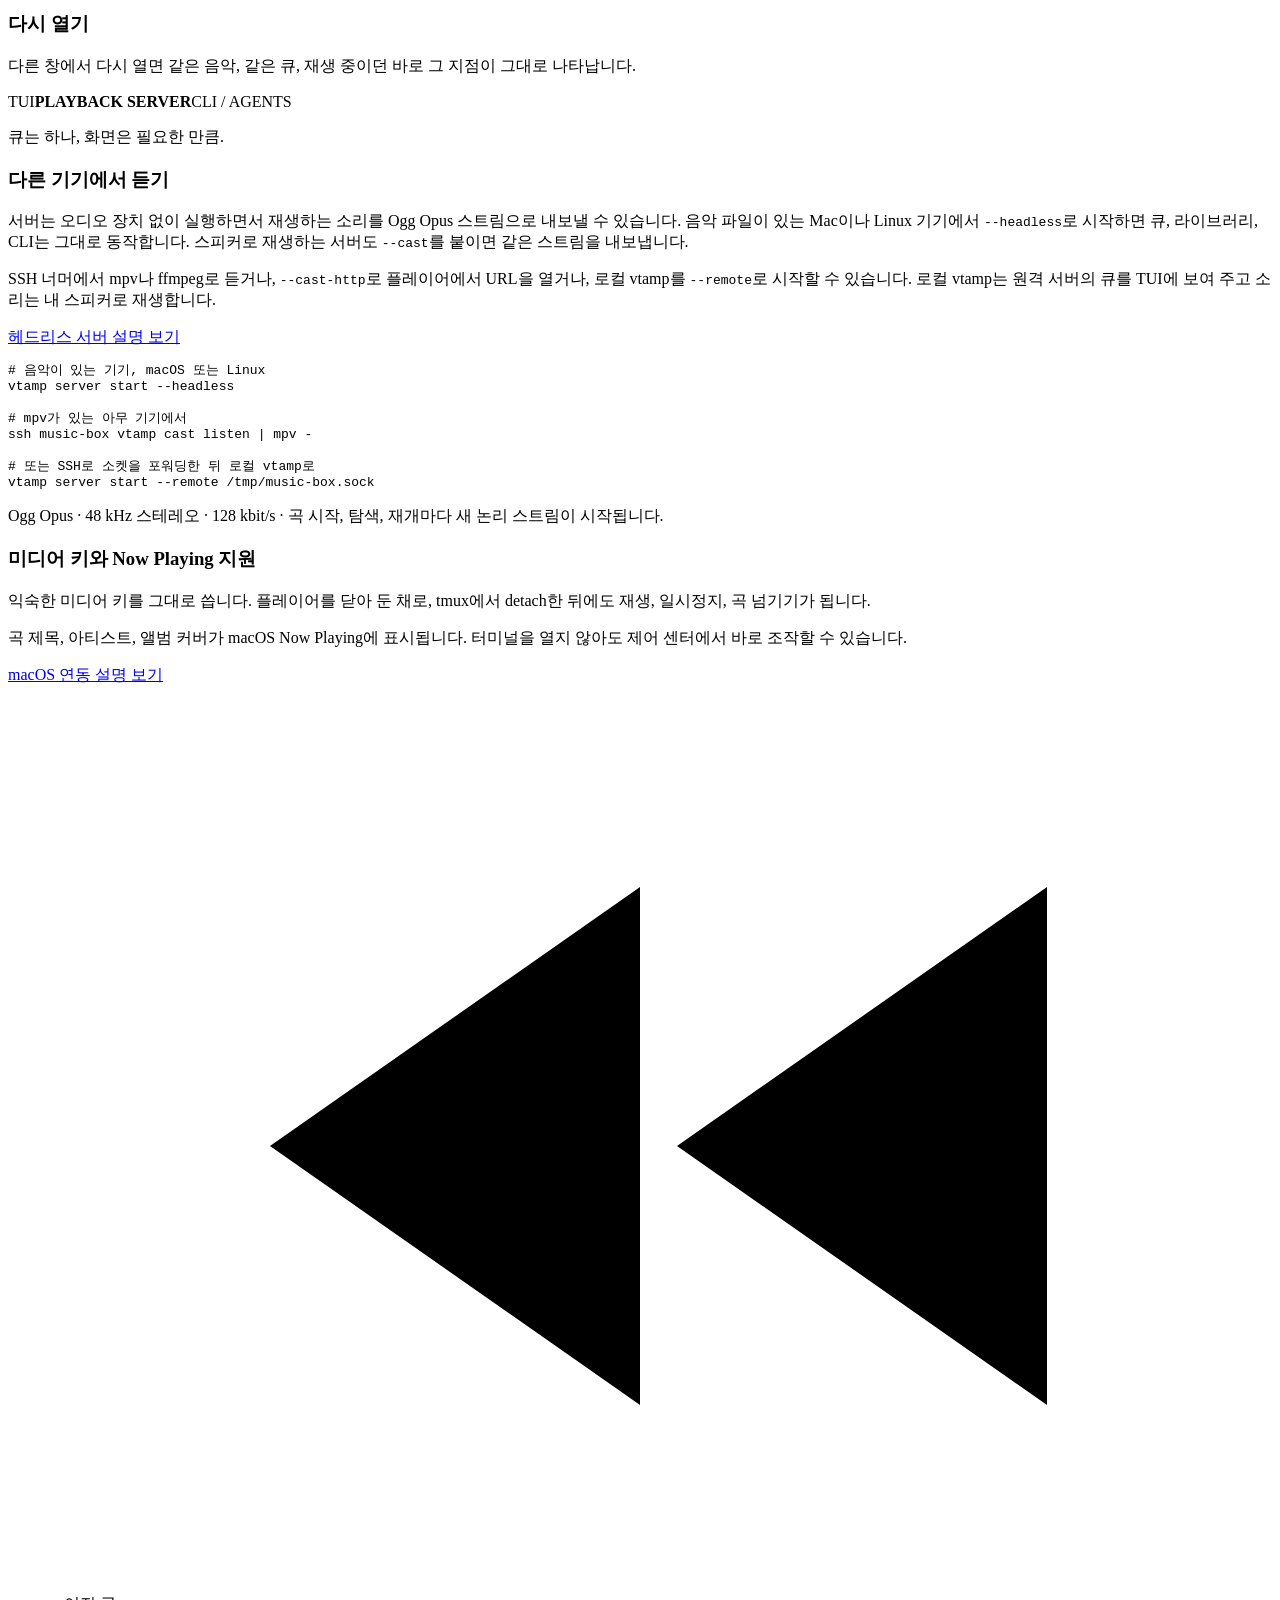
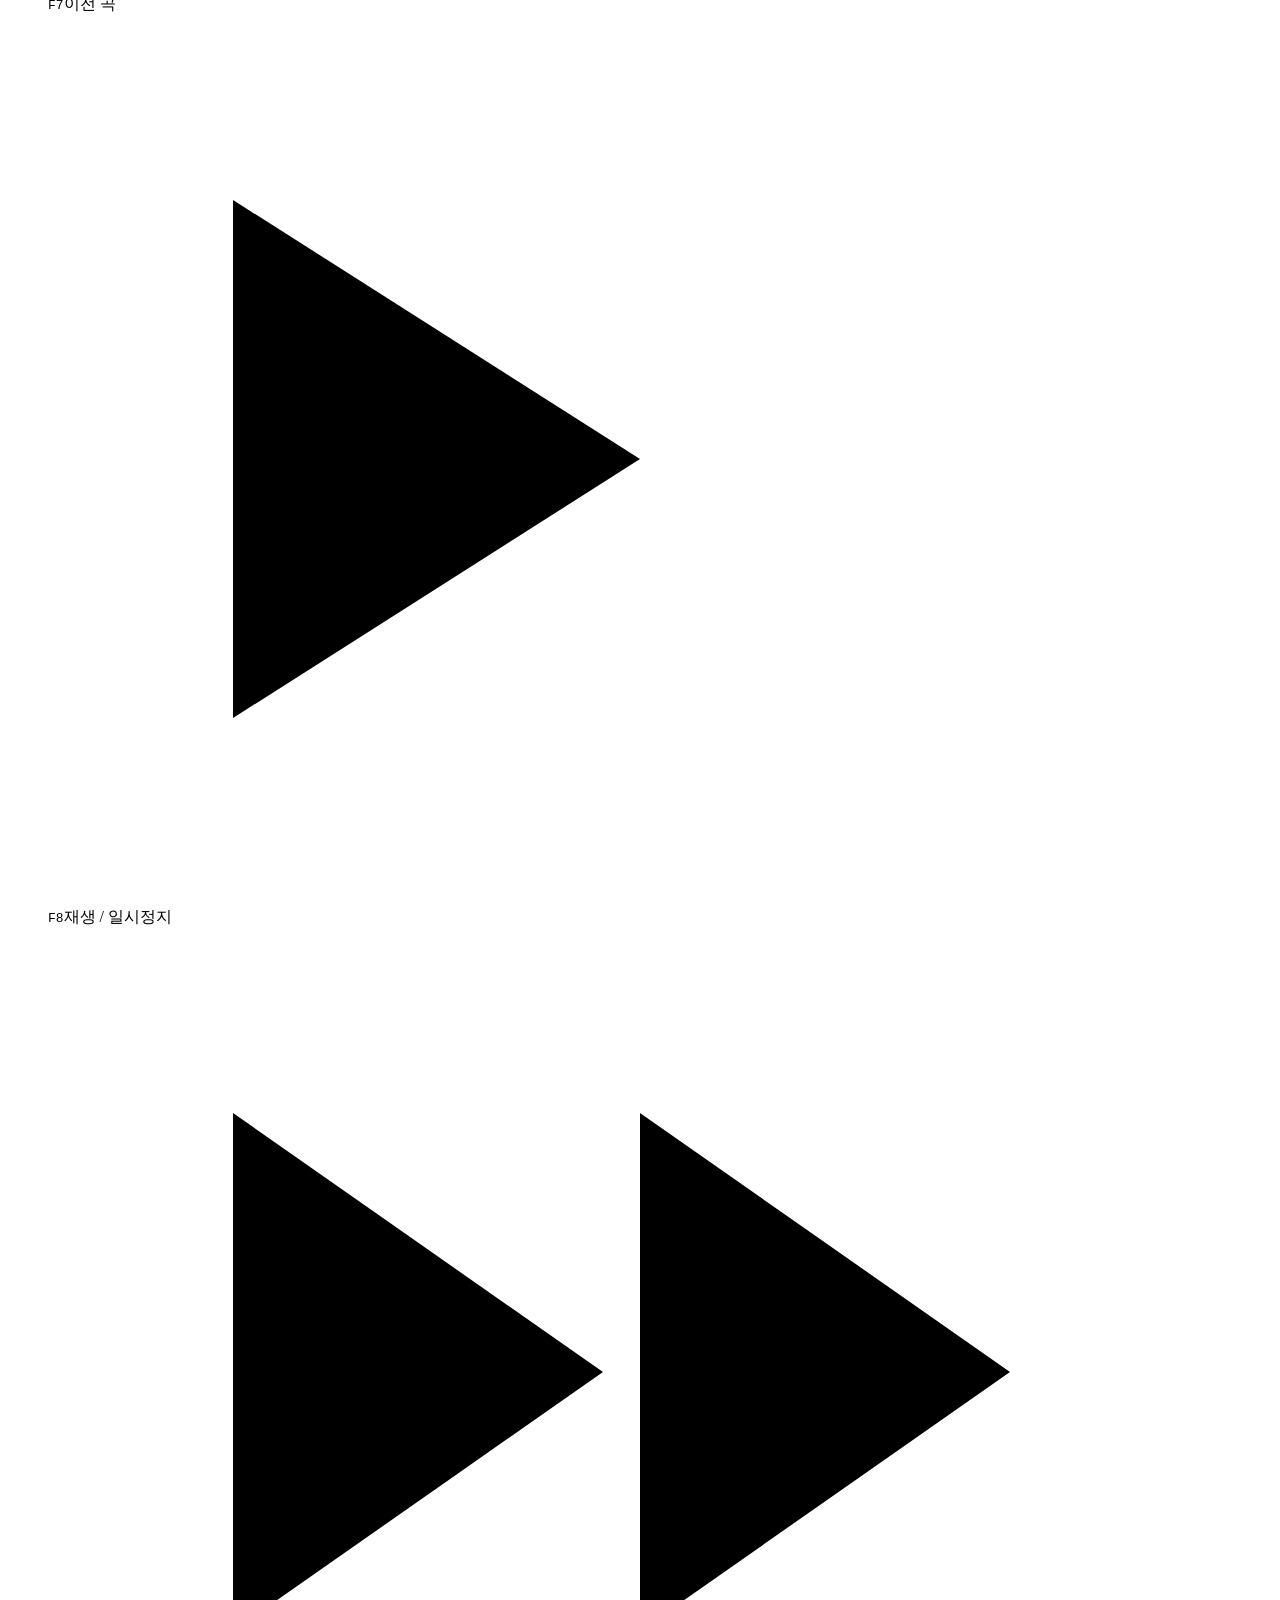
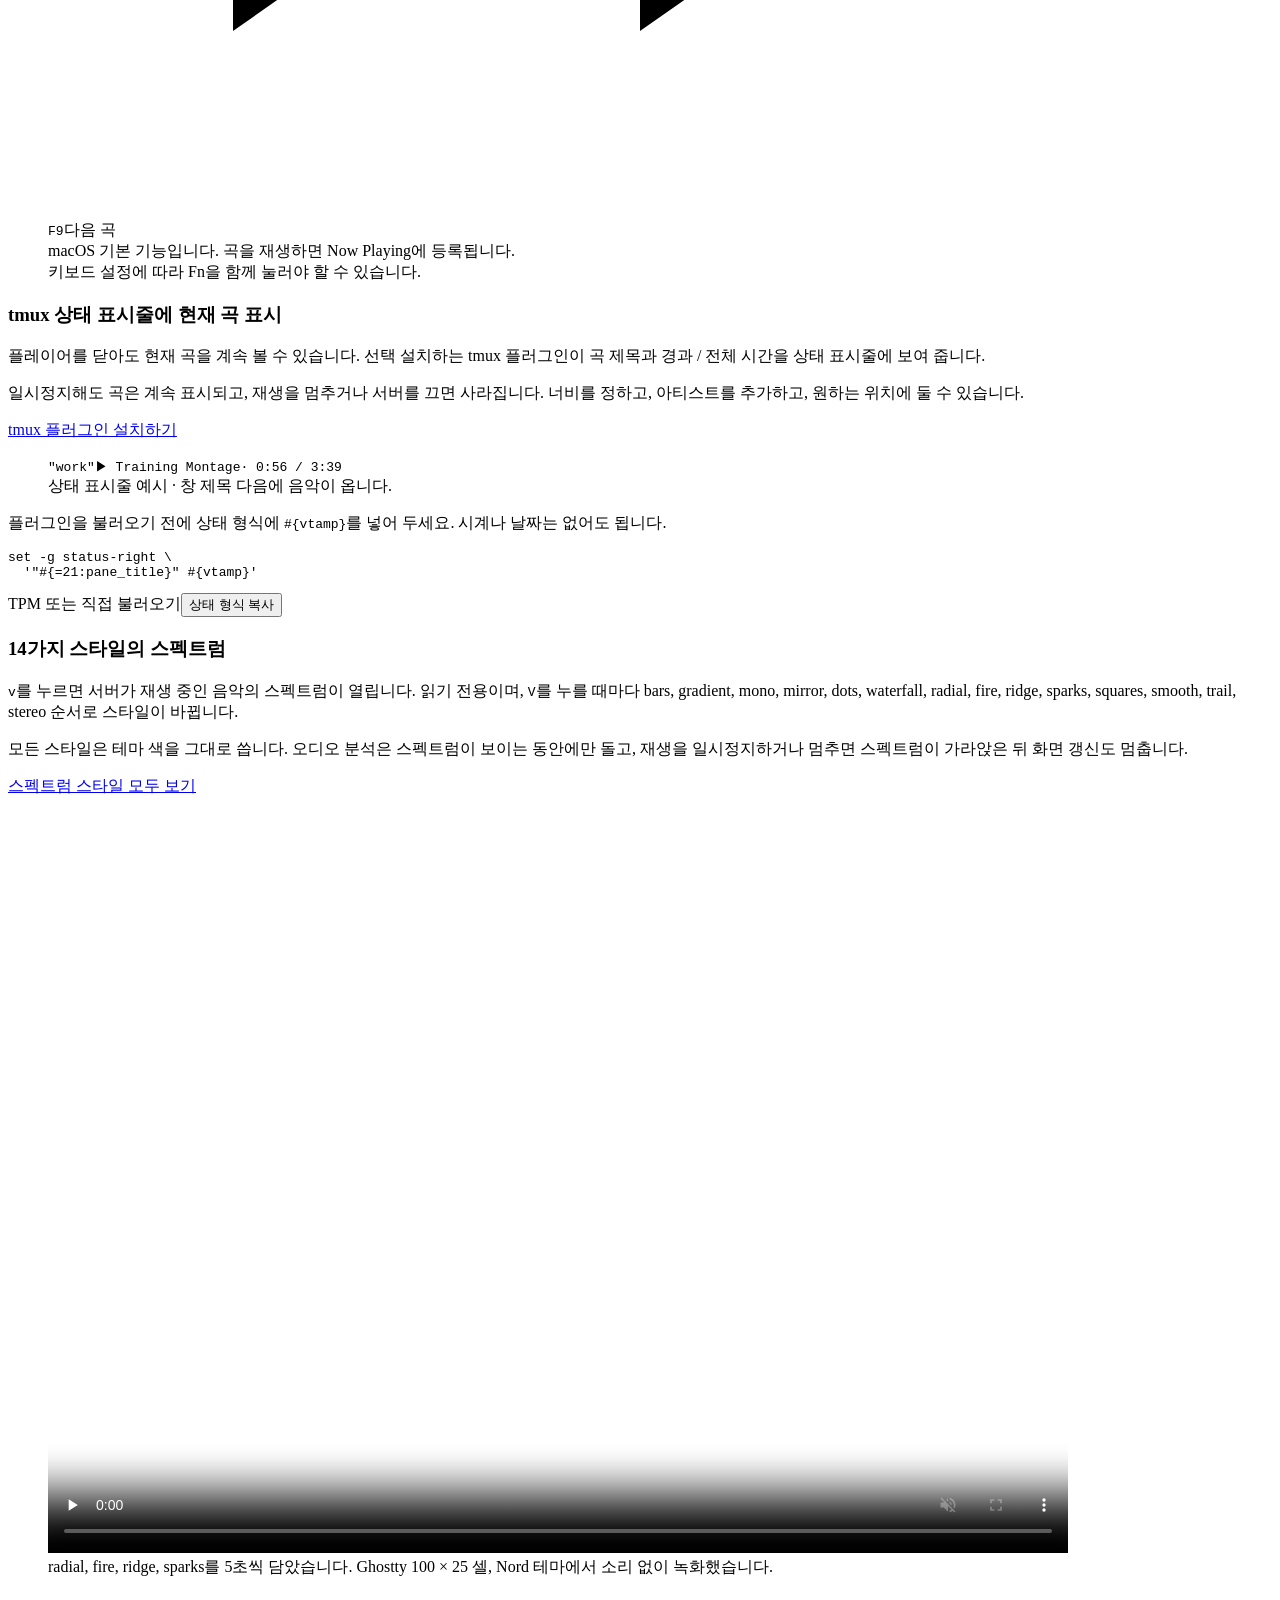
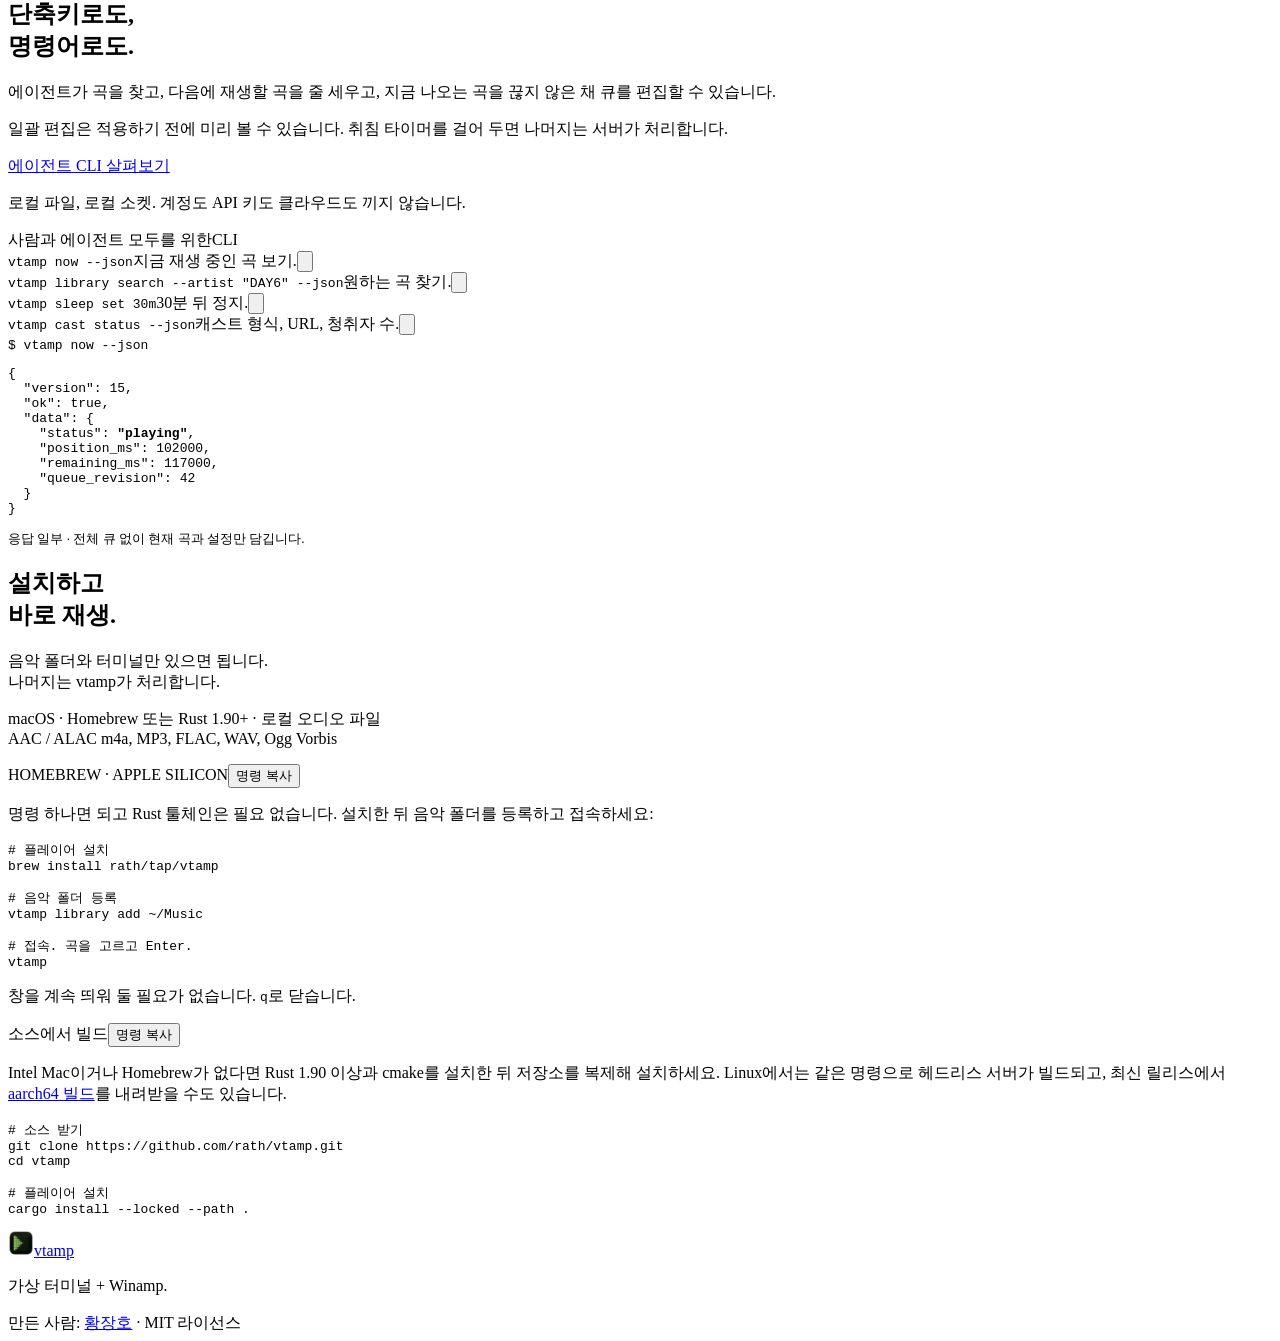
==== commit 70e09bdc: "chore(release): prepare vtamp 0.6.0 - Bump the crate, the lockfile entry, and the website's version " ====
--- a/site/ko/index.html
+++ b/site/ko/index.html
@@ -6,14 +6,14 @@
 <title>vtamp · 화면을 닫아도 재생이 멈추지 않는 터미널 음악 플레이어</title>
 <link rel="canonical" href="https://vtamp.told.me/ko/"><link rel="alternate" hreflang="ko" href="https://vtamp.told.me/ko/"><link rel="alternate" hreflang="en" href="https://vtamp.told.me/"><link rel="alternate" hreflang="x-default" href="https://vtamp.told.me/">
 <meta property="og:type" content="website"><meta property="og:site_name" content="vtamp"><meta property="og:locale" content="ko_KR"><meta property="og:locale:alternate" content="en_US"><meta property="og:url" content="https://vtamp.told.me/ko/"><meta property="og:title" content="vtamp · 화면을 닫아도 재생이 멈추지 않는 터미널 음악 플레이어"><meta property="og:description" content="vtamp는 터미널 음악 플레이어입니다. 화면을 닫아도 백그라운드 서버가 재생을 이어 가고, 로컬 음악과 라이브 라디오를 한 큐에서 재생하며, 스크립트와 에이전트를 위한 JSON CLI를 제공합니다. Rust로 만들었고 macOS를 먼저 지원합니다."><meta property="og:image" content="https://vtamp.told.me/og-ko.png"><meta property="og:image:type" content="image/png"><meta property="og:image:width" content="1200"><meta property="og:image:height" content="630"><meta property="og:image:alt" content="vtamp: 화면을 닫아도 재생이 멈추지 않는 터미널 음악 플레이어. Homebrew 설치 명령 아래에 앨범 아트와 현재 곡이 보이는 터미널 스크린샷."><meta name="twitter:card" content="summary_large_image">
-<script type="application/ld+json">{"@context":"https://schema.org","@type":"SoftwareApplication","name":"vtamp","url":"https://vtamp.told.me/ko/","inLanguage":"ko","description":"vtamp는 터미널 음악 플레이어입니다. 화면을 닫아도 백그라운드 서버가 재생을 이어 가고, 로컬 음악과 라이브 라디오를 한 큐에서 재생하며, 스크립트와 에이전트를 위한 JSON CLI를 제공합니다. Rust로 만들었고 macOS를 먼저 지원합니다.","applicationCategory":"MultimediaApplication","operatingSystem":"macOS","softwareVersion":"0.5.4","license":"https://github.com/rath/vtamp/blob/main/LICENSE","isAccessibleForFree":true,"offers":{"@type":"Offer","price":"0","priceCurrency":"USD"},"image":"https://vtamp.told.me/og-ko.png","screenshot":"https://vtamp.told.me/screenshots/wide.png","downloadUrl":"https://github.com/rath/vtamp/releases/latest","installUrl":"https://vtamp.told.me/ko/#install","sameAs":["https://github.com/rath/vtamp"],"author":{"@type":"Person","name":"황장호","url":"https://xrath.com"}}</script>
+<script type="application/ld+json">{"@context":"https://schema.org","@type":"SoftwareApplication","name":"vtamp","url":"https://vtamp.told.me/ko/","inLanguage":"ko","description":"vtamp는 터미널 음악 플레이어입니다. 화면을 닫아도 백그라운드 서버가 재생을 이어 가고, 로컬 음악과 라이브 라디오를 한 큐에서 재생하며, 스크립트와 에이전트를 위한 JSON CLI를 제공합니다. Rust로 만들었고 macOS를 먼저 지원합니다.","applicationCategory":"MultimediaApplication","operatingSystem":"macOS","softwareVersion":"0.6.0","license":"https://github.com/rath/vtamp/blob/main/LICENSE","isAccessibleForFree":true,"offers":{"@type":"Offer","price":"0","priceCurrency":"USD"},"image":"https://vtamp.told.me/og-ko.png","screenshot":"https://vtamp.told.me/screenshots/wide.png","downloadUrl":"https://github.com/rath/vtamp/releases/latest","installUrl":"https://vtamp.told.me/ko/#install","sameAs":["https://github.com/rath/vtamp"],"author":{"@type":"Person","name":"황장호","url":"https://xrath.com"}}</script>
 <link rel="icon" type="image/png" sizes="32x32" href="../favicon-32.png"><link rel="icon" type="image/png" sizes="64x64" href="../favicon-64.png"><link rel="apple-touch-icon" sizes="180x180" href="../apple-touch-icon.png"><link rel="preload" href="../fonts/Pretendard-Regular.subset.woff2" as="font" type="font/woff2" crossorigin><link rel="preload" href="../fonts/Pretendard-Medium.subset.woff2" as="font" type="font/woff2" crossorigin><link rel="stylesheet" href="../style.css">
 <script type="application/json" id="strings">{"pauseLabel":"자동 전환 멈추기","playLabel":"자동 전환 시작하기","pause":"일시정지","play":"재생","loading":"스크린샷을 아직 불러오는 중입니다. 잠시 후 다시 시도해 주세요.","unavailable":"스크린샷을 불러올 수 없습니다","unavailableReload":"스크린샷을 불러올 수 없습니다. 페이지를 새로 고쳐 주세요.","copied":"명령을 복사했습니다.","copyFallback":"직접 선택해 복사하세요: ","videoPauseLabel":"스펙트럼 영상 일시정지","videoPlayLabel":"스펙트럼 영상 재생"}</script><script src="../app.js" defer></script>
 </head>
 <body>
 <a class="skip-link" href="#main">본문으로 건너뛰기</a>
 <header class="masthead wrap">
-<a class="brand" href="#main" aria-label="vtamp 홈"><img src="../mark.png" alt="" width="32" height="32">vtamp<span class="version">v0.5.4</span></a>
+<a class="brand" href="#main" aria-label="vtamp 홈"><img src="../mark.png" alt="" width="32" height="32">vtamp<span class="version">v0.6.0</span></a>
 <nav aria-label="주 메뉴"><a href="#how-it-works">소개</a><a href="#commands">명령어</a><a class="nav-install" href="#install">시작하기 <svg viewBox="0 0 24 24" aria-hidden="true"><path d="M6 18 18 6M6 6h12v12"/></svg></a><a class="nav-lang" href="../" hreflang="en" lang="en">English</a></nav>
 </header>
 <main id="main">
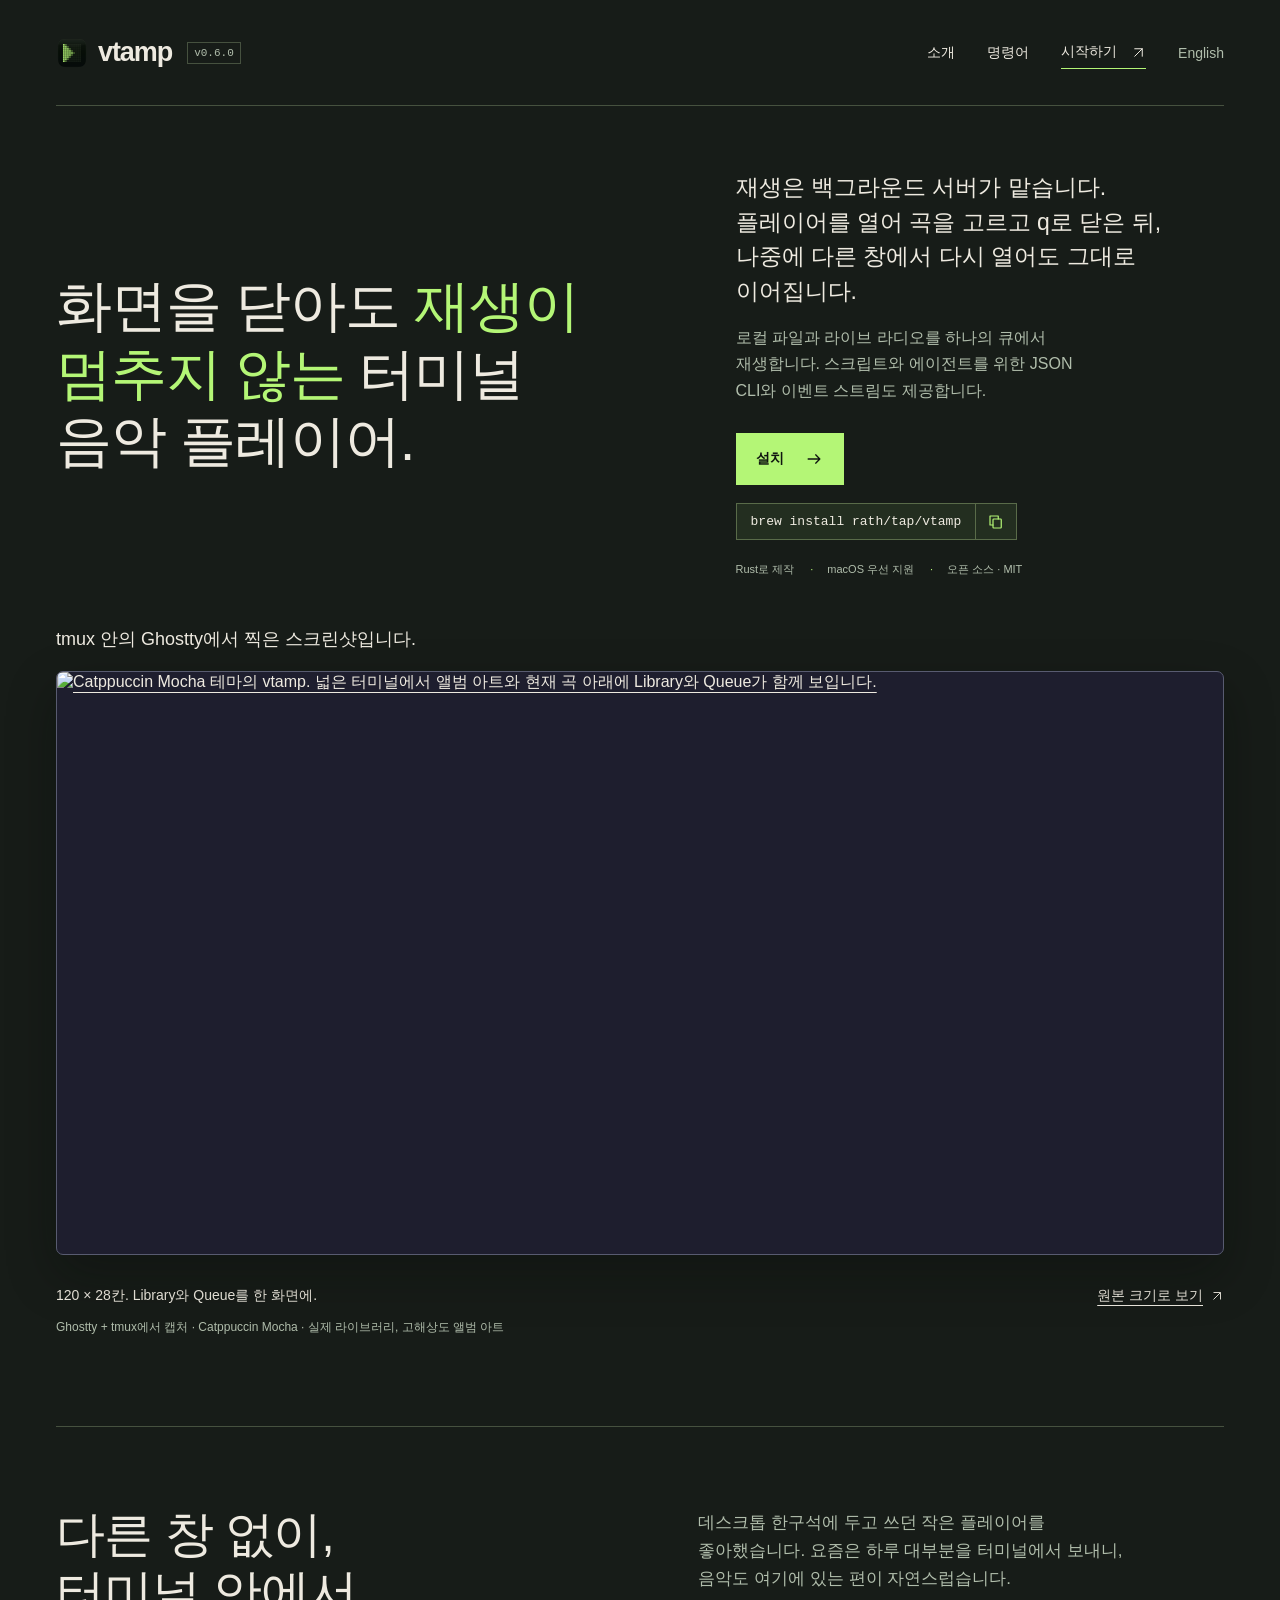
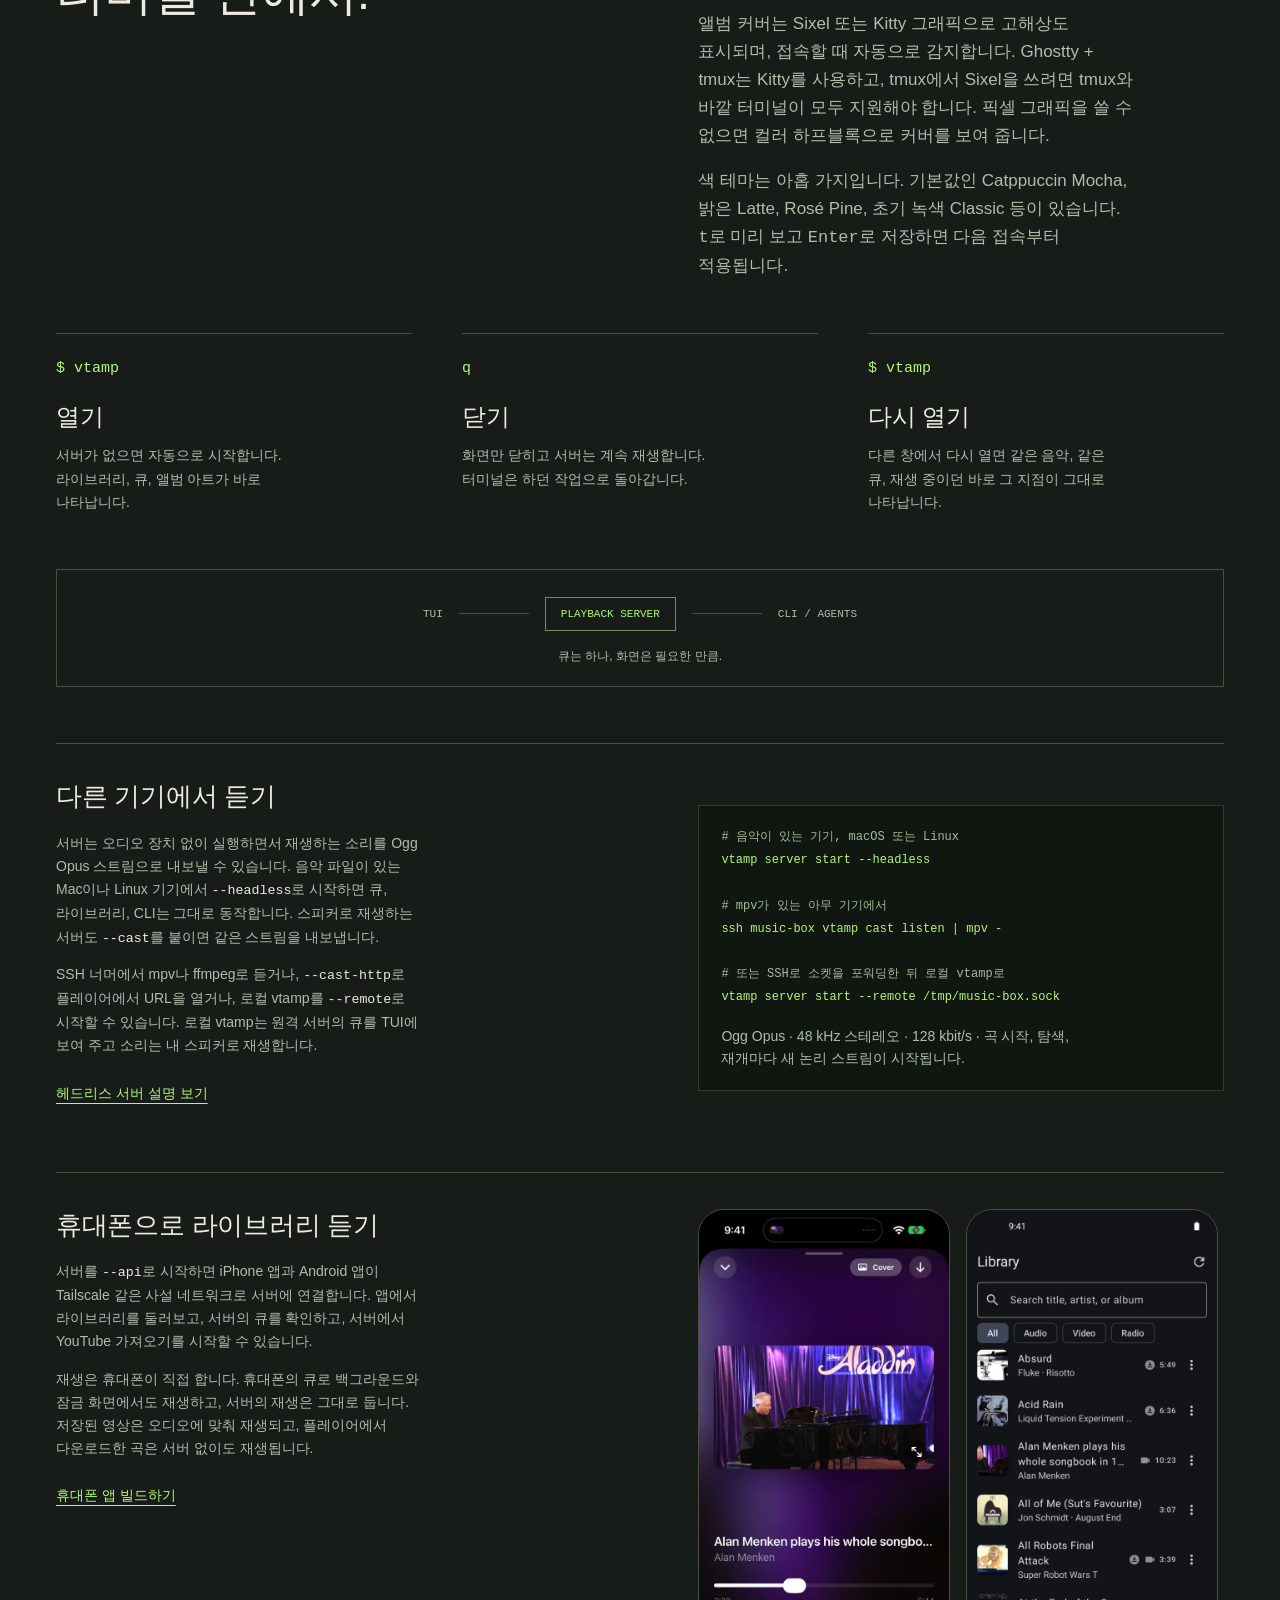
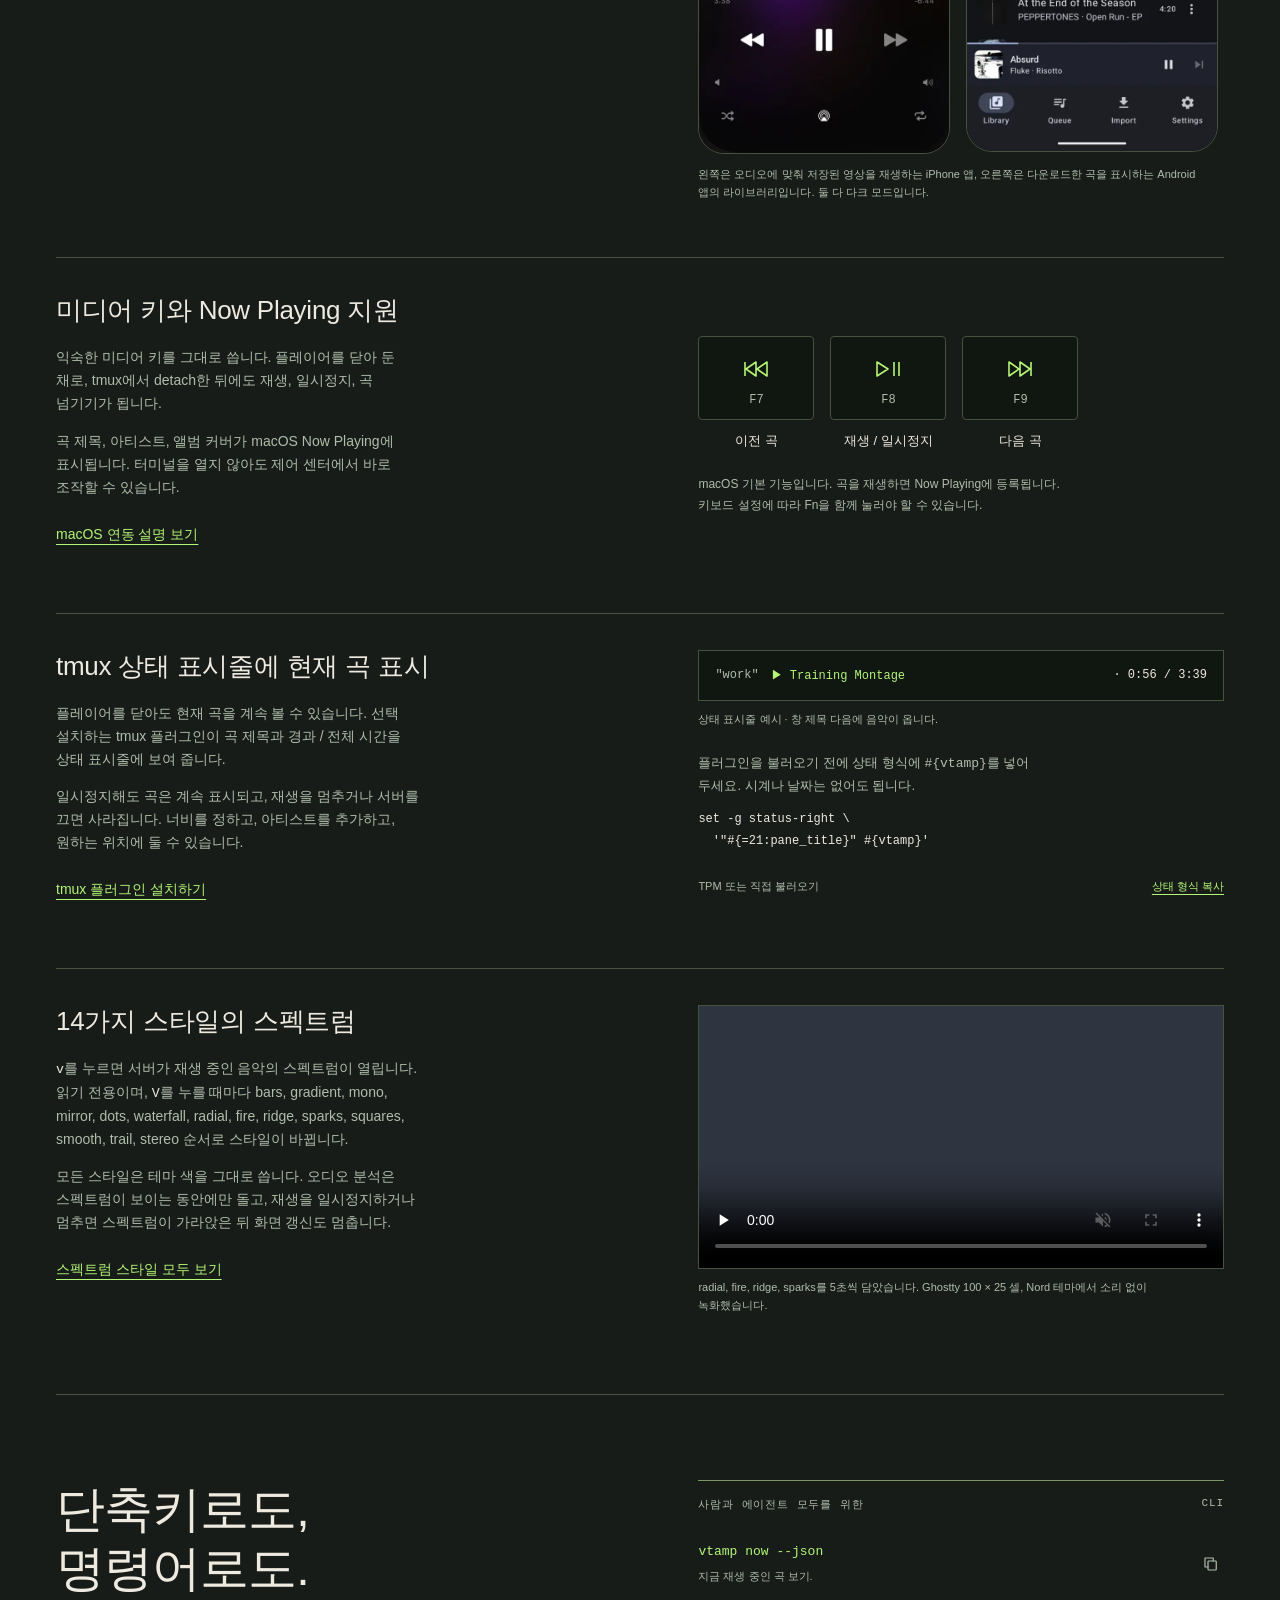
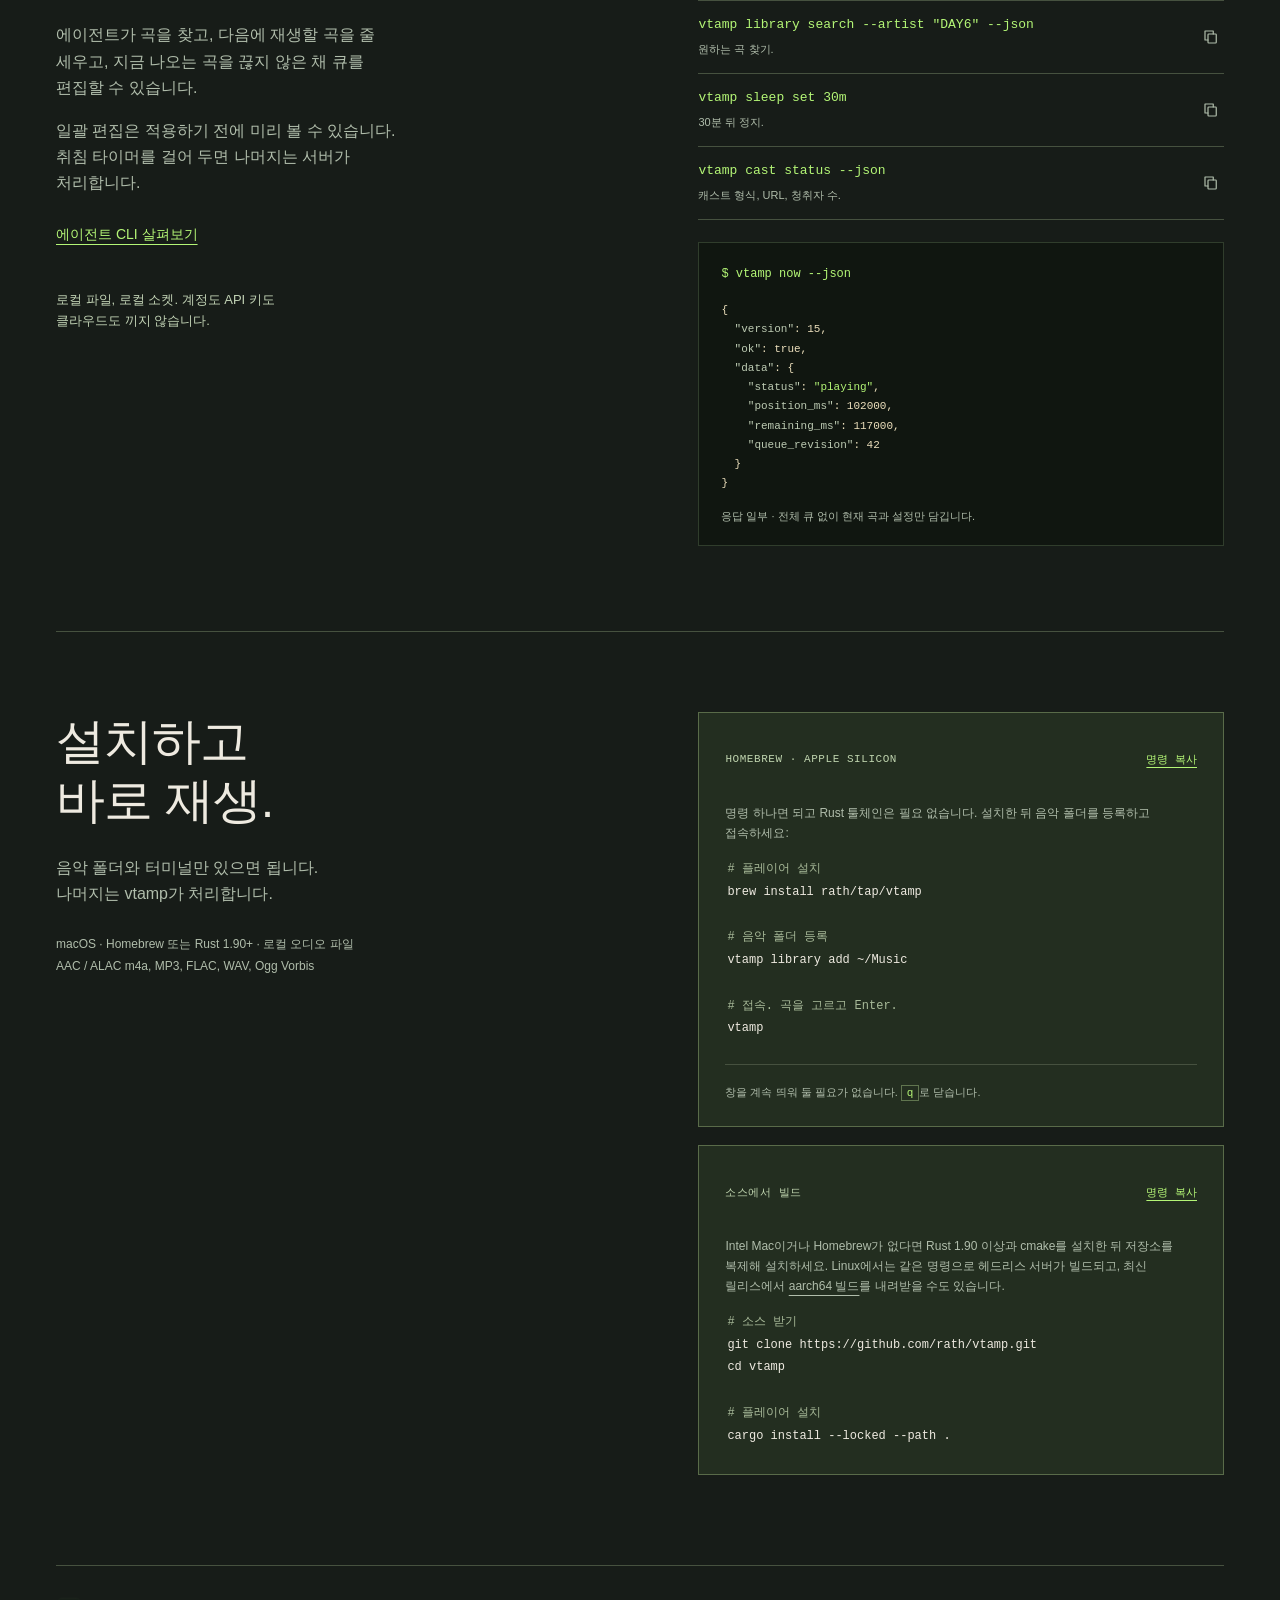
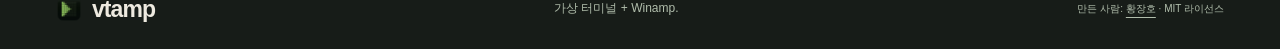
==== commit a92be3d4: "docs: show the current iPhone and Android apps in the README and on the website - Retake the iPhone " ====
--- a/site/ko/index.html
+++ b/site/ko/index.html
@@ -83,6 +83,18 @@
 vtamp server start --remote /tmp/music-box.sock</code></pre>
 <p class="cast-example-foot">Ogg Opus · 48 kHz 스테레오 · 128 kbit/s · 곡 시작, 탐색, 재개마다 새 논리 스트림이 시작됩니다.</p>
 </div>
+</div>
+<div class="apps-feature" aria-labelledby="apps-heading">
+<div>
+<h3 id="apps-heading">휴대폰으로 라이브러리 듣기</h3>
+<p>서버를 <code>--api</code>로 시작하면 iPhone 앱과 Android 앱이 Tailscale 같은 사설 네트워크로 서버에 연결합니다. 앱에서 라이브러리를 둘러보고, 서버의 큐를 확인하고, 서버에서 YouTube 가져오기를 시작할 수 있습니다.</p>
+<p>재생은 휴대폰이 직접 합니다. 휴대폰의 큐로 백그라운드와 잠금 화면에서도 재생하고, 서버의 재생은 그대로 둡니다. 저장된 영상은 오디오에 맞춰 재생되고, 플레이어에서 다운로드한 곡은 서버 없이도 재생됩니다.</p>
+<a class="feature-guide" href="https://github.com/rath/vtamp#iphone-app">휴대폰 앱 빌드하기</a>
+</div>
+<figure class="apps-example">
+<div class="apps-shots"><img src="../screenshots/iphone-now-playing.webp" width="600" height="1304" loading="lazy" decoding="async" alt="iPhone 앱 플레이어. 제목 위에 저장된 공연 영상이 재생되고 아래에 재생 위치 슬라이더와 재생 버튼이 있습니다."><img src="../screenshots/android-library.webp" width="600" height="1300" loading="lazy" decoding="async" alt="Android 앱 라이브러리. 앨범 커버와 영상 표시가 있고, 다운로드한 곡에는 회색 다운로드 표시가 붙어 있습니다."></div>
+<figcaption>왼쪽은 오디오에 맞춰 저장된 영상을 재생하는 iPhone 앱, 오른쪽은 다운로드한 곡을 표시하는 Android 앱의 라이브러리입니다. 둘 다 다크 모드입니다.</figcaption>
+</figure>
 </div>
 <div class="media-feature" aria-labelledby="media-heading">
 <div>
--- a/site/style.css
+++ b/site/style.css
@@ -0,0 +1,232 @@
+@font-face { font-family: 'Space Grotesk'; src: url('fonts/SpaceGrotesk.ttf') format('truetype'); font-weight: 300 700; font-display: swap; }
+/* Pretendard loads only on the Korean page, where html:lang(ko) puts it first. */
+@font-face { font-family: 'Pretendard'; src: url('fonts/Pretendard-Regular.subset.woff2') format('woff2'); font-weight: 400; font-display: swap; }
+@font-face { font-family: 'Pretendard'; src: url('fonts/Pretendard-Medium.subset.woff2') format('woff2'); font-weight: 500; font-display: swap; }
+@font-face { font-family: 'Pretendard'; src: url('fonts/Pretendard-SemiBold.subset.woff2') format('woff2'); font-weight: 600; font-display: swap; }
+:root {
+  --bg: #171c18; --panel: #222a23; --deep: #101610; --text: #eeeae0;
+  --muted: #b0bdab; --line: #46513f; --green: #b4f676; --amber: #efbc72;
+  --mono: ui-monospace, SFMono-Regular, Consolas, monospace;
+  color-scheme: dark; font-family: 'Space Grotesk', sans-serif;
+  background: var(--bg); color: var(--text); scroll-behavior: smooth; scroll-padding-top: 2rem;
+}
+* { box-sizing: border-box; scrollbar-color: var(--line) var(--bg); }
+body { margin: 0; }
+a { color: inherit; text-decoration-thickness: 1px; text-underline-offset: 5px; }
+button, a { -webkit-tap-highlight-color: transparent; }
+button { font: inherit; cursor: pointer; }
+button:disabled { opacity: .5; cursor: wait; }
+button:focus-visible, a:focus-visible { outline: 3px solid var(--amber); outline-offset: 5px; }
+::selection { background: var(--green); color: var(--deep); }
+code, pre, kbd { font-family: var(--mono); }
+pre { margin: 0; }
+svg { display: block; }
+button svg, .button svg, .nav-install svg { width: 20px; height: 20px; stroke: currentColor; stroke-width: 1.6; fill: none; stroke-linecap: round; stroke-linejoin: round; }
+p { line-height: 1.65; }
+h1, h2, h3, p { margin-top: 0; }
+h1, h2 { font-weight: 500; letter-spacing: -.04em; text-wrap: balance; }
+h2 { font-size: clamp(2rem, 3.8vw, 3.4rem); line-height: 1.08; margin-bottom: 1.6rem; }
+.wrap { width: min(1264px, calc(100% - 112px)); margin-inline: auto; }
+.skip-link { position: absolute; top: -100px; left: 20px; background: var(--green); color: var(--deep); padding: 12px; z-index: 5; }
+.skip-link:focus { top: 10px; }
+.masthead { display: flex; align-items: center; justify-content: space-between; height: 106px; border-bottom: 1px solid var(--line); }
+.brand { display: inline-flex; gap: 10px; align-items: center; font-size: 27px; font-weight: 600; letter-spacing: -.04em; text-decoration: none; }
+.version { font: 11px var(--mono); letter-spacing: 0; color: var(--muted); border: 1px solid var(--line); padding: 4px 6px; margin-left: 5px; }
+.masthead nav { display: flex; gap: 32px; align-items: center; font-size: 14px; }
+.masthead nav a { text-decoration: none; white-space: nowrap; }
+.masthead nav a:hover { color: var(--green); }
+.nav-lang { color: var(--muted); }
+.nav-install { display: flex; align-items: center; gap: 14px; border-bottom: 1px solid var(--green); padding-block: 7px; }
+.nav-install svg { width: 15px; height: 15px; }
+
+/* Real terminal pixels get the full width beneath the headline and invitation. */
+.hero { display: grid; grid-template-columns: 1.2fr 1fr; gap: 48px 8%; padding-block: 64px 88px; align-items: center; }
+.hero h1 { font-size: clamp(2.75rem, 4.4vw, 4.25rem); line-height: 1.06; margin: 0; }
+.hero h1 em { font-style: normal; color: var(--green); }
+.lede { font-size: 23px; line-height: 1.5; margin-bottom: 17px; }
+.intro { font-size: 16px; color: var(--muted); max-width: 38ch; margin-bottom: 29px; }
+.button { display: inline-flex; align-items: center; justify-content: center; gap: 20px; padding: 15px 19px; border: 1px solid transparent; font-size: 14px; font-weight: 600; text-decoration: none; transition: background .18s ease-out, color .18s ease-out; white-space: nowrap; }
+.primary { background: var(--green); color: var(--deep); }
+.primary:hover { background: #d0ffac; }
+.hero-facts { display: flex; flex-wrap: wrap; gap: 9px 16px; margin-top: 22px; font-size: 11px; color: var(--muted); }
+.hero-facts span + span::before { content: '·'; padding-right: 14px; color: var(--green); }
+.hero-install { display: flex; width: fit-content; max-width: 100%; align-items: stretch; margin-top: 18px; border: 1px solid #596b49; background: #232e20; }
+.hero-install code { font-size: 13px; color: var(--text); padding: 10px 14px; min-width: 0; overflow-wrap: anywhere; }
+.hero-install .copy-icon { display: inline-flex; align-items: center; padding: 0 11px; border-left: 1px solid #596b49; color: var(--green); transition: background .18s ease-out, color .18s ease-out; }
+.hero-install .copy-icon:hover { background: var(--panel); color: var(--text); }
+.hero-install .copy-icon:focus-visible { outline-offset: -4px; }
+.gallery { grid-column: 1 / -1; min-width: 0; }
+.gallery-toolbar { display: flex; align-items: center; justify-content: space-between; gap: 20px; margin-bottom: 16px; }
+.gallery-toolbar > p { font-size: 18px; margin: 0; }
+.gallery-controls, .gallery-selectors { display: flex; align-items: center; gap: 4px; }
+.gallery-controls { gap: 16px; }
+.gallery-controls button { min-height: 44px; padding: 10px 13px; border: 1px solid transparent; background: transparent; color: var(--muted); font-size: 13px; }
+.gallery-controls button:hover { color: var(--text); background: var(--panel); }
+.gallery-selectors button[aria-pressed="true"] { color: var(--green); border-bottom-color: var(--green); }
+#gallery-rotation { display: flex; align-items: center; gap: 7px; border-color: var(--line); }
+#gallery-rotation svg { width: 16px; height: 16px; }
+.gallery-stage { position: relative; aspect-ratio: 2 / 1; background: #1e1e2e; border: 1px solid #585b70; border-radius: 7px; box-shadow: 0 20px 50px #05090550; overflow: hidden; }
+.gallery-slide { position: absolute; inset: 0; margin: 0; }
+.gallery-slide a { display: flex; width: 100%; height: 100%; align-items: center; justify-content: center; }
+.gallery-slide a:focus-visible { outline-offset: -5px; }
+.gallery-slide img { display: block; width: 100%; height: 100%; object-fit: contain; }
+.gallery-caption { display: flex; align-items: baseline; justify-content: space-between; gap: 16px; margin-top: 19px; font-size: 14px; }
+.gallery-caption p { margin: 0; }
+.gallery-caption a { display: inline-flex; align-items: center; gap: 7px; white-space: nowrap; min-height: 44px; }
+.gallery-caption svg { width: 14px; height: 14px; stroke: currentColor; stroke-width: 1.6; fill: none; }
+.gallery-note { color: var(--muted); font-size: 12px; margin: 0; }
+.sr-only { position: absolute; width: 1px; height: 1px; padding: 0; margin: -1px; overflow: hidden; clip-path: inset(50%); white-space: nowrap; border: 0; }
+[hidden] { display: none !important; }
+
+/* A three-step lifecycle, then practical commands and source installation. */
+.idea { border-top: 1px solid var(--line); padding-top: 78px; padding-bottom: 80px; }
+.idea-title { display: grid; grid-template-columns: 1fr 1fr; gap: 10%; align-items: start; margin-bottom: 36px; }
+.idea-title p { max-width: 47ch; color: var(--muted); font-size: 17px; margin-top: 4px; }
+.lifecycle { display: grid; grid-template-columns: repeat(3, 1fr); gap: 50px; }
+.lifecycle-step { border-top: 1px solid var(--line); padding-top: 24px; }
+.lifecycle-step code { display: inline-block; font-size: 15px; color: var(--green); margin-bottom: 24px; }
+.lifecycle-step h3 { font-weight: 500; font-size: 24px; letter-spacing: -.025em; margin-bottom: 12px; }
+.lifecycle-step p { font-size: 14px; color: var(--muted); max-width: 33ch; margin-bottom: 0; }
+.architecture { display: flex; flex-wrap: wrap; align-items: center; justify-content: center; margin-top: 55px; border: 1px solid var(--line); padding: 27px 24px 20px; gap: 16px; font: 11px var(--mono); color: var(--muted); }
+.architecture strong { font-weight: 400; color: var(--green); border: 1px solid #6f8d55; padding: 10px 15px; white-space: nowrap; }
+.connector { height: 1px; background: var(--line); width: 70px; }
+.architecture p { flex-basis: 100%; font-family: 'Space Grotesk', sans-serif; text-align: center; font-size: 12px; margin: 0; }
+.tmux-feature, .media-feature, .cast-feature, .apps-feature, .spectrum-feature { display: grid; grid-template-columns: 1fr 1fr; gap: 10%; margin-top: 56px; border-top: 1px solid var(--line); padding-top: 36px; }
+.tmux-feature h3, .media-feature h3, .cast-feature h3, .apps-feature h3, .spectrum-feature h3 { font-size: 26px; font-weight: 500; letter-spacing: -.025em; margin-bottom: 18px; }
+.tmux-feature p, .media-feature p, .cast-feature > div > p, .apps-feature > div > p, .spectrum-feature > div > p { font-size: 14px; color: var(--muted); max-width: 48ch; }
+.tmux-guide, .feature-guide { display: inline-flex; align-items: center; min-height: 44px; color: var(--green); font-size: 14px; }
+.tmux-guide:hover, .feature-guide:hover { color: var(--text); }
+.media-keyboard { margin: 0; align-self: center; min-width: 0; }
+.media-keys { display: grid; grid-template-columns: repeat(3, minmax(0, 1fr)); gap: 16px; max-width: 380px; }
+.media-keys > div { display: grid; gap: 12px; text-align: center; }
+.media-keys kbd { display: flex; flex-direction: column; align-items: center; gap: 12px; padding: 20px 12px 12px; border: 1px solid var(--line); border-radius: 4px; background: var(--deep); color: var(--muted); font: 12px var(--mono); }
+.media-keys svg { width: 32px; height: 24px; fill: none; stroke: var(--green); stroke-width: 1.6; stroke-linejoin: round; }
+.media-keys span { font-size: 13px; }
+.media-keyboard figcaption { margin-top: 24px; color: var(--muted); font-size: 12px; line-height: 1.7; }
+.tmux-example { min-width: 0; }
+.spectrum-feature > div > p code { font-size: .95em; color: var(--text); }
+.spectrum-example { display: grid; grid-template-columns: minmax(0, 1fr) auto; grid-template-areas: "video video" "caption toggle"; gap: 10px 16px; margin: 0; min-width: 0; align-self: center; }
+.spectrum-example video { grid-area: video; display: block; width: 100%; height: auto; background: #2e3440; border: 1px solid var(--line); }
+.spectrum-example figcaption { grid-area: caption; color: var(--muted); font-size: 11px; line-height: 1.6; }
+#spectrum-toggle { grid-area: toggle; align-self: start; display: flex; align-items: center; gap: 7px; min-height: 44px; padding: 10px 13px; border: 1px solid var(--line); background: transparent; color: var(--muted); font-size: 13px; }
+#spectrum-toggle:hover { color: var(--text); background: var(--panel); }
+#spectrum-toggle svg { width: 16px; height: 16px; }
+.cast-feature > div > p code, .apps-feature > div > p code { font-size: .95em; color: var(--text); white-space: nowrap; }
+.cast-example { min-width: 0; align-self: center; background: var(--deep); border: 1px solid #303d2c; padding: 20px 22px; }
+.cast-example pre { font-size: 12px; line-height: 1.9; white-space: pre-wrap; overflow-wrap: anywhere; }
+.cast-example pre code { color: var(--green); }
+.cast-example-foot { margin: 16px 0 0; color: var(--muted); font-size: 11px; line-height: 1.6; }
+.apps-example { margin: 0; min-width: 0; max-width: 520px; align-self: center; }
+.apps-shots { display: grid; grid-template-columns: 1fr 1fr; gap: 16px; }
+.apps-shots img { display: block; width: 100%; height: auto; border: 1px solid var(--line); border-radius: 26px; background: #000; }
+.apps-example figcaption { margin-top: 12px; color: var(--muted); font-size: 11px; line-height: 1.6; }
+.tmux-example figure { margin: 0 0 24px; }
+.tmux-status { display: flex; align-items: center; gap: 12px; padding: 16px; background: var(--deep); border: 1px solid var(--line); font-size: 12px; white-space: nowrap; }
+.tmux-pane { color: var(--muted); flex-shrink: 0; }
+.tmux-track { color: var(--green); min-width: 0; overflow: hidden; text-overflow: ellipsis; }
+.tmux-time { margin-left: auto; flex-shrink: 0; font-variant-numeric: tabular-nums; }
+.tmux-example figcaption { margin-top: 10px; color: var(--muted); font-size: 11px; line-height: 1.6; }
+.tmux-example > p { font-size: 13px; }
+.tmux-example pre { font-size: 12px; line-height: 1.8; white-space: pre-wrap; overflow-wrap: anywhere; }
+.tmux-example-foot { display: flex; align-items: center; justify-content: space-between; gap: 12px; margin-top: 12px; color: var(--muted); font-size: 11px; }
+.commands { display: grid; grid-template-columns: 1fr 1fr; gap: 10%; border-top: 1px solid var(--line); padding-top: 85px; padding-bottom: 85px; }
+.commands-copy p { font-size: 16px; color: var(--muted); max-width: 39ch; }
+.commands-copy .aside { font-size: 13px; margin-top: 32px; color: #c3d4b6; max-width: 34ch; }
+.command-sheet { border-top: 1px solid #7c9865; min-width: 0; }
+.sheet-heading { display: flex; justify-content: space-between; font: 9px var(--mono); color: var(--muted); letter-spacing: .08em; padding: 16px 0; }
+.command-row { display: grid; grid-template-columns: 1.2fr 1fr 24px; gap: 10px; align-items: center; border-bottom: 1px solid var(--line); padding: 16px 0; }
+.command-row code { font-size: 13px; color: var(--green); }
+.command-row > span { font-size: 11px; color: var(--muted); }
+.copy-icon { padding: 2px; background: none; border: 0; color: var(--muted); }
+.copy-icon:hover { color: var(--green); }
+.copy-icon svg { width: 18px; height: 18px; }
+.json-example { background: var(--deep); padding: 20px 22px; margin-top: 22px; border: 1px solid #303d2c; }
+.json-example > code { font-size: 12px; color: var(--green); }
+.json-example pre { font-size: 11px; line-height: 1.75; color: #ecdfbc; margin-top: 20px; white-space: pre-wrap; }
+.json-example pre span { color: #bdcbb3; }
+.json-example pre b { color: var(--green); font-weight: 400; }
+.json-example small { display: block; margin-top: 14px; color: var(--muted); font-size: 9px; line-height: 1.6; }
+.install { display: grid; grid-template-columns: 1fr 1fr; gap: 10%; border-top: 1px solid var(--line); padding-top: 80px; padding-bottom: 90px; }
+.install > div > p { font-size: 16px; color: var(--muted); }
+.install .requirements { font-size: 12px; line-height: 1.8; margin-top: 27px; }
+.install-options { display: grid; gap: 18px; min-width: 0; }
+.install-code { background: #232e20; border: 1px solid #596b49; padding: 24px 26px; min-width: 0; }
+.install-heading { display: flex; justify-content: space-between; align-items: center; font: 9px var(--mono); color: #bfd4ae; gap: 15px; letter-spacing: .05em; }
+.copy-text { border: 0; background: none; color: var(--green); font-size: 11px; padding: 5px 0; text-decoration: underline; text-underline-offset: 4px; white-space: nowrap; }
+.install-code > p { font-size: 12px; color: var(--muted); margin-top: 23px; }
+.install-code pre { font-size: 12px; line-height: 1.9; overflow: auto; padding: 2px; }
+.comment { color: #a8ba99; }
+.install-code .install-foot { font-size: 11px; border-top: 1px solid var(--line); padding-top: 18px; margin-top: 22px; margin-bottom: 0; }
+.install-foot kbd { color: var(--green); border: 1px solid #60754f; padding: 1px 5px; }
+.footer { display: flex; justify-content: space-between; align-items: center; border-top: 1px solid var(--line); padding-block: 30px; color: var(--muted); gap: 20px; }
+.footer .brand { color: var(--text); font-size: 23px; }
+.footer p { margin: 0; font-size: 12px; }
+.footer > span { font-size: 10px; }
+.copy-feedback { position: fixed; bottom: 20px; left: 50%; transform: translateX(-50%); background: var(--green); color: var(--deep); font-size: 13px; padding: 12px 20px; border-radius: 3px; box-shadow: 0 5px 25px #0005; z-index: 10; }
+.copy-feedback:empty { display: none; }
+@media (max-width: 1100px) {
+  .wrap { width: calc(100% - 64px); } .hero { column-gap: 5%; padding-top: 48px; }
+  .hero h1 { font-size: 4.3vw; } .lede { font-size: 20px; }
+  .gallery-toolbar { flex-wrap: wrap; gap: 10px; }
+  .lifecycle { gap: 30px; } .command-row { grid-template-columns: 1fr 24px; } .command-row > span { display: none; } .commands, .install { gap: 7%; }
+}
+@media (max-width: 760px) {
+  .wrap { width: calc(100% - 40px); } .masthead { height: 80px; } .masthead nav { gap: 16px; font-size: 12px; }
+  .masthead nav > a:not(.nav-install):not(.nav-lang) { display: none; } .brand { font-size: 25px; } .version { display: none; }
+  .hero { grid-template-columns: 1fr; gap: 28px; padding-block: 40px 56px; }
+  .hero h1 { font-size: clamp(2.3rem, 7.6vw, 3.2rem); line-height: 1.06; }
+  .hero .lede { font-size: 19px; } .intro { max-width: 40ch; font-size: 15px; margin-bottom: 24px; }
+  .hero-facts { gap: 10px; } .hero-facts span + span::before { padding-right: 5px; }
+  .gallery { margin-top: 10px; }
+  .gallery-toolbar { display: block; margin-bottom: 12px; }
+  .gallery-toolbar > p { font-size: 19px; margin-bottom: 12px; }
+  .gallery-controls { justify-content: space-between; gap: 6px; }
+  .gallery-selectors { gap: 0; flex: 1; }
+  .gallery-controls button { font-size: 12px; padding: 8px; }
+  #gallery-rotation { padding: 10px; } #gallery-rotation span { display: none; }
+  .gallery-stage { border-radius: 4px; }
+  .gallery-caption { display: block; font-size: 13px; margin-top: 13px; }
+  .gallery-caption p { min-height: 3.3em; }
+  .gallery-note { font-size: 11px; line-height: 1.7; max-width: 44ch; }
+  .idea { padding-top: 50px; padding-bottom: 50px; } .idea-title { grid-template-columns: 1fr; gap: 0; margin-bottom: 30px; } .idea-title p { font-size: 15px; }
+  .lifecycle { grid-template-columns: 1fr; gap: 25px; } .lifecycle-step { display: grid; grid-template-columns: 105px 1fr; column-gap: 20px; padding-top: 20px; }
+  .lifecycle-step code { grid-column: 1; grid-row: 1 / span 2; margin: 5px 0 0; font-size: 14px; }
+  .lifecycle-step h3 { font-size: 22px; grid-column: 2; margin-bottom: 8px; } .lifecycle-step p { font-size: 13px; max-width: none; }
+  .architecture { padding: 20px 10px; gap: 8px; font-size: 8px; margin-top: 35px; } .architecture strong { padding: 9px 7px; font-size: 8px; }
+  .connector { width: 15px; } .architecture p { font-size: 11px; margin-top: 7px; }
+  .tmux-feature, .media-feature, .cast-feature, .apps-feature, .spectrum-feature { grid-template-columns: 1fr; gap: 24px; margin-top: 36px; padding-top: 28px; }
+  .tmux-feature h3, .media-feature h3, .cast-feature h3, .apps-feature h3, .spectrum-feature h3 { font-size: 24px; }
+  .cast-example { padding: 16px; }
+  .tmux-status { gap: 8px; padding: 12px; font-size: 11px; }
+  .commands, .install { grid-template-columns: 1fr; gap: 26px; padding-block: 50px; }
+  .commands-copy p { font-size: 15px; max-width: 45ch; } .commands-copy .aside { margin-top: 20px; max-width: 45ch; }
+  .command-row { grid-template-columns: 1.2fr 1fr 24px; } .command-row > span { display: inline; font-size: 11px; } .command-row code { font-size: 12px; }
+  .install-code { padding: 23px 20px; } .footer { flex-wrap: wrap; gap: 15px; padding-block: 25px; }
+  .footer > span { flex-basis: 100%; padding-left: 36px; } .footer p { font-size: 11px; } .footer .brand { font-size: 21px; }
+  h2 { font-size: 2.2rem; } .install .requirements { margin-top: 20px; }
+}
+@media (max-width: 380px) {
+  .wrap { width: calc(100% - 32px); } .hero h1 { font-size: 2.2rem; } .hero-install code { font-size: 12px; padding: 9px 10px; }
+  .gallery-controls button { padding-inline: 6px; font-size: 11px; }
+  .hero-facts { gap: 7px; font-size: 10px; }
+  .architecture { gap: 6px; } .connector { width: 9px; } .command-row > span { font-size: 10px; } .command-row { gap: 5px; }
+}
+@media (prefers-reduced-motion: reduce) {
+  :root { scroll-behavior: auto; }
+  *, *::before, *::after { transition: none !important; animation: none !important; }
+}
+.sheet-heading, .command-row > span, .json-example small, .install-heading { font-size: 11px; }
+.copy-text { min-height: 44px; }
+
+/* Long agent commands wrap while their copy controls remain reachable. */
+.command-row { grid-template-columns: minmax(0, 1fr) 24px; }
+.command-row code { grid-column: 1; min-width: 0; overflow-wrap: anywhere; }
+.command-row > span { display: inline; grid-column: 1; }
+.command-row .copy-icon { grid-column: 2; grid-row: 1 / span 2; }
+
+/* Korean page: Pretendard carries Hangul and Latin together; only the wordmark keeps Space Grotesk. */
+html:lang(ko) { font-family: 'Pretendard', 'Apple SD Gothic Neo', 'Space Grotesk', sans-serif; word-break: keep-all; --mono: ui-monospace, SFMono-Regular, Consolas, 'Pretendard', monospace; }
+html:lang(ko) .brand { font-family: 'Space Grotesk', sans-serif; }
+html:lang(ko) .architecture p { font-family: 'Pretendard', 'Apple SD Gothic Neo', sans-serif; }
+html:lang(ko) h1, html:lang(ko) h2 { letter-spacing: -.02em; line-height: 1.2; }
+html:lang(ko) h3 { letter-spacing: -.01em; line-height: 1.3; }
